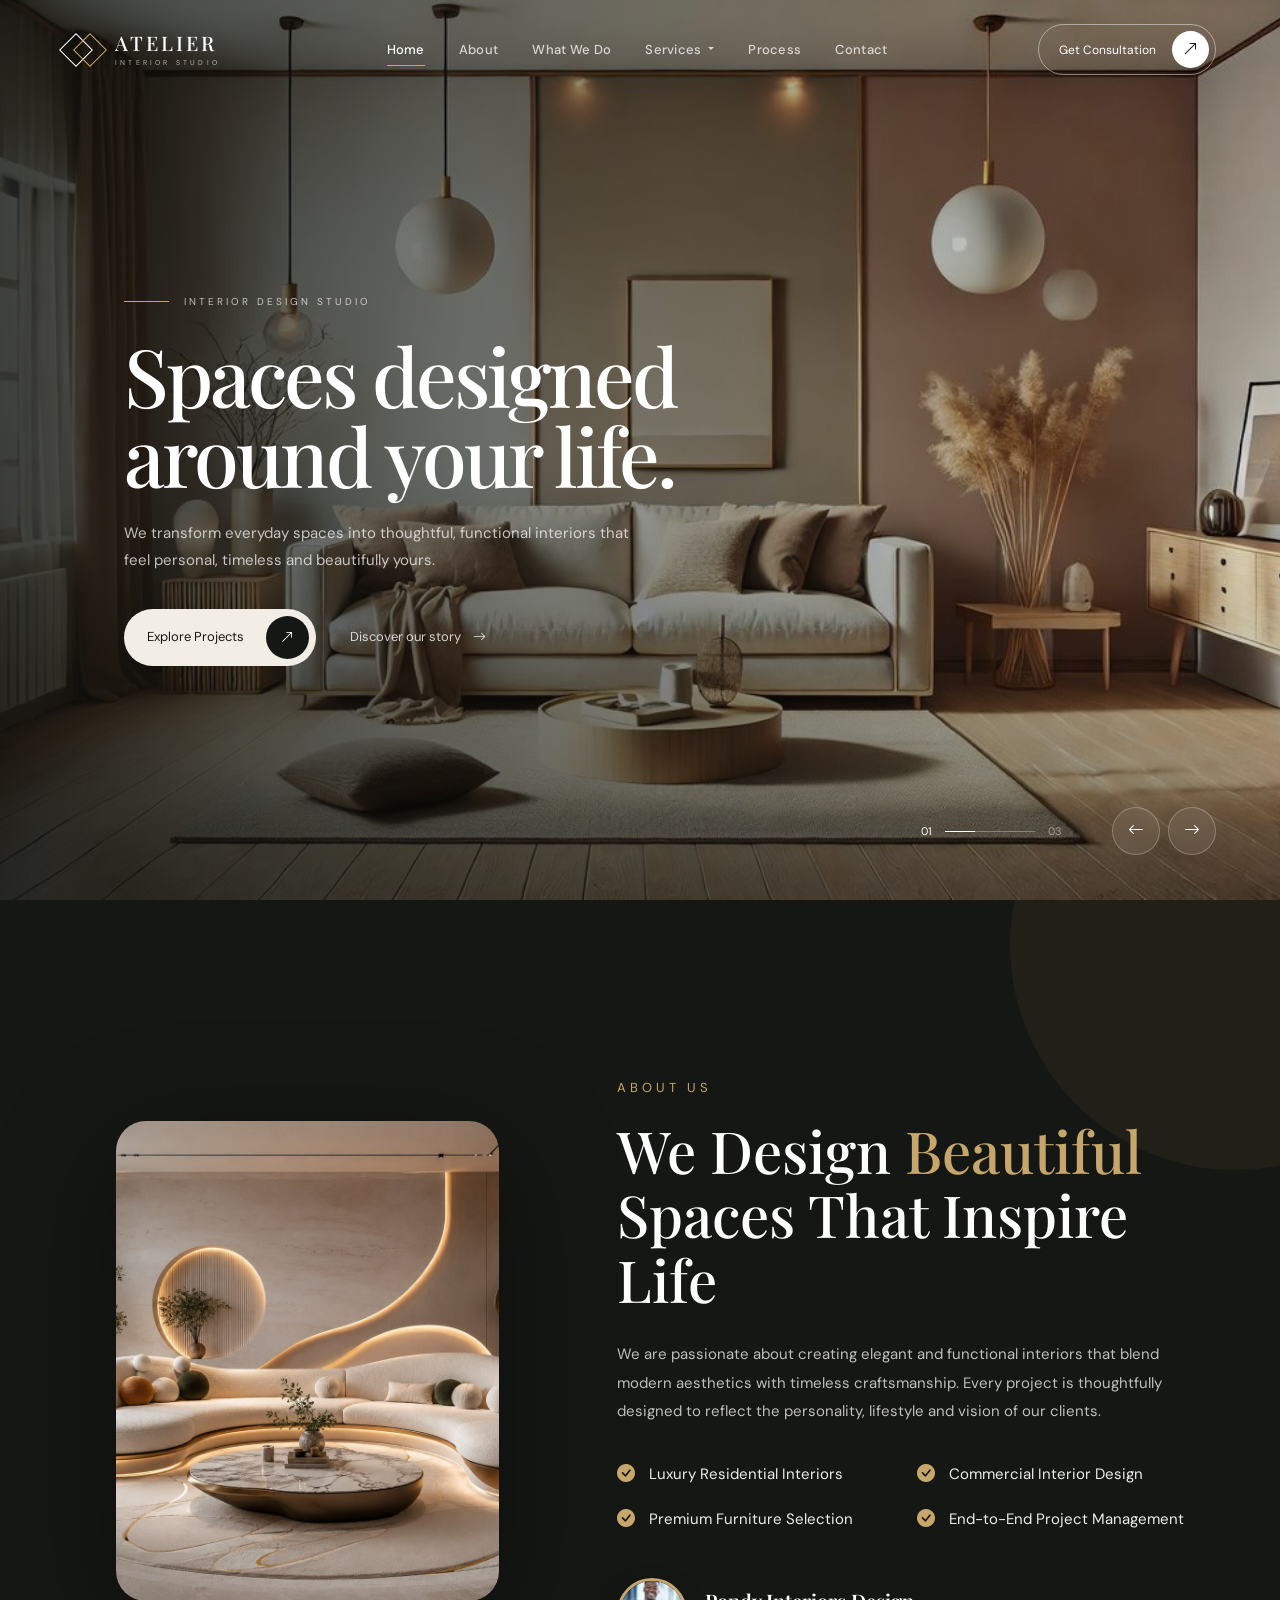
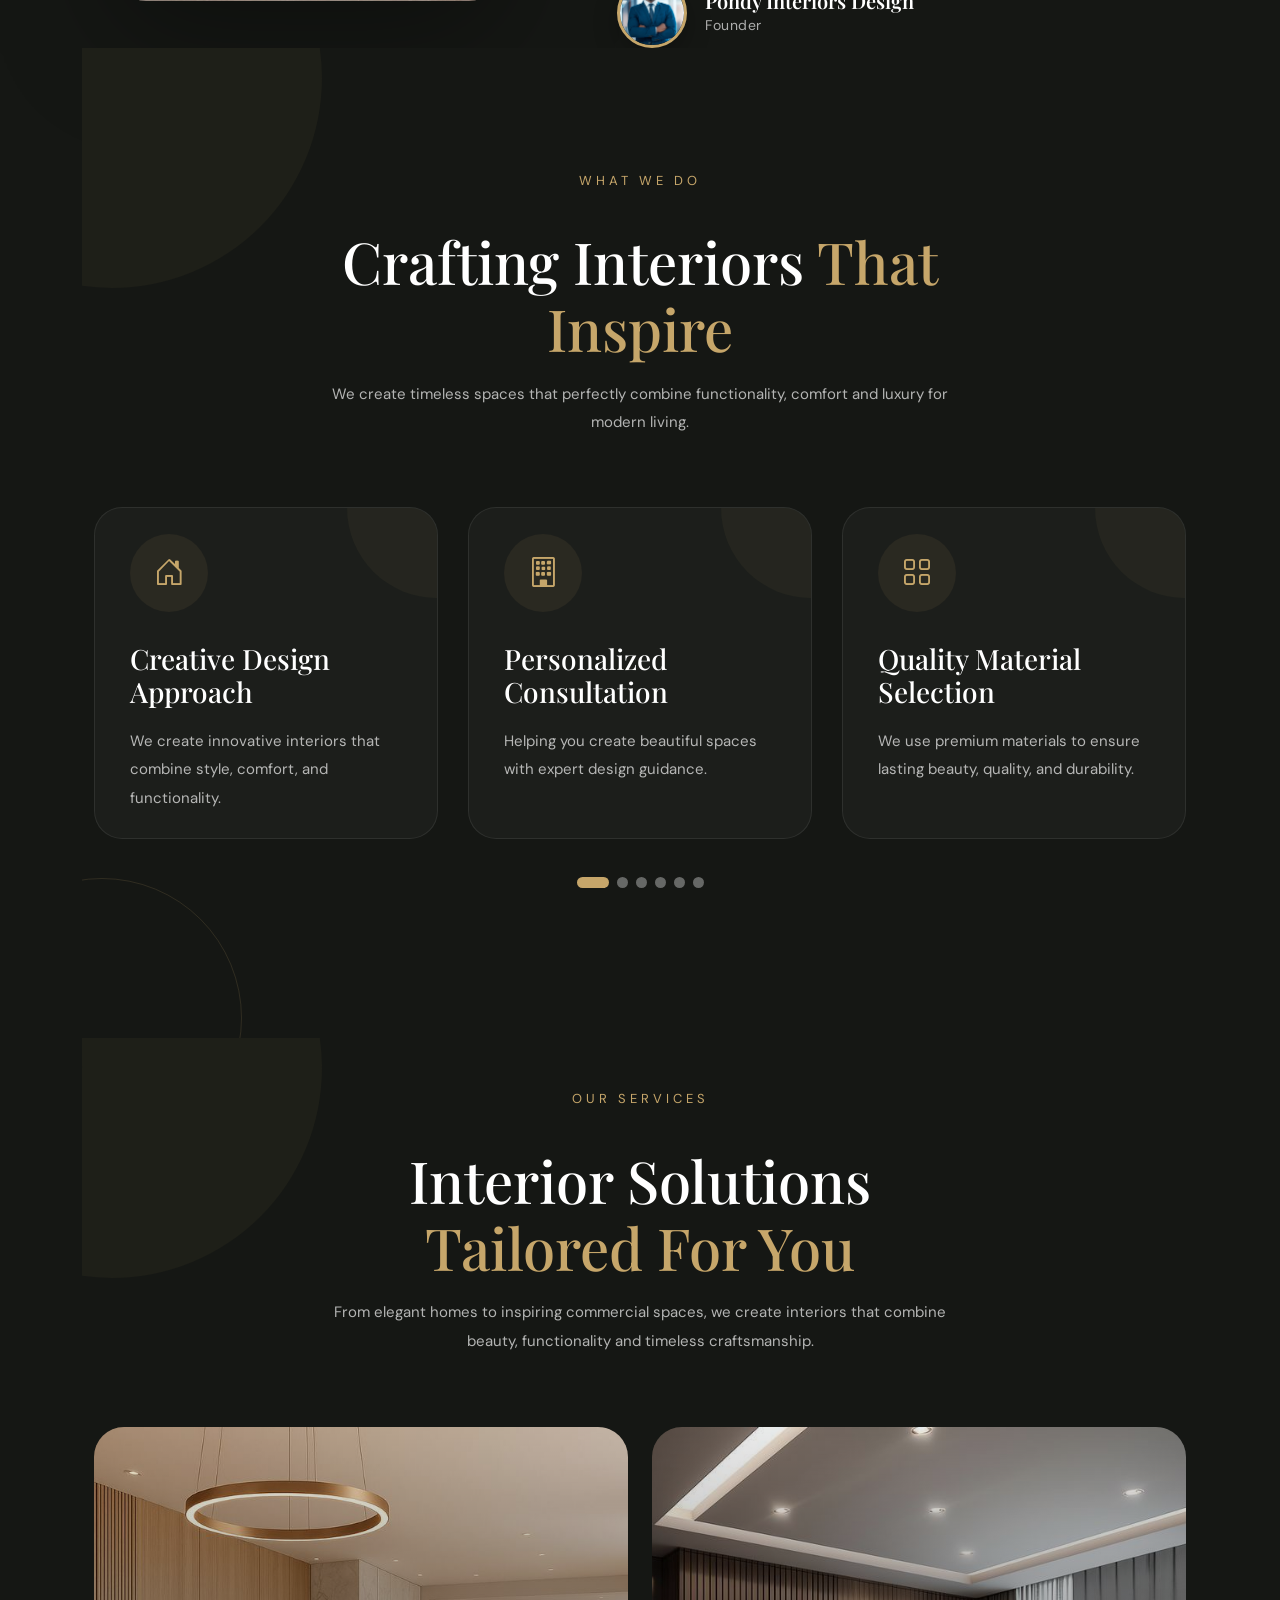
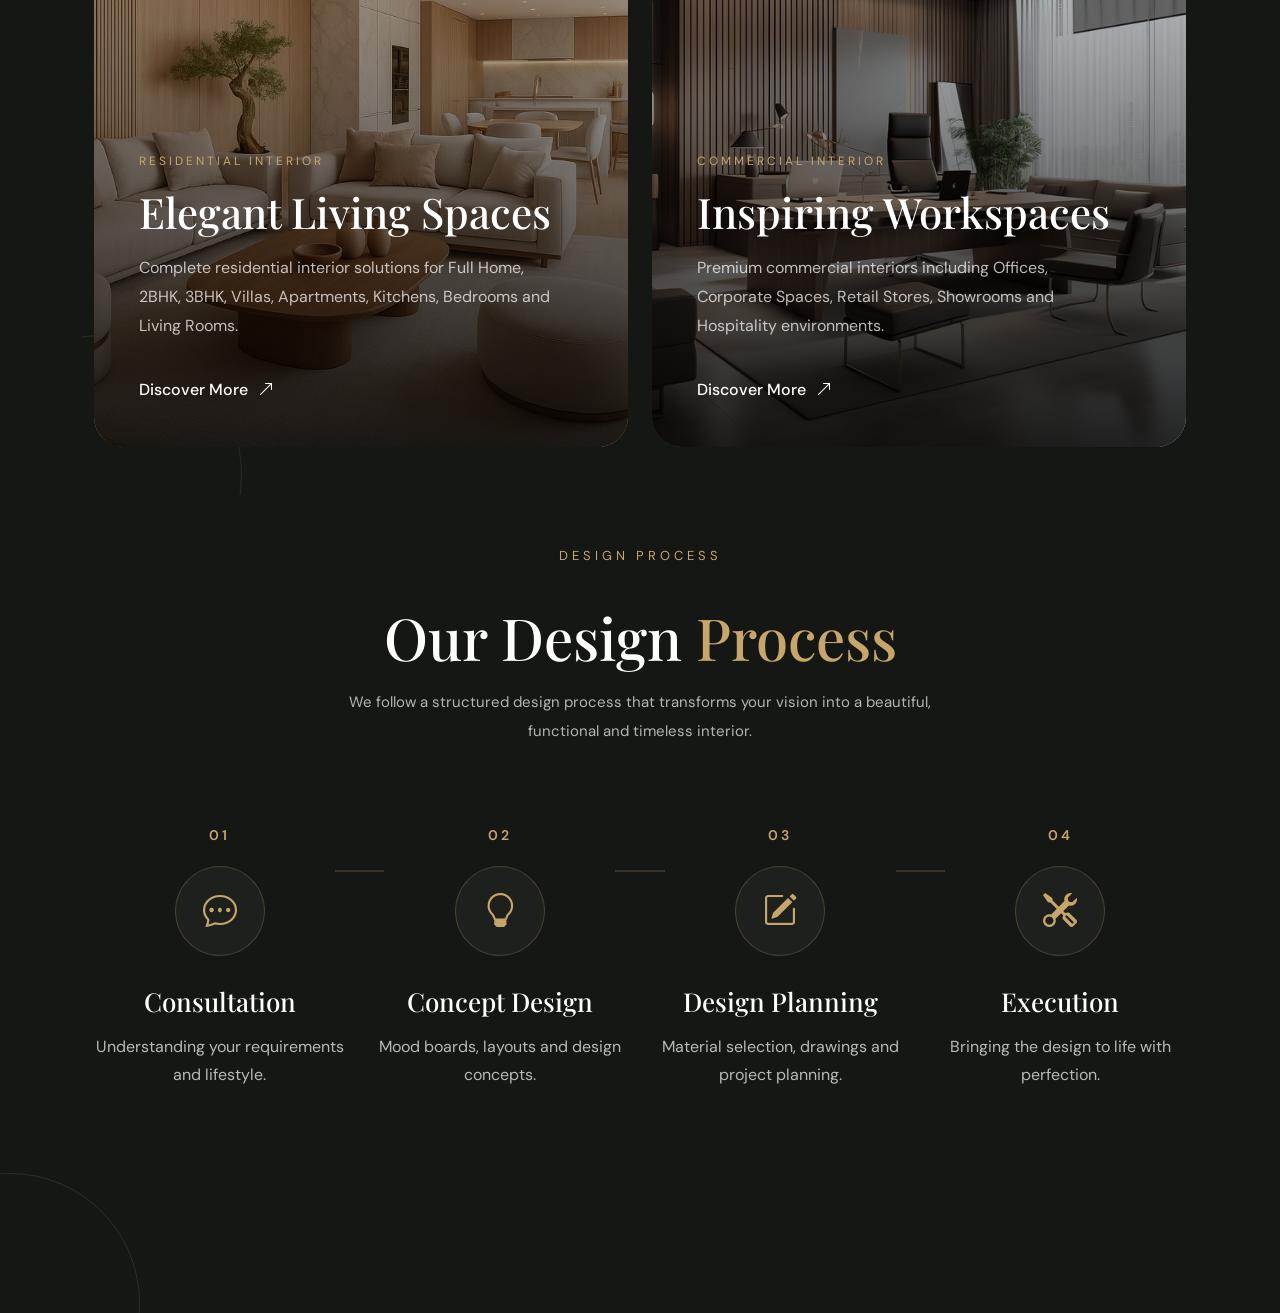
==== index.html @ 66bdfa46 "navbar fixed" ====
<!DOCTYPE html>
<html lang="en">

<head>

    <meta charset="UTF-8">

    <meta name="viewport" content="width=device-width, initial-scale=1.0">

    <title>Pondy Interior</title>


    <!-- Bootstrap CSS -->

    <link href="https://cdn.jsdelivr.net/npm/bootstrap@5.3.3/dist/css/bootstrap.min.css" rel="stylesheet">


    <!-- Bootstrap Icons -->

    <link rel="stylesheet" href="https://cdn.jsdelivr.net/npm/bootstrap-icons@1.11.3/font/bootstrap-icons.css">


    <!-- Google Fonts -->

    <link rel="preconnect" href="https://fonts.googleapis.com">

    <link rel="preconnect" href="https://fonts.gstatic.com" crossorigin>

    <link
        href="https://fonts.googleapis.com/css2?family=DM+Sans:wght@400;500;600&family=Playfair+Display:ital,wght@0,500;0,600;1,500&display=swap"
        rel="stylesheet">


    <!-- Swiper CSS -->

    <link rel="stylesheet" href="https://cdn.jsdelivr.net/npm/swiper@11/swiper-bundle.min.css">


    <!-- AOS CSS -->

    <link href="https://unpkg.com/aos@2.3.1/dist/aos.css" rel="stylesheet">


    <!-- Custom CSS -->

    <link rel="stylesheet" href="style.css">

</head>


<body>


    <!-- ===================================
         NAVBAR
    ==================================== -->


    <nav class="navbar navbar-expand-lg main-navbar">

        <div class="container-fluid custom-container">


            <!-- LOGO -->

            <a class="navbar-brand brand-logo" href="#">

                <span class="brand-mark">

                    <span></span>
                    <span></span>

                </span>


                <span class="brand-name">

                    <strong>ATELIER</strong>

                    <small>INTERIOR STUDIO</small>

                </span>

            </a>



            <!-- MOBILE BUTTON -->

            <button class="navbar-toggler menu-toggle" type="button" data-bs-toggle="collapse"
                data-bs-target="#mainMenu" aria-controls="mainMenu" aria-expanded="false"
                aria-label="Toggle navigation">

                <span></span>
                <span></span>

            </button>



            <!-- NAVIGATION -->

            <div class="collapse navbar-collapse" id="mainMenu">


                <ul class="navbar-nav mx-auto">

                    <li class="nav-item">

                        <a class="nav-link active" href="#home">

                            Home

                        </a>

                    </li>


                    <li class="nav-item">

                        <a class="nav-link" href="#about">

                            About

                        </a>

                    </li>

                    <li class="nav-item">

                        <a class="nav-link" href="#whatwedo">

                            What We Do

                        </a>

                    </li>


                    <li class="nav-item dropdown">

                        <a href="#services" class="nav-link dropdown-toggle">

                            Services

                        </a>


                        <ul class="dropdown-menu">

                            <li href="">

                                <a class="dropdown-item" href="">

                                    <strong>Residential Interior</strong>

                                </a>

                            </li>

                            <li>

                                <a class="dropdown-item" href="">

                                    <strong>Commercial Interior</strong>

                                </a>

                            </li>

                        </ul>

                    </li>


                    <li class="nav-item">

                        <a class="nav-link" href="#process">

                            Process

                        </a>

                    </li>


                    <li class="nav-item">

                        <a class="nav-link" href="#contact">

                            Contact

                        </a>

                    </li>

                </ul>



                <!-- NAV CTA -->

                <a href="#contact" class="nav-cta">

                    <span>
                        Get Consultation
                    </span>


                    <span class="nav-cta-icon">

                        <i class="bi bi-arrow-up-right"></i>

                    </span>

                </a>


            </div>

        </div>

    </nav>



    <!-- ===================================
         HOME / HERO
    ==================================== -->


    <section class="home-section" id="home">


        <!-- SWIPER -->

        <div class="swiper heroSwiper">


            <div class="swiper-wrapper">



                <!-- ==================
                     SLIDE 01
                =================== -->


                <div class="swiper-slide hero-slide slide-one">


                    <div class="hero-overlay"></div>


                    <div class="container-fluid custom-container hero-container">


                        <div class="row align-items-center h-100">


                            <div class="col-xl-9 col-lg-10">


                                <div class="hero-content">


                                    <div class="hero-label">

                                        <span></span>

                                        INTERIOR DESIGN STUDIO

                                    </div>


                                    <h1>

                                        Spaces designed
                                        <br>

                                        around your life.

                                    </h1>


                                    <p>

                                        We transform everyday spaces into thoughtful,
                                        functional interiors that feel personal,
                                        timeless and beautifully yours.

                                    </p>



                                    <div class="hero-buttons">


                                        <a href="#projects" class="primary-btn">

                                            Explore Projects

                                            <span>

                                                <i class="bi bi-arrow-up-right"></i>

                                            </span>

                                        </a>


                                        <a href="#about" class="text-btn">

                                            Discover our story

                                            <i class="bi bi-arrow-right"></i>

                                        </a>


                                    </div>

                                </div>

                            </div>

                        </div>

                    </div>

                </div>



                <!-- ==================
                     SLIDE 02
                =================== -->


                <div class="swiper-slide hero-slide slide-two">


                    <div class="hero-overlay"></div>


                    <div class="container-fluid custom-container hero-container">


                        <div class="row align-items-center h-100">


                            <div class="col-xl-9 col-lg-10">


                                <div class="hero-content">


                                    <div class="hero-label">

                                        <span></span>

                                        TIMELESS INTERIORS

                                    </div>


                                    <h1>

                                        Where simplicity
                                        <br>

                                        meets elegance.

                                    </h1>


                                    <p>

                                        Carefully considered spaces with a balance
                                        of natural materials, warm textures and
                                        contemporary details.

                                    </p>


                                    <div class="hero-buttons">


                                        <a href="#projects" class="primary-btn">

                                            View Our Work

                                            <span>

                                                <i class="bi bi-arrow-up-right"></i>

                                            </span>

                                        </a>


                                        <a href="#contact" class="text-btn">

                                            Start a project

                                            <i class="bi bi-arrow-right"></i>

                                        </a>


                                    </div>

                                </div>

                            </div>

                        </div>

                    </div>

                </div>



                <!-- ==================
                     SLIDE 03
                =================== -->


                <div class="swiper-slide hero-slide slide-three">


                    <div class="hero-overlay"></div>


                    <div class="container-fluid custom-container hero-container">


                        <div class="row align-items-center h-100">


                            <div class="col-xl-9 col-lg-10">


                                <div class="hero-content">


                                    <div class="hero-label">

                                        <span></span>

                                        BESPOKE DESIGN

                                    </div>


                                    <h1>

                                        Your vision,
                                        <br>

                                        beautifully realised.

                                    </h1>


                                    <p>

                                        From the first idea to final styling,
                                        we create meaningful interiors that
                                        reflect your personality and lifestyle.

                                    </p>


                                    <div class="hero-buttons">


                                        <a href="#contact" class="primary-btn">

                                            Start Your Project

                                            <span>

                                                <i class="bi bi-arrow-up-right"></i>

                                            </span>

                                        </a>


                                        <a href="#process" class="text-btn">

                                            Our process

                                            <i class="bi bi-arrow-right"></i>

                                        </a>


                                    </div>

                                </div>

                            </div>

                        </div>

                    </div>

                </div>


            </div>



            <!-- SLIDER BOTTOM UI -->


            <div class="slider-bottom">


                <!-- COUNTER -->

                <div class="slide-counter">

                    <span class="current-slide">
                        01
                    </span>

                    <div class="counter-line">

                        <span class="counter-progress"></span>

                    </div>

                    <span class="total-slides">
                        03
                    </span>

                </div>



                <!-- ARROWS -->

                <div class="slider-navigation">

                    <button class="hero-prev">

                        <i class="bi bi-arrow-left"></i>

                    </button>


                    <button class="hero-next">

                        <i class="bi bi-arrow-right"></i>

                    </button>

                </div>


            </div>


        </div>



        <!-- ==========================================
                ABOUT SECTION
=========================================== -->

        <section class="about-section" id="about">

            <div class="container">

                <div class="row align-items-center">

                    <!-- ==========================
                    LEFT IMAGE
            =========================== -->

                    <div class="col-lg-5">

                        <div class="about-image">

                            <div class="swiper aboutSwiper">

                                <div class="swiper-wrapper">

                                    <div class="swiper-slide">

                                        <img src="images/about-1.png" alt="" data-aos="fade-up" data-aos-delay="200">

                                    </div>

                                </div>

                                <div class="swiper-pagination"></div>

                            </div>

                        </div>

                    </div>



                    <!-- ==========================
                  RIGHT CONTENT
            =========================== -->

                    <div class="col-lg-7">

                        <div class="about-content">

                            <span class="section-tag" data-aos="fade-up">

                                ABOUT US

                            </span>


                            <h2 data-aos="fade-up" data-aos-delay="200">

                                We Design
                                <span>Beautiful</span>
                                Spaces That
                                Inspire Life

                            </h2>


                            <p data-aos="fade-up" data-aos-delay="350">

                                We are passionate about creating
                                elegant and functional interiors
                                that blend modern aesthetics with
                                timeless craftsmanship.

                                Every project is thoughtfully
                                designed to reflect the personality,
                                lifestyle and vision of our clients.

                            </p>



                            <!-- FEATURES -->

                            <div class="features">

                                <div class="feature" data-aos="fade-up" data-aos-delay="450">

                                    <i class="bi bi-check-circle-fill"></i>

                                    <span>
                                        Luxury Residential Interiors
                                    </span>

                                </div>



                                <div class="feature" data-aos="fade-up" data-aos-delay="500">

                                    <i class="bi bi-check-circle-fill"></i>

                                    <span>
                                        Commercial Interior Design
                                    </span>

                                </div>



                                <div class="feature" data-aos="fade-up" data-aos-delay="550">

                                    <i class="bi bi-check-circle-fill"></i>

                                    <span>
                                        Premium Furniture Selection
                                    </span>

                                </div>



                                <div class="feature" data-aos="fade-up" data-aos-delay="600">

                                    <i class="bi bi-check-circle-fill"></i>

                                    <span>
                                        End-to-End Project Management
                                    </span>

                                </div>

                            </div>



                            <div class="founder-info" data-aos="fade-up" data-aos-delay="700">

                                <img src="images/founder.png" alt="Founder">

                                <div class="founder-content">

                                    <h5>Pondy Interiors Design</h5>

                                    <span>Founder</span>

                                </div>

                            </div>

                        </div>

                    </div>

                </div>


                <!-- ==========================================
            WHAT WE DO
========================================== -->

                <section class="services-section" id="whatwedo">

                    <div class="container">

                        <!-- Heading -->

                        <div class="row justify-content-center">

                            <div class="col-lg-7 text-center">

                                <span class="section-tag" data-aos="fade-up">

                                    WHAT WE DO

                                </span>

                                <h2 class="section-title" data-aos="fade-up" data-aos-delay="150">

                                    Crafting Interiors
                                    <span>That Inspire</span>

                                </h2>

                                <p class="section-desc" data-aos="fade-up" data-aos-delay="300">

                                    We create timeless spaces that perfectly combine
                                    functionality, comfort and luxury for modern living.

                                </p>

                            </div>

                        </div>


                        <!-- Swiper -->

                        <div class="swiper servicesSwiper" data-aos="fade-up" data-aos-delay="400">

                            <div class="swiper-wrapper">

                                <!-- Card 1 -->

                                <div class="swiper-slide">

                                    <div class="service-card">

                                        <div class="service-icon">

                                            <i class="bi bi-house-door"></i>

                                        </div>

                                        <h4>

                                            Creative Design Approach

                                        </h4>

                                        <p>

                                            We create innovative interiors that combine style, comfort, and
                                            functionality.

                                        </p>

                                    </div>

                                </div>


                                <!-- Card 2 -->

                                <div class="swiper-slide">

                                    <div class="service-card">

                                        <div class="service-icon">

                                            <i class="bi bi-building"></i>

                                        </div>

                                        <h4>

                                            Personalized Consultation

                                        </h4>

                                        <p>

                                            Helping you create beautiful spaces with expert design guidance.

                                        </p>

                                    </div>

                                </div>


                                <!-- Card 3 -->

                                <div class="swiper-slide">

                                    <div class="service-card">

                                        <div class="service-icon">

                                            <i class="bi bi-grid"></i>

                                        </div>

                                        <h4>

                                            Quality Material Selection

                                        </h4>

                                        <p>

                                            We use premium materials to ensure lasting beauty, quality, and durability.

                                        </p>

                                    </div>

                                </div>


                                <!-- Card 4 -->

                                <div class="swiper-slide">

                                    <div class="service-card">

                                        <div class="service-icon">

                                            <i class="bi bi-lamp"></i>

                                        </div>

                                        <h4>

                                            On-time Project Planning

                                        </h4>

                                        <p>

                                            Timely project planning ensures smooth execution and hassle-free delivery.

                                        </p>

                                    </div>

                                </div>


                                <!-- Card 5 -->

                                <div class="swiper-slide">

                                    <div class="service-card">

                                        <div class="service-icon">

                                            <i class="bi bi-tools"></i>

                                        </div>

                                        <h4>

                                            End-to-End Design

                                        </h4>

                                        <p>

                                            Complete design solutions from concept and planning to final execution.

                                        </p>

                                    </div>

                                </div>


                                <!-- Card 6 -->

                                <div class="swiper-slide">

                                    <div class="service-card">

                                        <div class="service-icon">

                                            <i class="bi bi-stars"></i>

                                        </div>

                                        <h4>

                                            Attention for Every Details

                                        </h4>

                                        <p>

                                            We focus on every detail to deliver exceptional design and quality.

                                        </p>

                                    </div>

                                </div>

                            </div>

                            <div class="swiper-pagination"></div>

                        </div>

                    </div>

                </section>







                <!--=========================================
            SERVICES
==========================================-->
<section class="services-section py-5" id="services">

    <div class="container">

        <!-- Heading -->

        <div class="row justify-content-center">

            <div class="col-lg-7 text-center">

                <span class="section-tag" data-aos="fade-up">
                    OUR SERVICES
                </span>

                <h2 class="section-title" data-aos="fade-up" data-aos-delay="150">
                    Interior Solutions
                    <span>Tailored For You</span>
                </h2>

                <p class="section-desc" data-aos="fade-up" data-aos-delay="300">
                    From elegant homes to inspiring commercial spaces,
                    we create interiors that combine beauty,
                    functionality and timeless craftsmanship.
                </p>

            </div>

        </div>

        <div class="row g-4 mt-5">

            <!-- Residential Interior -->

            <div class="col-lg-6">

                <a href="residential-interior.html" class="text-decoration-none">

                    <div class="service-box" data-aos="fade-right">

                        <img src="images/residential.jpg" alt="Residential Interior">

                        <div class="service-overlay">

                            <span>
                                Residential Interior
                            </span>

                            <h3>
                                Elegant Living
                                Spaces
                            </h3>

                            <p>
                                Complete residential interior solutions
                                for Full Home, 2BHK, 3BHK, Villas,
                                Apartments, Kitchens, Bedrooms and
                                Living Rooms.
                            </p>

                            <div class="service-link">

                                Discover More

                                <i class="bi bi-arrow-up-right"></i>

                            </div>

                        </div>

                    </div>

                </a>

            </div>

            <!-- Commercial Interior -->

            <div class="col-lg-6">

                <a href="commercial-interior.html" class="text-decoration-none">

                    <div class="service-box" data-aos="fade-left">

                        <img src="images/commercial.jpg" alt="Commercial Interior">

                        <div class="service-overlay">

                            <span>
                                Commercial Interior
                            </span>

                            <h3>
                                Inspiring
                                Workspaces
                            </h3>

                            <p>
                                Premium commercial interiors including
                                Offices, Corporate Spaces, Retail Stores,
                                Showrooms and Hospitality environments.
                            </p>

                            <div class="service-link">

                                Discover More

                                <i class="bi bi-arrow-up-right"></i>

                            </div>

                        </div>

                    </div>

                </a>

            </div>

        </div>

    </div>

</section>






<!--=========================================
        DESIGN PROCESS
==========================================-->

<section class="design-process py-5" id="process">

    <div class="container">

        <div class="row justify-content-center">

            <div class="col-lg-7 text-center">

                <span class="section-tag"
                      data-aos="fade-up">

                    DESIGN PROCESS

                </span>

                <h2 class="section-title"
                    data-aos="fade-up"
                    data-aos-delay="150">

                    Our Design
                    <span>Process</span>

                </h2>

                <p class="section-desc"
                   data-aos="fade-up"
                   data-aos-delay="300">

                    We follow a structured design process that
                    transforms your vision into a beautiful,
                    functional and timeless interior.

                </p>

            </div>

        </div>


        <div class="process-wrapper">

            <!-- Step 1 -->

            <div class="process-item"
                 data-aos="fade-up">

                <div class="step-number">

                    01

                </div>

                <div class="step-icon">

                    <i class="bi bi-chat-dots"></i>

                </div>

                <h4>

                    Consultation

                </h4>

                <p>

                    Understanding your
                    requirements and lifestyle.

                </p>

            </div>


            <div class="process-line"></div>


            <!-- Step 2 -->

            <div class="process-item"
                 data-aos="fade-up"
                 data-aos-delay="150">

                <div class="step-number">

                    02

                </div>

                <div class="step-icon">

                    <i class="bi bi-lightbulb"></i>

                </div>

                <h4>

                    Concept Design

                </h4>

                <p>

                    Mood boards,
                    layouts and
                    design concepts.

                </p>

            </div>


            <div class="process-line"></div>


            <!-- Step 3 -->

            <div class="process-item"
                 data-aos="fade-up"
                 data-aos-delay="300">

                <div class="step-number">

                    03

                </div>

                <div class="step-icon">

                    <i class="bi bi-pencil-square"></i>

                </div>

                <h4>

                    Design Planning

                </h4>

                <p>

                    Material selection,
                    drawings and
                    project planning.

                </p>

            </div>


            <div class="process-line"></div>


            <!-- Step 4 -->

            <div class="process-item"
                 data-aos="fade-up"
                 data-aos-delay="450">

                <div class="step-number">

                    04

                </div>

                <div class="step-icon">

                    <i class="bi bi-tools"></i>

                </div>

                <h4>

                    Execution

                </h4>

                <p>

                    Bringing the
                    design to life
                    with perfection.

                </p>

            </div>

        </div>

    </div>

</section>






                <!-- Bootstrap JS -->

                <script src="https://cdn.jsdelivr.net/npm/bootstrap@5.3.3/dist/js/bootstrap.bundle.min.js">
                </script>


                <!-- Swiper JS -->

                <script src="https://cdn.jsdelivr.net/npm/swiper@11/swiper-bundle.min.js">
                </script>


                <!-- AOS JS -->

                <script src="https://unpkg.com/aos@2.3.1/dist/aos.js">
                </script>


                <!-- Custom JS -->

                <script src="script.js"></script>


</body>

</html>
---- style.css ----
/* =====================================
   ROOT
===================================== */

:root {

    --white: #ffffff;

    --dark: #151714;

    --cream: #f2eee6;

    --accent: #c6a66a;

    --light-white: rgba(255, 255, 255, 0.75);

    --border-white: rgba(255, 255, 255, 0.25);
}


/* =====================================
   GLOBAL
===================================== */

* {

    margin: 0;
    padding: 0;
    box-sizing: border-box;
}


html {

    scroll-behavior: smooth;
}


body {

    font-family: "DM Sans", sans-serif;

    background: var(--dark);

    overflow-x: hidden;
    overflow-y: auto;   
}


a {

    text-decoration: none;
}


button {

    border: none;
    outline: none;
}


/* =====================================
   CONTAINER
===================================== */

.custom-container {

    padding-left: 5%;
    padding-right: 5%;
}


/* =====================================
   NAVBAR
===================================== */

.main-navbar {

    position: fixed;

    top: 0;
    left: 0;

    width: 100%;

    z-index: 1000;

    padding: 24px 0;

    transition:
        background 0.4s ease,
        padding 0.4s ease,
        backdrop-filter 0.4s ease;
}


/* SCROLLED NAVBAR */

.main-navbar.scrolled {

    padding: 14px 0;

    background: rgba(19, 21, 18, 0.92);

    backdrop-filter: blur(16px);

    border-bottom: 1px solid rgba(255, 255, 255, 0.08);
}


/* =====================================
   LOGO
===================================== */

.brand-logo {

    display: flex;

    align-items: center;

    gap: 13px;

    color: var(--white) !important;
}


.brand-mark {

    position: relative;

    width: 38px;
    height: 38px;

    display: block;
}


.brand-mark span {

    position: absolute;

    width: 24px;
    height: 24px;

    border: 1px solid var(--white);

    transform: rotate(45deg);
}


.brand-mark span:first-child {

    left: 0;
    top: 7px;
}


.brand-mark span:last-child {

    right: 0;
    top: 7px;

    border-color: var(--accent);
}


.brand-name {

    display: flex;

    flex-direction: column;

    line-height: 1;
}


.brand-name strong {

    font-family: "Playfair Display", serif;

    font-size: 20px;

    font-weight: 500;

    letter-spacing: 3px;
}


.brand-name small {

    margin-top: 6px;

    font-size: 7px;

    letter-spacing: 3.2px;

    color: rgba(255, 255, 255, 0.65);
}


/* =====================================
   NAVIGATION
===================================== */

.navbar-nav {

    gap: 34px;
}


.main-navbar .nav-link {

    position: relative;

    padding: 10px 0 !important;

    color: rgba(255, 255, 255, 0.75) !important;

    font-size: 13px;

    font-weight: 500;

    letter-spacing: 0.3px;

    transition: color 0.3s ease;
}


.main-navbar .nav-link:hover,
.main-navbar .nav-link.active {

    color: var(--white) !important;
}


.main-navbar .nav-link::before {

    content: "";

    position: absolute;

    left: 0;
    bottom: 3px;

    width: 0;
    height: 1px;

    background: var(--accent);

    transition: width 0.3s ease;
}


.main-navbar .nav-link:hover::before,
.main-navbar .nav-link.active::before {

    width: 100%;
}


/*=====================================
        DROPDOWN
======================================*/

.nav-item.dropdown{

    position:relative;

}

.dropdown-menu{

    position:absolute;

    top:100%;

    left:0;

    display:block;

    min-width:260px;

    padding:12px;

    border:none;

    border-radius:18px;

    background:#1b1d1a;

    opacity:0;

    visibility:hidden;

    transform:translateY(20px);

    transition:.35s;

    box-shadow:0 20px 50px rgba(0,0,0,.35);

}

.nav-item.dropdown:hover .dropdown-menu{

    opacity:1;

    visibility:visible;

    transform:translateY(10px);

}

.dropdown-item{

    color:#fff;

    padding:14px 18px;

    border-radius:12px;

    transition:.3s;

    font-size:14px;

}

.dropdown-item:hover{

    background:#C6A66A;

    color:#151714;

    padding-left:20px;

}


/* =====================================
   NAV CTA
===================================== */

.nav-cta {

    display: flex;

    align-items: center;

    gap: 16px;

    padding: 6px 6px 6px 20px;

    border: 1px solid rgba(255, 255, 255, 0.45);

    border-radius: 50px;

    color: var(--white);

    font-size: 12px;

    transition: all 0.3s ease;
}


.nav-cta-icon {

    width: 37px;
    height: 37px;

    display: flex;

    justify-content: center;
    align-items: center;

    border-radius: 50%;

    background: var(--white);

    color: var(--dark);

    font-size: 15px;

    transition: all 0.4s ease;
}


.nav-cta:hover {

    background: var(--white);

    color: var(--dark);
}


.nav-cta:hover .nav-cta-icon {

    transform: rotate(45deg);

    background: var(--accent);

    color: var(--white);
}


/* =====================================
   HERO
===================================== */

.home-section {

    position: relative;

    width: 100%;

    min-height: 100vh;

    height: 100vh;
}

.heroSwiper {

    width: 100%;

    height: 100%;
}


.hero-slide {

    position: relative;

    width: 100%;

    height: 100%;

    background-size: cover;

    background-position: center;

    background-repeat: no-repeat;
}


/* CHANGE THESE IMAGES */

.slide-one {

    background-image: url("./images/hero1.png");
}


.slide-two {

    background-image: url("./images/hero2.png");
}


.slide-three {

    background-image: url("./images/hero3.png");
}


/* =====================================
   OVERLAY
===================================== */

.hero-overlay {

    position: absolute;

    inset: 0;

    background:
        linear-gradient(
            90deg,
            rgba(12, 14, 11, 0.78) 0%,
            rgba(12, 14, 11, 0.45) 48%,
            rgba(12, 14, 11, 0.08) 100%
        );
}


.hero-overlay::after {

    content: "";

    position: absolute;

    inset: 0;

    background:
        linear-gradient(
            0deg,
            rgba(10, 11, 9, 0.35) 0%,
            transparent 45%
        );
}


/* =====================================
   HERO CONTENT
===================================== */

.hero-container {

    position: relative;

    z-index: 5;

    height: 100%;
}


.hero-content {

    padding-left: 7%;

    padding-top: 60px;

    max-width: 1000px;
}


/* LABEL */

.hero-label {

    display: flex;

    align-items: center;

    gap: 15px;

    margin-bottom: 26px;

    color: rgba(255, 255, 255, 0.7);

    font-size: 10px;

    letter-spacing: 3px;

    text-transform: uppercase;
}


.hero-label span {

    width: 45px;
    height: 1px;

    background: var(--accent);
}


/* HEADING */

.hero-content h1 {

    margin-bottom: 26px;

    color: var(--white);

    font-family: "Playfair Display", serif;

    font-size: clamp(55px, 6.3vw, 100px);

    font-weight: 500;

    line-height: 0.98;

    letter-spacing: -3px;
}


.hero-content h1 em {

    color: var(--cream);

    font-weight: 400;
}


/* DESCRIPTION */

.hero-content p {

    max-width: 520px;

    margin-bottom: 35px;

    color: rgba(255, 255, 255, 0.72);

    font-size: 15px;

    font-weight: 400;

    line-height: 1.8;
}


/* =====================================
   HERO BUTTONS
===================================== */

.hero-buttons {

    display: flex;

    align-items: center;

    gap: 34px;
}


.primary-btn {

    display: inline-flex;

    align-items: center;

    gap: 22px;

    padding: 7px 7px 7px 23px;

    border-radius: 50px;

    background: var(--cream);

    color: var(--dark);

    font-size: 13px;

    transition: all 0.3s ease;
}


.primary-btn span {

    width: 43px;
    height: 43px;

    display: flex;

    align-items: center;
    justify-content: center;

    border-radius: 50%;

    background: var(--dark);

    color: var(--white);

    transition: all 0.4s ease;
}


.primary-btn:hover {

    color: var(--dark);

    transform: translateY(-3px);
}


.primary-btn:hover span {

    transform: rotate(45deg);

    background: var(--accent);
}


.text-btn {

    display: flex;

    align-items: center;

    gap: 12px;

    color: rgba(255, 255, 255, 0.8);

    font-size: 13px;

    transition: all 0.3s ease;
}


.text-btn i {

    transition: transform 0.3s ease;
}


.text-btn:hover {

    color: var(--white);
}


.text-btn:hover i {

    transform: translateX(6px);
}


/* =====================================
   SLIDER BOTTOM
===================================== */

.slider-bottom {

    position: absolute;

    z-index: 20;

    right: 5%;
    bottom: 45px;

    display: flex;

    align-items: center;

    gap: 50px;
}


/* COUNTER */

.slide-counter {

    display: flex;

    align-items: center;

    gap: 13px;

    color: var(--white);

    font-size: 11px;
}


.total-slides {

    color: rgba(255, 255, 255, 0.45);
}


.counter-line {

    position: relative;

    width: 90px;
    height: 1px;

    background: rgba(255, 255, 255, 0.3);
}


.counter-progress {

    position: absolute;

    left: 0;
    top: 0;

    width: 33.33%;
    height: 100%;

    background: var(--white);

    transition: width 0.5s ease;
}


/* ARROWS */

.slider-navigation {

    display: flex;

    gap: 8px;
}


.slider-navigation button {

    width: 48px;
    height: 48px;

    display: flex;

    align-items: center;
    justify-content: center;

    border: 1px solid var(--border-white);

    border-radius: 50%;

    background: rgba(255, 255, 255, 0.08);

    color: var(--white);

    backdrop-filter: blur(8px);

    transition: all 0.3s ease;
}


.slider-navigation button:hover {

    background: var(--white);

    color: var(--dark);
}


/* =====================================
   SOCIAL LINKS
===================================== */

.social-links {

    position: absolute;

    z-index: 30;

    left: 2%;
    top: 50%;

    transform: translateY(-50%);

    display: flex;

    flex-direction: column;

    align-items: center;

    gap: 18px;
}


.social-links > span {

    color: rgba(255, 255, 255, 0.5);

    font-size: 8px;

    letter-spacing: 2px;

    writing-mode: vertical-rl;

    transform: rotate(180deg);
}


.social-line {

    width: 1px;
    height: 40px;

    background: rgba(255, 255, 255, 0.25);
}


.social-links a {

    color: rgba(255, 255, 255, 0.7);

    font-size: 9px;

    transition: color 0.3s ease;
}


.social-links a:hover {

    color: var(--accent);
}


/* =====================================
   SCROLL INDICATOR
===================================== */

.scroll-indicator {

    position: absolute;

    z-index: 30;

    left: 12%;
    bottom: 45px;

    display: flex;

    align-items: center;

    gap: 15px;
}


.scroll-indicator > span {

    color: rgba(255, 255, 255, 0.5);

    font-size: 8px;

    letter-spacing: 2px;
}


.scroll-line {

    position: relative;

    width: 65px;
    height: 1px;

    overflow: hidden;

    background: rgba(255, 255, 255, 0.25);
}


.scroll-line span {

    position: absolute;

    width: 30px;
    height: 1px;

    background: var(--white);

    animation: scrollMove 2s infinite ease-in-out;
}


@keyframes scrollMove {

    0% {
        left: -30px;
    }

    100% {
        left: 65px;
    }
}


/* =====================================
   SWIPER CONTENT ANIMATION
===================================== */

.hero-content > * {

    opacity: 0;

    transform: translateY(35px);

    transition:
        opacity 0.8s ease,
        transform 0.8s ease;
}


.swiper-slide-active .hero-label {

    opacity: 1;

    transform: translateY(0);

    transition-delay: 0.3s;
}


.swiper-slide-active h1 {

    opacity: 1;

    transform: translateY(0);

    transition-delay: 0.45s;
}


.swiper-slide-active p {

    opacity: 1;

    transform: translateY(0);

    transition-delay: 0.6s;
}


.swiper-slide-active .hero-buttons {

    opacity: 1;

    transform: translateY(0);

    transition-delay: 0.75s;
}


/* =====================================
   TABLET
===================================== */

@media (max-width: 1199px) {

    .navbar-nav {

        gap: 20px;
    }


    .hero-content {

        padding-left: 5%;
    }


    .social-links {

        display: none;
    }

}


@media (max-width: 991px) {

    .main-navbar {

        padding: 18px 0;
    }


    .menu-toggle {

        position: relative;

        width: 48px;
        height: 48px;

        padding: 0;

        border: 1px solid rgba(255, 255, 255, 0.4);

        border-radius: 50%;
    }


    .menu-toggle:focus {

        box-shadow: none;
    }


    .menu-toggle span {

        position: absolute;

        left: 50%;

        width: 18px;
        height: 1px;

        background: var(--white);

        transform: translateX(-50%);
    }


    .menu-toggle span:first-child {

        top: 19px;
    }


    .menu-toggle span:last-child {

        top: 27px;
    }


    .navbar-collapse {

        margin-top: 15px;

        padding: 25px;

        background: rgba(20, 22, 18, 0.98);

        backdrop-filter: blur(20px);

        border: 1px solid rgba(255, 255, 255, 0.1);
    }


    .navbar-nav {

        gap: 0;

        margin-bottom: 20px !important;
    }


    .main-navbar .nav-link {

        padding: 12px 0 !important;

        font-size: 15px;
    }


    .main-navbar .nav-link::before {

        display: none;
    }


    .nav-cta {

        display: inline-flex;
    }


    .hero-content {

        padding-left: 2%;
    }


    .hero-content h1 {

        font-size: 68px;
    }

}


/* =====================================
   MOBILE
===================================== */

@media (max-width: 767px) {

    .home-section {

        min-height: 650px;
    }


    .custom-container {

        padding-left: 22px;

        padding-right: 22px;
    }


    .brand-name strong {

        font-size: 17px;
    }


    .brand-name small {

        font-size: 6px;
    }


    .hero-content {

        padding-left: 0;

        padding-top: 40px;
    }


    .hero-label {

        font-size: 8px;

        letter-spacing: 2px;
    }


    .hero-content h1 {

        font-size: clamp(44px, 13vw, 60px);

        letter-spacing: -2px;
    }


    .hero-content p {

        max-width: 95%;

        font-size: 14px;

        line-height: 1.7;
    }


    .hero-buttons {

        align-items: flex-start;

        flex-direction: column;

        gap: 22px;
    }


    .slider-bottom {

        right: 22px;

        bottom: 25px;

        gap: 20px;
    }


    .counter-line {

        width: 50px;
    }


    .slider-navigation button {

        width: 42px;

        height: 42px;
    }


    .scroll-indicator {

        display: none;
    }


    .hero-overlay {

        background:
            linear-gradient(
                90deg,
                rgba(12, 14, 11, 0.82) 0%,
                rgba(12, 14, 11, 0.52) 100%
            );
    }

}


/* =====================================
   SMALL MOBILE
===================================== */

@media (max-width: 480px) {

    .brand-mark {

        width: 31px;

        height: 31px;
    }


    .brand-mark span {

        width: 20px;

        height: 20px;
    }


    .brand-name strong {

        font-size: 15px;

        letter-spacing: 2px;
    }


    .brand-name small {

        letter-spacing: 2px;
    }


    .hero-content h1 {

        font-size: 44px;
    }


    .hero-content p {

        font-size: 13px;
    }


    .slider-bottom {

        left: 22px;

        right: 22px;

        justify-content: space-between;
    }

}







/* ==========================================
        ABOUT SECTION
========================================== */

.about-section {
    position: relative;
    padding: 175px 50px;
    background: #151714;
    overflow: hidden;
}

/* Decorative Shapes */

.about-section::before {
    content: "";
    position: absolute;
    top: -180px;
    right: -180px;
    width: 450px;
    height: 450px;
    border-radius: 50%;
    background: rgba(198, 166, 106, 0.06);
}

.about-section::after {
    content: "";
    position: absolute;
    bottom: -120px;
    left: -120px;
    width: 260px;
    height: 260px;
    border: 1px solid rgba(198, 166, 106, 0.15);
    border-radius: 50%;
}

/* ==========================================
        IMAGE AREA
========================================== */

.about-image{
    width:85%;
    margin:auto;
}

.aboutSwiper{   
    border-radius:30px;
    overflow:hidden;
}

.aboutSwiper img{
    width:100%;
    height:480px;
    object-fit:cover;
}


.aboutSwiper img:hover {
    transform: scale(1.05);
}



/* ==========================================
        CONTENT
========================================== */

.about-content {
    padding-left: 60px;
}

.section-tag {

    display: inline-block;

    color: #C6A66A;

    letter-spacing: 4px;

    text-transform: uppercase;

    font-size: 13px;

    margin-bottom: 20px;
}

.about-content h2 {

    font-family: "Playfair Display", serif;

    color: #fff;

    font-size: 58px;

    line-height: 1.12;

    margin-bottom: 28px;

    font-weight: 500;
}

.about-content h2 span {

    color: #C6A66A;
}

.about-content p {

    color: rgba(255,255,255,.72);

    line-height: 1.9;

    font-size: 15px;

    margin-bottom: 35px;

    max-width: 580px;
}

/* ==========================================
        FEATURES
========================================== */

.features {

    display: grid;

    grid-template-columns: repeat(2,1fr);

    gap: 18px;

    margin-bottom: 45px;
}

.feature {

    display: flex;

    align-items: center;

    gap: 14px;

    color: #fff;

    transition: .3s;
}

.feature:hover{

    transform: translateX(6px);

}

.feature i {

    color: #C6A66A;

    font-size: 18px;
}

.feature span {

    font-size: 15px;

    color: rgba(255,255,255,.92);
}



/*=========================================
        FOUNDER
=========================================*/

.founder-info{

    display:flex;

    align-items:center;

    gap:18px;

    margin-top:15px;

}

.founder-info img{

    width:70px;
    height:70px;

    border-radius:50%;

    object-fit:cover;

    border:3px solid #C6A66A;

    box-shadow:0 10px 25px rgba(0,0,0,.25);

}

.founder-content h5{

    margin:0;

    color:#ffffff;

    font-size:20px;

    font-family:"Playfair Display", serif;

    font-weight:600;

}

.founder-content span{

    color:rgba(255,255,255,.65);

    font-size:14px;

    letter-spacing:.5px;

}





/*=========================================
        SWIPER PAGINATION
=========================================*/

.aboutSwiper{

    position:relative;

}

.aboutSwiper .swiper-pagination{

    bottom:25px !important;

}

.aboutSwiper .swiper-pagination-bullet{

    width:11px;
    height:11px;

    background:rgba(255,255,255,.45);

    opacity:1;

    transition:.35s;

}

.aboutSwiper .swiper-pagination-bullet-active{

    width:30px;

    border-radius:50px;

    background:#C6A66A;

}



/*=========================================
        IMAGE SHADOW
=========================================*/

.about-image{

    filter:drop-shadow(0 30px 60px rgba(0,0,0,.35));

}



/*=========================================
        CONTENT ANIMATION
=========================================*/

.about-content>*{

    transition:.4s;

}



/*=========================================
        SECTION DIVIDER
=========================================*/

.about-section .container{

    position:relative;

    z-index:2;

}



/*=========================================
        RESPONSIVE
=========================================*/

@media(max-width:1199px){

.about-content{

padding-left:35px;

}

.about-content h2{

font-size:48px;

}

.aboutSwiper img{

height:620px;

}

}



@media(max-width:991px){

.about-section{

padding:100px 0;

}

.about-image{

margin-bottom:60px;

}

.about-content{

padding-left:0;

}

.about-content h2{

font-size:42px;

}

.aboutSwiper img{

height:520px;

}

.features{

grid-template-columns:1fr;

}

.stats-row{

margin-top:70px;

}

}



@media(max-width:767px){

.about-section{

padding:80px 0;

}

.aboutSwiper img{

height:400px;

}

.experience-box{

left:20px;

bottom:20px;

padding:20px;

min-width:170px;

}

.experience-box h2{

font-size:42px;

}

.about-content h2{

font-size:34px;

line-height:1.2;

}

.about-content p{

font-size:14px;

}

.about-btn{

padding:7px 7px 7px 18px;

}

.btn-circle{

width:42px;

height:42px;

}

.stat-box{

padding:35px 20px;

}

.stat-box h3{

font-size:42px;

}

.stat-box span{

font-size:30px;

}

}



@media(max-width:576px){

.aboutSwiper img{

height:340px;

}

.about-content h2{

font-size:30px;

}

.section-tag{

font-size:11px;

letter-spacing:3px;

}

.feature span{

font-size:14px;

}

.about-btn{

font-size:14px;

}

.stat-box{

padding:30px 15px;

}

.stat-box p{

font-size:14px;

}

}




/*=========================================
        WHAT WE DO
=========================================*/

.services-section{

    padding:120px 0;

    background:#151714;

    position:relative;

    overflow:hidden;

}

/* Decorative Circle */

.services-section::before{

    content:"";

    position:absolute;

    width:450px;
    height:450px;

    border-radius:50%;

    background:rgba(198,166,106,.05);

    left:-180px;
    top:-180px;

}

.services-section::after{

    content:"";

    position:absolute;

    width:300px;
    height:300px;

    border:1px solid rgba(198,166,106,.15);

    border-radius:50%;

    right:-120px;
    bottom:-120px;

}


/*=========================================
        SECTION TITLE
=========================================*/

.section-title{

    font-family:"Playfair Display",serif;

    color:#fff;

    font-size:56px;

    margin:18px 0;

    line-height:1.15;

}

.section-title span{

    color:#C6A66A;

}

.section-desc{

    color:rgba(255,255,255,.68);

    max-width:650px;

    margin:auto;

    line-height:1.9;

    font-size:15px;

}


/*=========================================
        SWIPER
=========================================*/

.servicesSwiper{

    margin-top:70px;

    padding-bottom:15px;

}

.servicesSwiper .swiper-slide{

    height:auto;

}


/*=========================================
        CARD
=========================================*/

.service-card{

    background:#1C1E1B;

    border:1px solid rgba(255,255,255,.08);

    border-radius:28px;

    padding: 26px 35px;


    transition:.4s;

    height:100%;

    position:relative;

    overflow:hidden;

}

.service-card::before{

    content:"";

    position:absolute;

    width:180px;
    height:180px;

    border-radius:50%;

    background:rgba(198,166,106,.05);

    right:-90px;
    top:-90px;

    transition:.4s;

}

.service-card:hover{

    transform:translateY(-12px);

    border-color:#C6A66A;

}

.service-card:hover::before{

    transform:scale(1.4);

}


/*=========================================
        ICON
=========================================*/

.service-icon{

    width:78px;
    height:78px;

    display:flex;

    justify-content:center;
    align-items:center;

    border-radius:50%;

    background:rgba(198,166,106,.08);

    color:#C6A66A;

    font-size:30px;

    margin-bottom:30px;

    transition:.35s;

}

.service-card:hover .service-icon{

    background:#C6A66A;

    color:#151714;

    transform:rotate(10deg);

}


/*=========================================
        CONTENT
=========================================*/

.service-card h4{

    color:#fff;

    font-family:"Playfair Display",serif;

    font-size:28px;

    margin-bottom:18px;

}

.service-card p{

    color:rgba(255,255,255,.68);

    line-height:1.9;

    margin:0;

    font-size:15px;

}


/*=========================================
        SWIPER PAGINATION
=========================================*/

.servicesSwiper .swiper-pagination{

    margin-top:40px;

    position:relative;

}

.servicesSwiper .swiper-pagination-bullet{

    width:11px;
    height:11px;

    background:rgba(255,255,255,.35);

    opacity:1;

}

.servicesSwiper .swiper-pagination-bullet-active{

    width:32px;

    border-radius:30px;

    background:#C6A66A;

}


/*=========================================
        RESPONSIVE
=========================================*/

@media(max-width:1199px){

.section-title{

font-size:48px;

}

}


@media(max-width:991px){

.services-section{

padding:100px 0;

}

.section-title{

font-size:42px;

}

.service-card{

padding:35px 30px;

}

}


@media(max-width:767px){

.services-section{

padding:80px 0;

}

.section-title{

font-size:34px;

}

.service-card{

padding:30px 25px;

}

.service-card h4{

font-size:24px;

}

.service-icon{

width:65px;

height:65px;

font-size:26px;

}

}


@media(max-width:576px){

.section-title{

font-size:30px;

}

.section-desc{

font-size:14px;

}

.service-card{

padding:28px 22px;

}

}




/*=========================================
        SERVICES SECTION
=========================================*/

.services-section{
    padding:120px 0;
    background:#151714;
    position:relative;
    overflow:hidden;
}

/* Decorative Shapes */

.services-section::before{
    content:"";
    position:absolute;
    width:420px;
    height:420px;
    border-radius:50%;
    background:rgba(198,166,106,.05);
    top:-180px;
    right:-180px;
}

.services-section::after{
    content:"";
    position:absolute;
    width:280px;
    height:280px;
    border:1px solid rgba(198,166,106,.15);
    border-radius:50%;
    bottom:-120px;
    left:-120px;
}

/*=========================================
        HEADING
=========================================*/

.section-title{

    font-family:"Playfair Display",serif;

    font-size:58px;

    color:#fff;

    margin:18px 0;

    line-height:1.15;

}

.section-title span{

    color:#C6A66A;

}

.section-desc{

    max-width:650px;

    margin:auto;

    color:rgba(255,255,255,.68);

    line-height:1.9;

}

/*=========================================
        SERVICE CARD
=========================================*/

.service-box{

    position:relative;

    overflow:hidden;

    border-radius:30px;

    height:620px;

    cursor:pointer;

}

.service-box img{

    width:100%;

    height:100%;

    object-fit:cover;

    transition:.8s;

}

.service-box:hover img{

    transform:scale(1.08);

}


.service-link{

    display:inline-flex;

    align-items:center;

    gap:10px;

    color:#fff;

    font-weight:500;

    margin-top:10px;

    transition:.35s;

}

.service-box:hover .service-link{

    color:#C6A66A;

}

.service-link i{

    transition:.35s;

}

.service-box:hover .service-link i{

    transform:translateX(8px) rotate(45deg);

}


/*=========================================
        OVERLAY
=========================================*/

.service-overlay{

    position:absolute;

    inset:0;

    display:flex;

    flex-direction:column;

    justify-content:flex-end;

    padding:45px;

    background:
    linear-gradient(
    180deg,
    rgba(0,0,0,.08),
    rgba(0,0,0,.85)
    );

    transition:.4s;

}

.service-box:hover .service-overlay{

    background:
    linear-gradient(
    180deg,
    rgba(0,0,0,.15),
    rgba(0,0,0,.92)
    );

}

/*=========================================
        CONTENT
=========================================*/

.service-overlay span{

    color:#C6A66A;

    letter-spacing:3px;

    font-size:12px;

    text-transform:uppercase;

    margin-bottom:18px;

}

.service-overlay h3{

    color:#fff;

    font-family:"Playfair Display",serif;

    font-size:42px;

    line-height:1.15;

    margin-bottom:18px;

}

.service-overlay p{

    color:rgba(255,255,255,.72);

    line-height:1.8;

    margin-bottom:28px;

    max-width:420px;

}

/*=========================================
        BUTTON
=========================================*/

.service-overlay a{

    display:inline-flex;

    align-items:center;

    gap:12px;

    color:#fff;

    text-decoration:none;

    font-size:15px;

    transition:.35s;

}

.service-overlay a i{

    transition:.35s;

}

.service-overlay a:hover{

    color:#C6A66A;

}

.service-overlay a:hover i{

    transform:translateX(8px) rotate(45deg);

}

/*=========================================
        HOVER BORDER
=========================================*/

.service-box::before{

    content:"";

    position:absolute;

    inset:18px;

    border:1px solid rgba(255,255,255,.18);

    border-radius:22px;

    opacity:0;

    transition:.45s;

    z-index:2;

}

.service-box:hover::before{

    opacity:1;

}

/*=========================================
        RESPONSIVE
=========================================*/

@media(max-width:1199px){

.section-title{

font-size:50px;

}

.service-box{

height:560px;

}

}

@media(max-width:991px){

.services-section{

padding:100px 0;

}

.section-title{

font-size:42px;

}

.service-box{

height:500px;

}

.service-overlay{

padding:35px;

}

}

@media(max-width:767px){

.services-section{

padding:80px 0;

}

.section-title{

font-size:34px;

}

.service-box{

height:420px;

}

.service-overlay{

padding:28px;

}

.service-overlay h3{

font-size:30px;

}

.service-overlay p{

font-size:14px;

}

}

@media(max-width:576px){

.section-title{

font-size:30px;

}

.section-desc{

font-size:14px;

}

.service-box{

height:360px;

}

.service-overlay{

padding:22px;

}

.service-overlay h3{

font-size:26px;

}

}







/*=========================================
        DESIGN PROCESS
=========================================*/

.design-process{

    padding:120px 0;

    background:#151714;

    position:relative;

    overflow:hidden;

}

.process-wrapper{

    margin-top:80px;

    display:flex;

    justify-content:space-between;

    align-items:flex-start;

    position:relative;

}

.process-item{

    width:23%;

    text-align:center;

    position:relative;

    z-index:2;

}

.step-number{

    color:#C6A66A;

    font-size:14px;

    letter-spacing:3px;

    margin-bottom:20px;

    font-weight:600;

}

.step-icon{

    width:90px;

    height:90px;

    margin:auto;

    border-radius:50%;

    background:#1E201D;

    border:1px solid rgba(198,166,106,.25);

    display:flex;

    justify-content:center;

    align-items:center;

    font-size:34px;

    color:#C6A66A;

    transition:.4s;

}

.process-item:hover .step-icon{

    background:#C6A66A;

    color:#151714;

    transform:translateY(-8px);

}

.process-item h4{

    color:#fff;

    margin-top:30px;

    margin-bottom:15px;

    font-family:"Playfair Display",serif;

    font-size:26px;

}

.process-item p{

    color:rgba(255,255,255,.7);

    line-height:1.8;

    margin:0;

}

.process-line{

    flex:1;

    height:2px;

    background:rgba(198,166,106,.2);

    margin:45px -10px 0;

}

/*==========================
    Responsive
==========================*/

@media(max-width:991px){

.process-wrapper{

flex-direction:column;

gap:50px;

}

.process-item{

width:100%;

}

.process-line{

display:none;

}

}
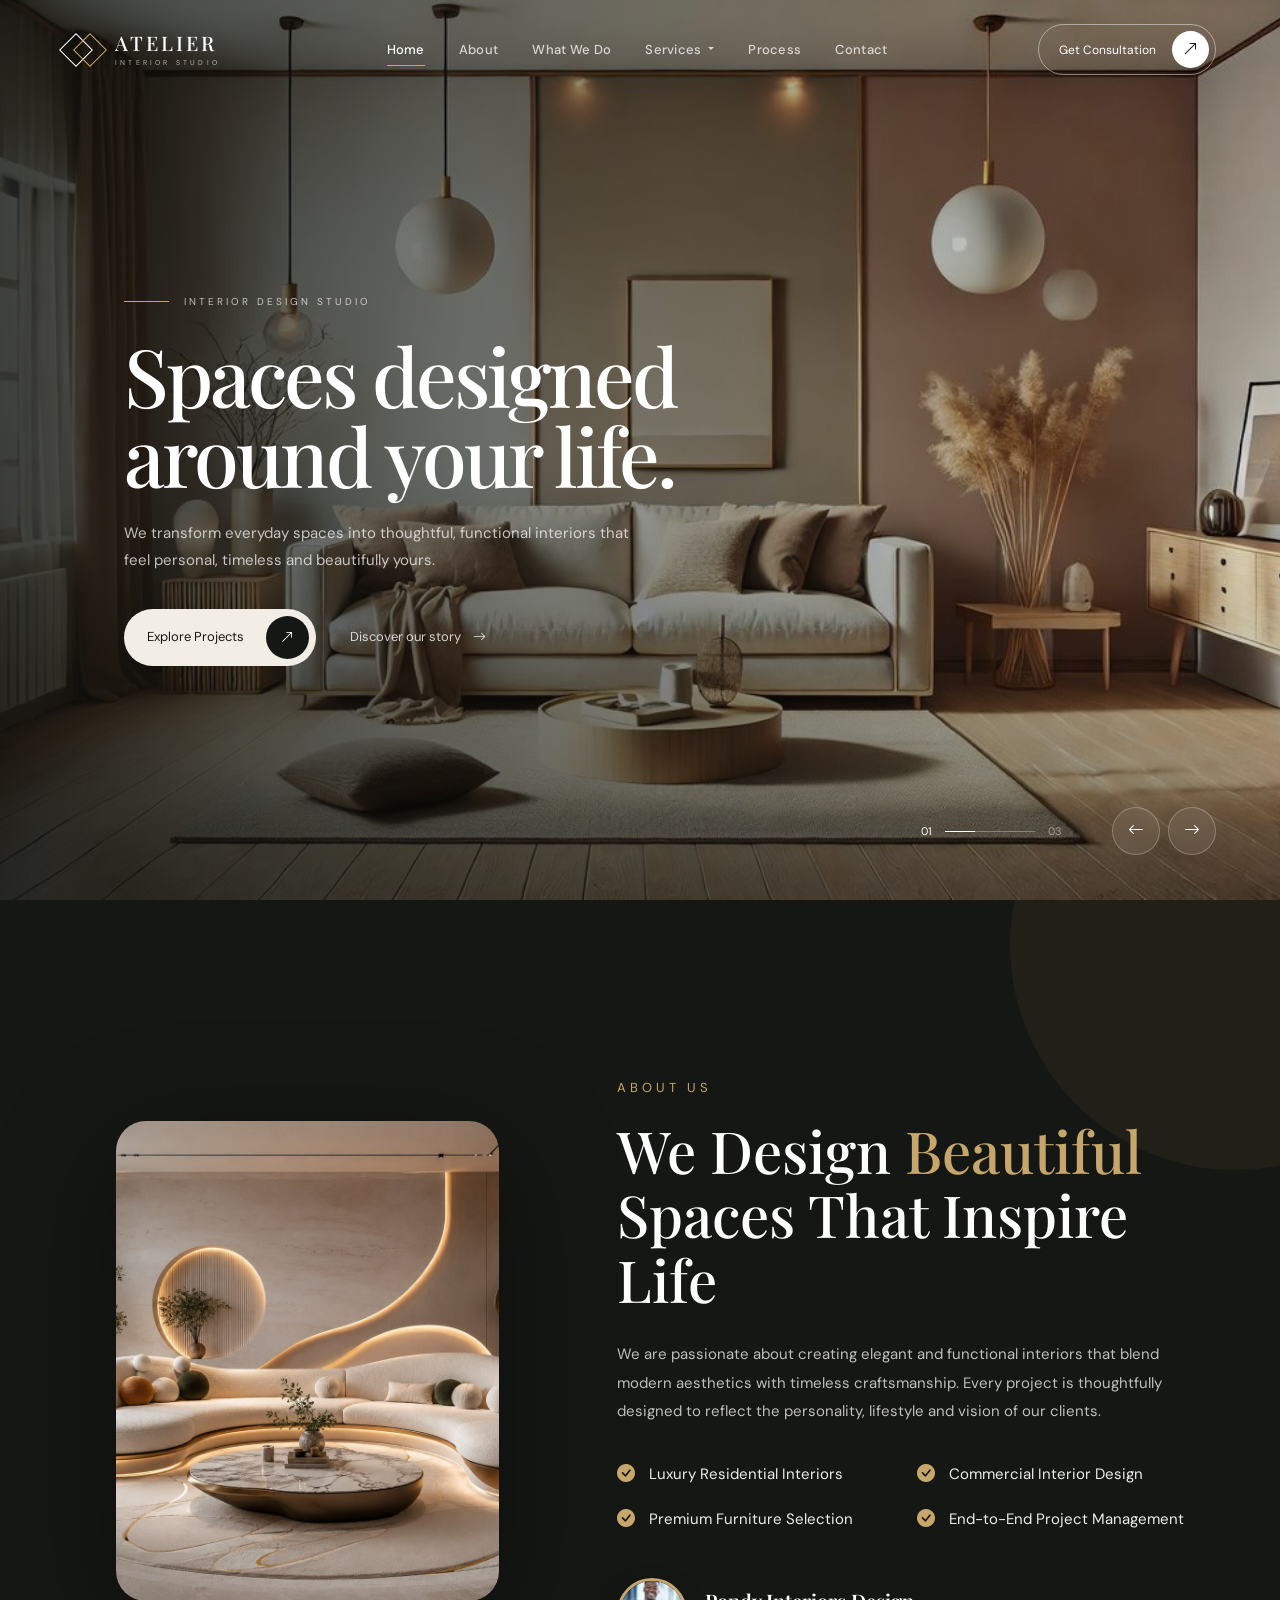
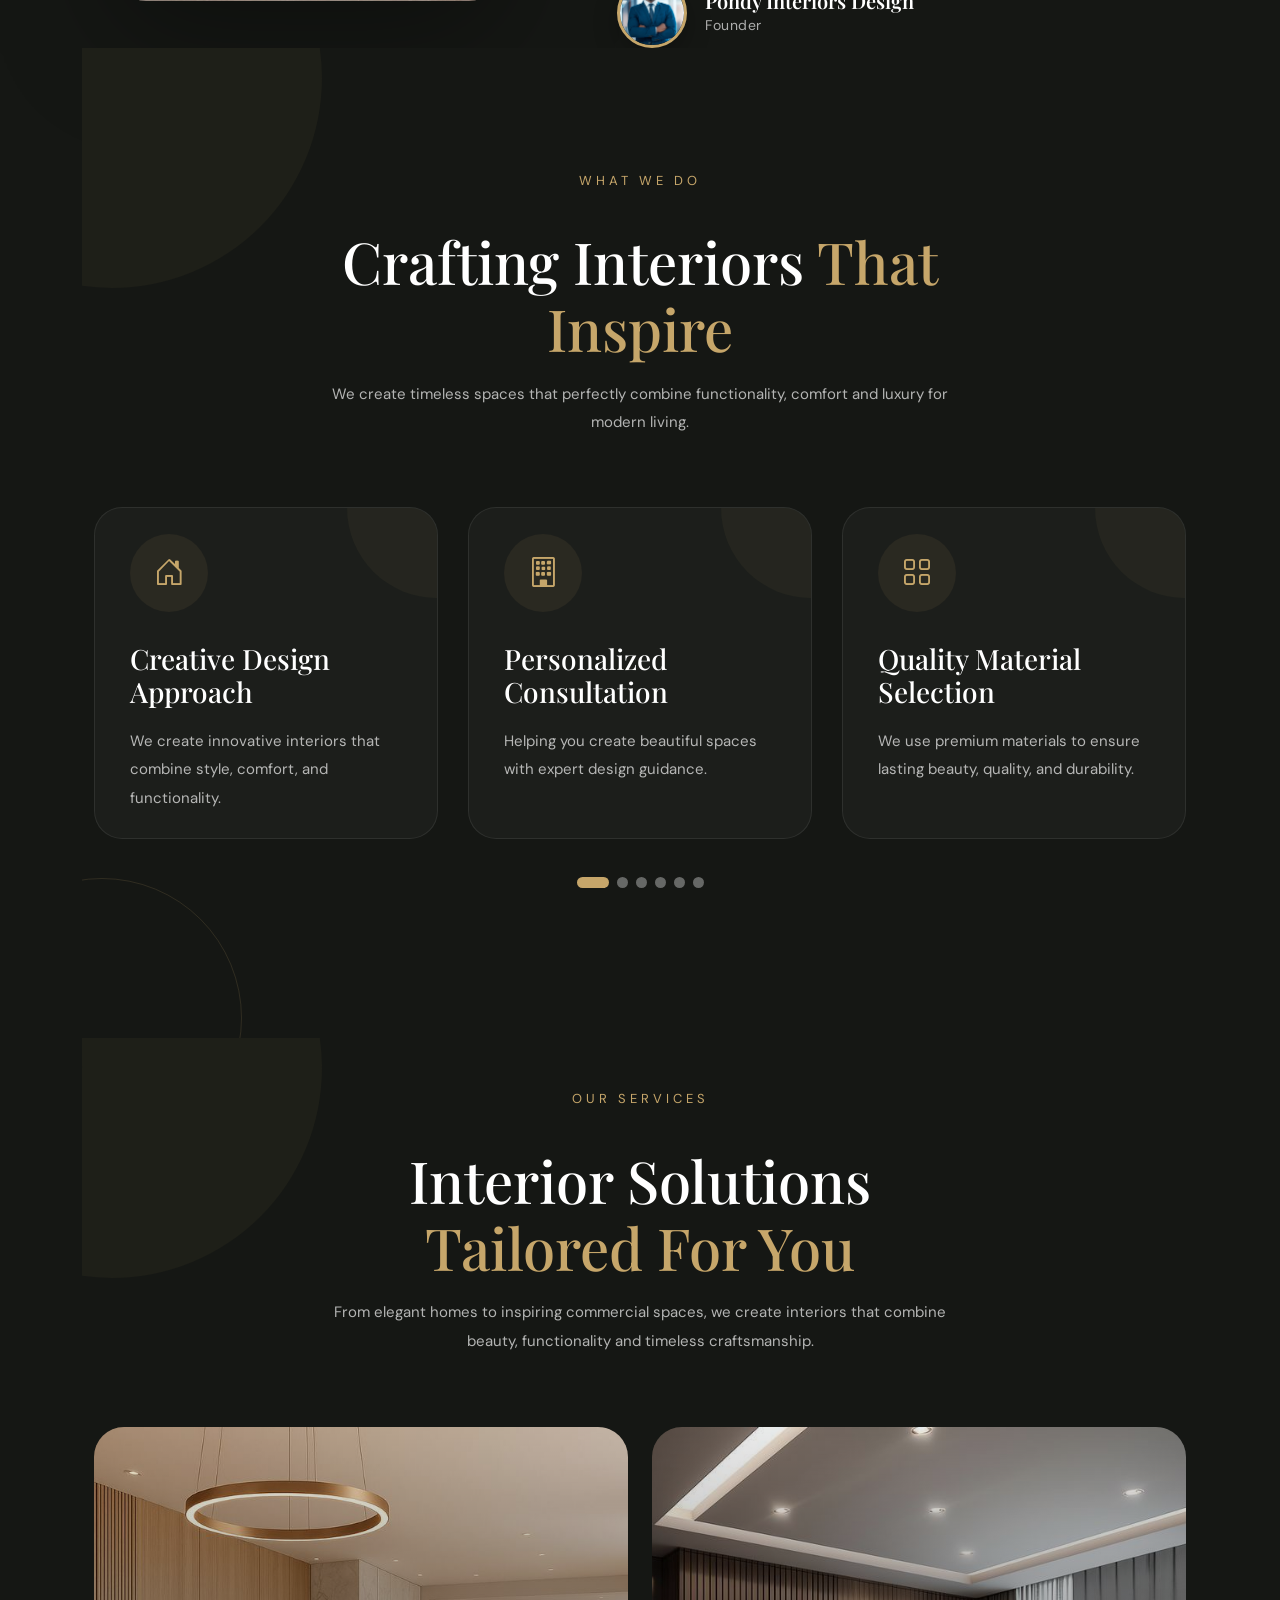
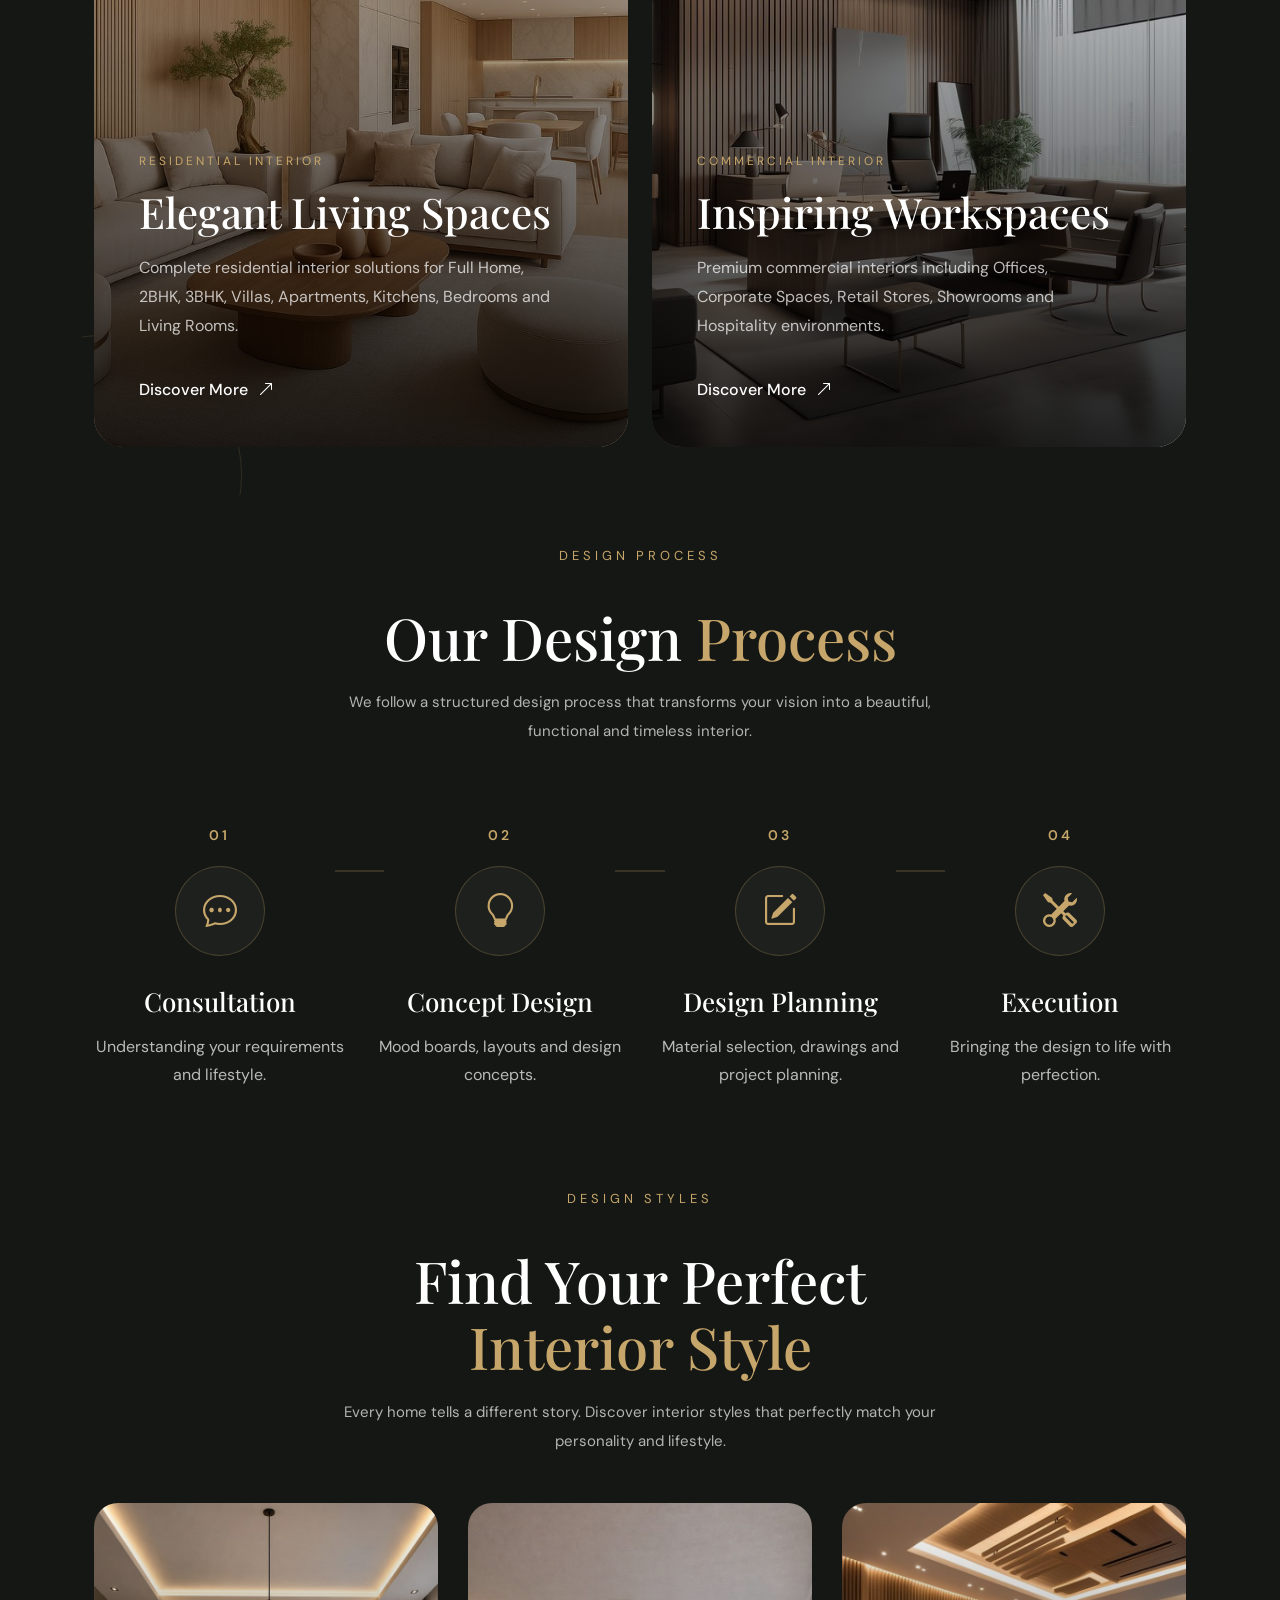
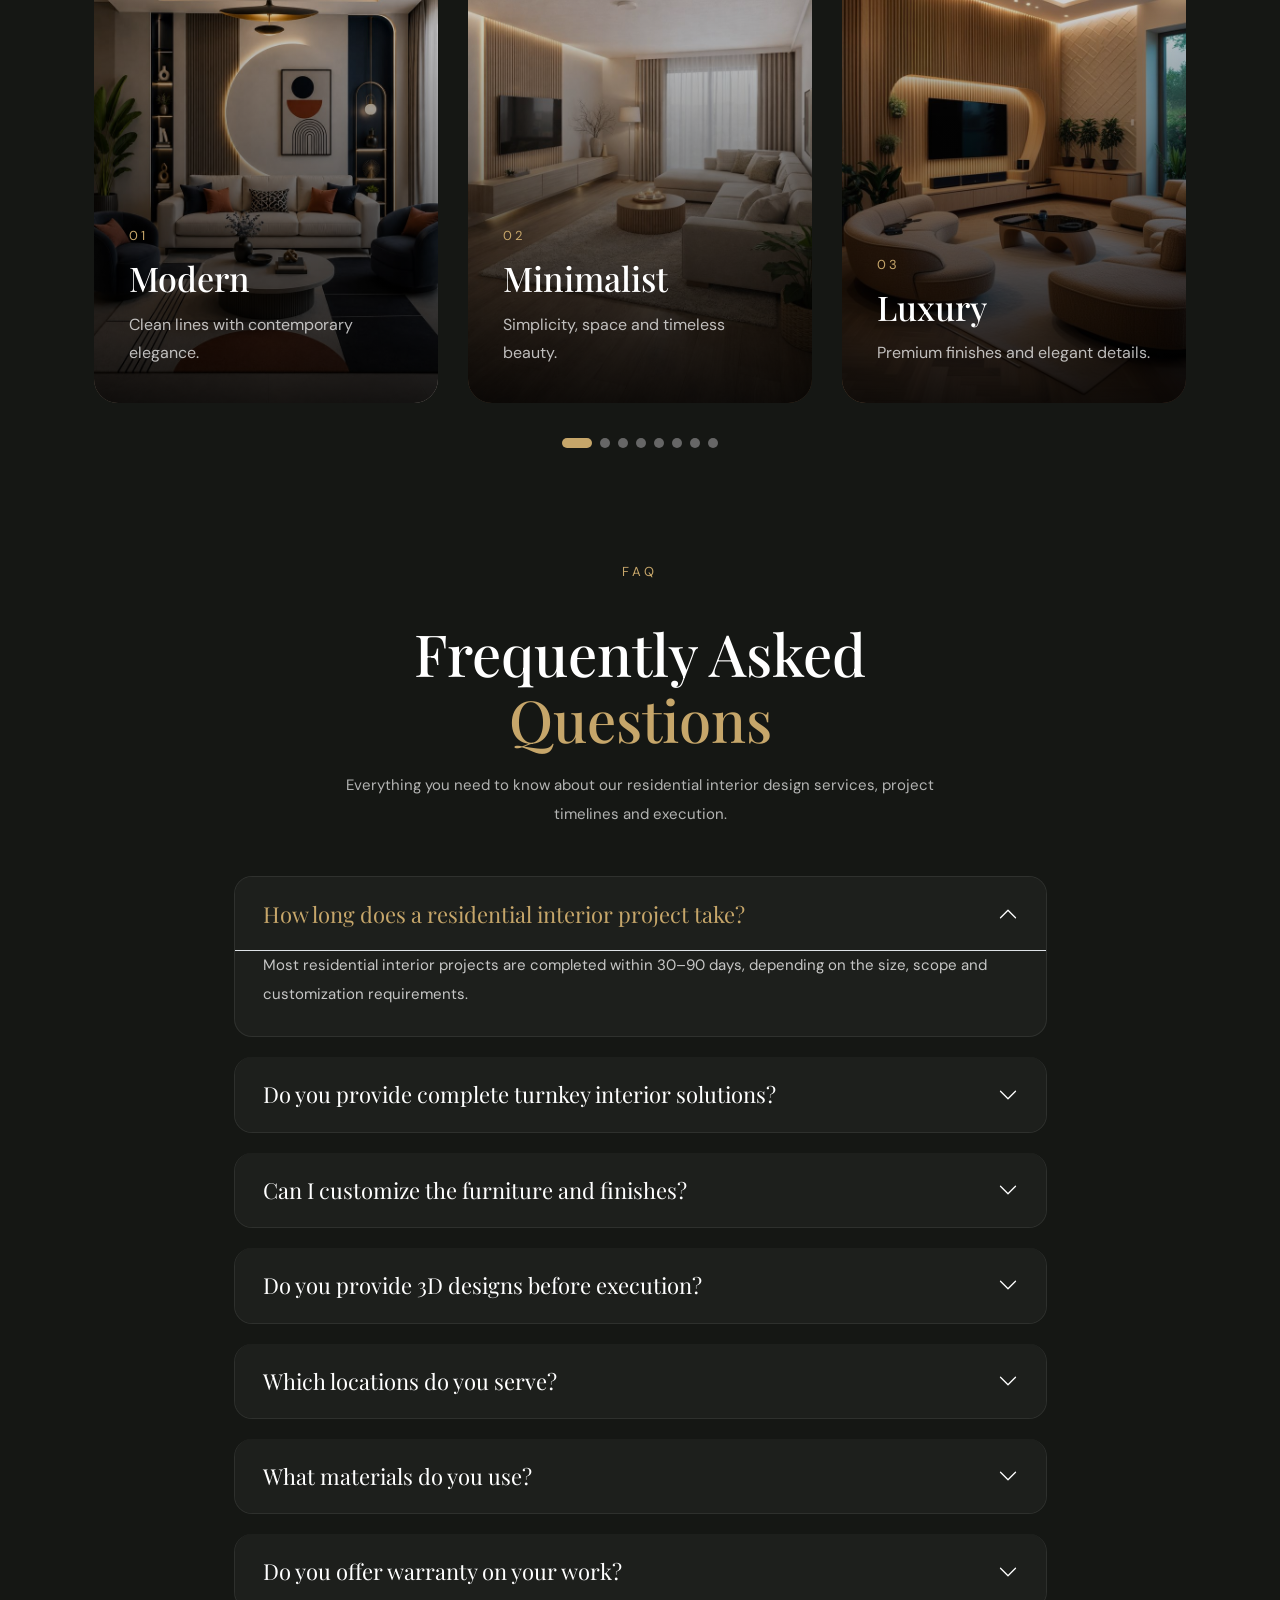
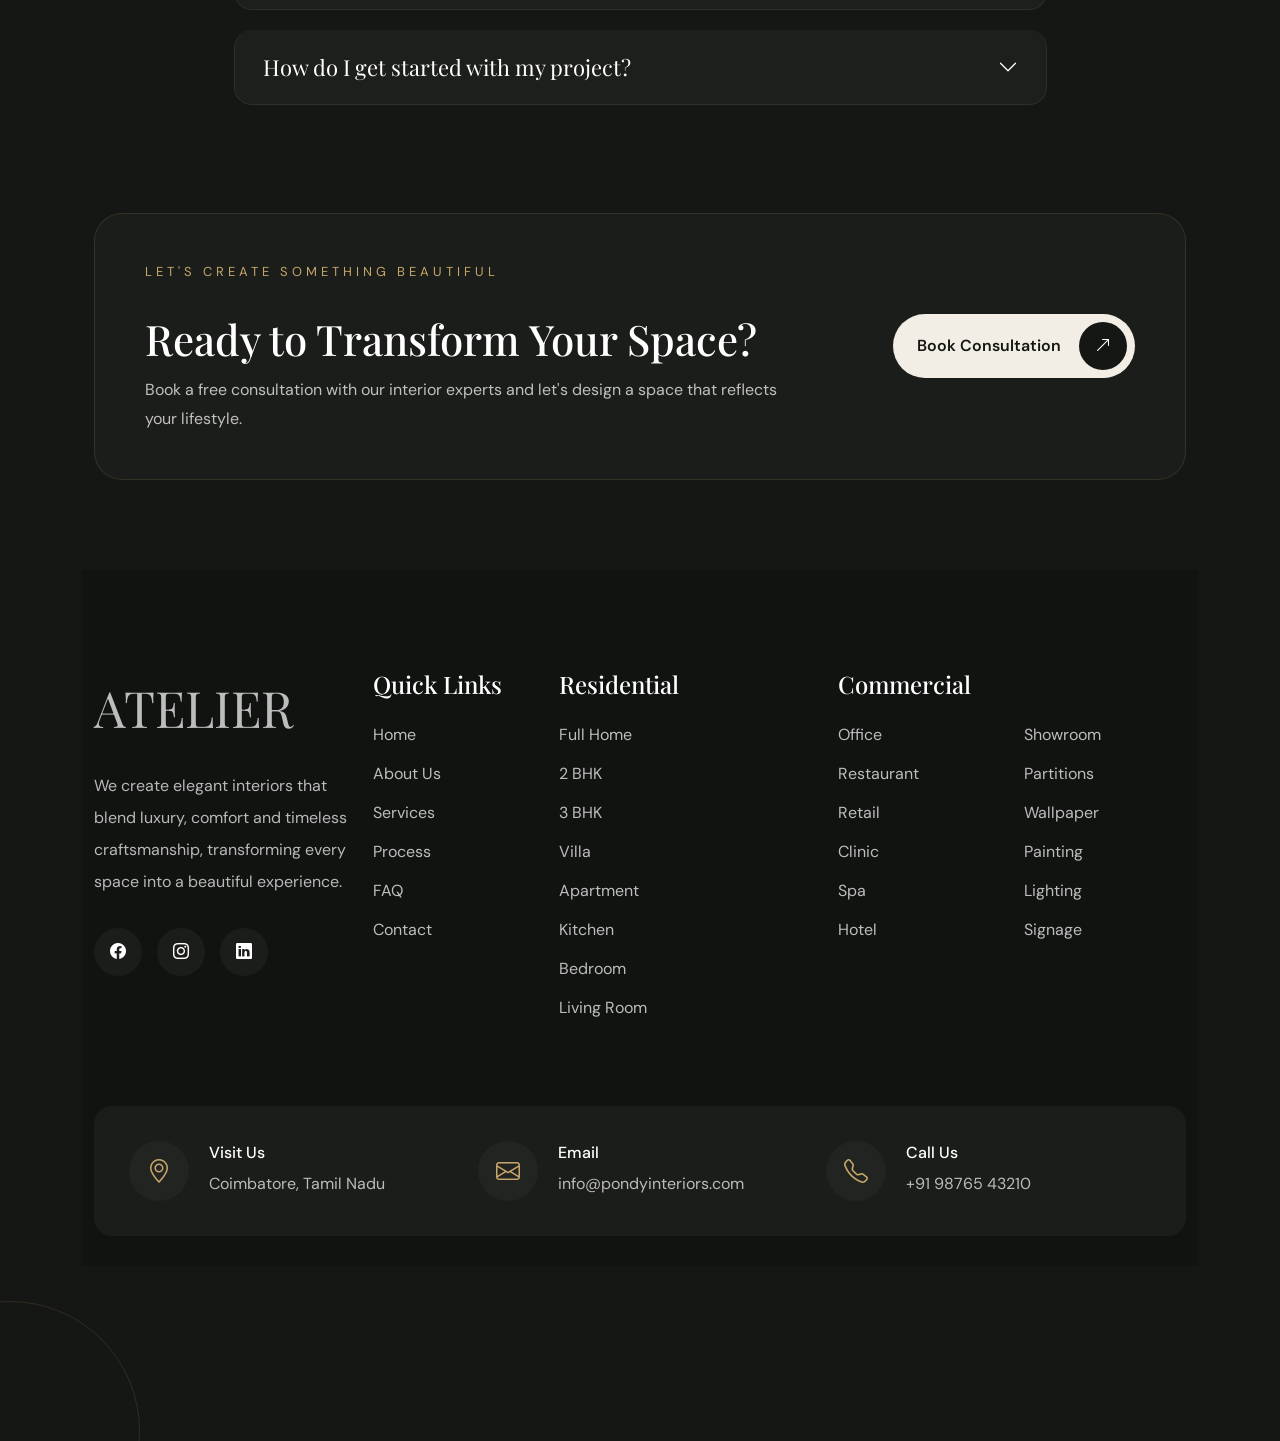
==== commit 148abb7f: "Added Design Style, FAQ, CTA, Footer Sections" ====
--- a/index.html
+++ b/index.html
@@ -1294,6 +1294,884 @@
 
 
 
+
+
+
+<!--=========================================
+            DESIGN STYLES
+==========================================-->
+
+<section class="design-style-section py-5" id="design-style">
+
+    <div class="container">
+
+        <!-- Heading -->
+
+        <div class="row justify-content-center">
+
+            <div class="col-lg-7 text-center">
+
+                <span
+                    class="section-tag"
+                    data-aos="fade-up">
+
+                    DESIGN STYLES
+
+                </span>
+
+                <h2
+                    class="section-title"
+                    data-aos="fade-up"
+                    data-aos-delay="150">
+
+                    Find Your Perfect
+                    <span>Interior Style</span>
+
+                </h2>
+
+                <p
+                    class="section-desc"
+                    data-aos="fade-up"
+                    data-aos-delay="300">
+
+                    Every home tells a different story.
+                    Discover interior styles that perfectly
+                    match your personality and lifestyle.
+
+                </p>
+
+            </div>
+
+        </div>
+
+
+        <div class="swiper designStyleSwiper mt-5"
+             data-aos="fade-up"
+             data-aos-delay="400">
+
+            <div class="swiper-wrapper">
+
+                <!-- Modern -->
+
+                <div class="swiper-slide">
+
+                    <div class="style-card">
+
+                        <img src="images/modern.jpg" alt="">
+
+                        <div class="style-overlay">
+
+                            <span>01</span>
+
+                            <h3>Modern</h3>
+
+                            <p>
+                                Clean lines with contemporary elegance.
+                            </p>
+
+                        </div>
+
+                    </div>
+
+                </div>
+
+                <!-- Minimalist -->
+
+                <div class="swiper-slide">
+
+                    <div class="style-card">
+
+                        <img src="images/minimalist.jpg" alt="">
+
+                        <div class="style-overlay">
+
+                            <span>02</span>
+
+                            <h3>Minimalist</h3>
+
+                            <p>
+                                Simplicity, space and timeless beauty.
+                            </p>
+
+                        </div>
+
+                    </div>
+
+                </div>
+
+                <!-- Luxury -->
+
+                <div class="swiper-slide">
+
+                    <div class="style-card">
+
+                        <img src="images/luxury.jpg" alt="">
+
+                        <div class="style-overlay">
+
+                            <span>03</span>
+
+                            <h3>Luxury</h3>
+
+                            <p>
+                                Premium finishes and elegant details.
+                            </p>
+
+                        </div>
+
+                    </div>
+
+                </div>
+
+                <!-- Industrial -->
+
+                <div class="swiper-slide">
+
+                    <div class="style-card">
+
+                        <img src="images/industrial.jpg" alt="">
+
+                        <div class="style-overlay">
+
+                            <span>04</span>
+
+                            <h3>Industrial</h3>
+
+                            <p>
+                                Raw textures with urban sophistication.
+                            </p>
+
+                        </div>
+
+                    </div>
+
+                </div>
+
+                <!-- Traditional -->
+
+                <div class="swiper-slide">
+
+                    <div class="style-card">
+
+                        <img src="images/traditional.jpg" alt="">
+
+                        <div class="style-overlay">
+
+                            <span>05</span>
+
+                            <h3>Traditional</h3>
+
+                            <p>
+                                Rich heritage and classic craftsmanship.
+                            </p>
+
+                        </div>
+
+                    </div>
+
+                </div>
+
+                <!-- Scandinavian -->
+
+                <div class="swiper-slide">
+
+                    <div class="style-card">
+
+                        <img src="images/scandinavian.jpg" alt="">
+
+                        <div class="style-overlay">
+
+                            <span>06</span>
+
+                            <h3>Scandinavian</h3>
+
+                            <p>
+                                Bright, airy and naturally beautiful.
+                            </p>
+
+                        </div>
+
+                    </div>
+
+                </div>
+
+                <!-- Contemporary -->
+
+                <div class="swiper-slide">
+
+                    <div class="style-card">
+
+                        <img src="images/contemporary.jpg" alt="">
+
+                        <div class="style-overlay">
+
+                            <span>07</span>
+
+                            <h3>Contemporary</h3>
+
+                            <p>
+                                Stylish interiors with modern comfort.
+                            </p>
+
+                        </div>
+
+                    </div>
+
+                </div>
+
+                <!-- Bohemian -->
+
+                <div class="swiper-slide">
+
+                    <div class="style-card">
+
+                        <img src="images/bohemian.jpg" alt="">
+
+                        <div class="style-overlay">
+
+                            <span>08</span>
+
+                            <h3>Bohemian</h3>
+
+                            <p>
+                                Vibrant colours and artistic expression.
+                            </p>
+
+                        </div>
+
+                    </div>
+
+                </div>
+
+            </div>
+
+            <div class="swiper-pagination"></div>
+
+        </div>
+
+    </div>
+
+</section>
+
+
+
+
+
+<!--=========================================
+                FAQ SECTION
+==========================================-->
+
+<section class="faq-section py-5" id="faq">
+
+    <div class="container">
+
+        <div class="row justify-content-center">
+
+            <div class="col-lg-7 text-center">
+
+                <span
+                    class="section-tag"
+                    data-aos="fade-up">
+
+                    FAQ
+
+                </span>
+
+                <h2
+                    class="section-title"
+                    data-aos="fade-up"
+                    data-aos-delay="150">
+
+                    Frequently Asked
+                    <span>Questions</span>
+
+                </h2>
+
+                <p
+                    class="section-desc"
+                    data-aos="fade-up"
+                    data-aos-delay="300">
+
+                    Everything you need to know about our residential
+                    interior design services, project timelines and execution.
+
+                </p>
+
+            </div>
+
+        </div>
+
+
+        <div class="row justify-content-center mt-5">
+
+            <div class="col-lg-9">
+
+                <div class="accordion" id="faqAccordion">
+
+                    <!-- 1 -->
+
+                    <div class="accordion-item" data-aos="fade-up">
+
+                        <h2 class="accordion-header">
+
+                            <button class="accordion-button"
+                                type="button"
+                                data-bs-toggle="collapse"
+                                data-bs-target="#faq1">
+
+                                How long does a residential interior project take?
+
+                            </button>
+
+                        </h2>
+
+                        <div id="faq1"
+                            class="accordion-collapse collapse show"
+                            data-bs-parent="#faqAccordion">
+
+                            <div class="accordion-body">
+
+                                Most residential interior projects are completed within 30–90 days, depending on the size, scope and customization requirements.
+
+                            </div>
+
+                        </div>
+
+                    </div>
+
+                    <!-- 2 -->
+
+                    <div class="accordion-item" data-aos="fade-up" data-aos-delay="100">
+
+                        <h2 class="accordion-header">
+
+                            <button class="accordion-button collapsed"
+                                type="button"
+                                data-bs-toggle="collapse"
+                                data-bs-target="#faq2">
+
+                                Do you provide complete turnkey interior solutions?
+
+                            </button>
+
+                        </h2>
+
+                        <div id="faq2"
+                            class="accordion-collapse collapse"
+                            data-bs-parent="#faqAccordion">
+
+                            <div class="accordion-body">
+
+                                Yes. We manage everything from concept design and material selection to execution, installation and final handover.
+
+                            </div>
+
+                        </div>
+
+                    </div>
+
+                    <!-- 3 -->
+
+                    <div class="accordion-item" data-aos="fade-up" data-aos-delay="150">
+
+                        <h2 class="accordion-header">
+
+                            <button class="accordion-button collapsed"
+                                type="button"
+                                data-bs-toggle="collapse"
+                                data-bs-target="#faq3">
+
+                                Can I customize the furniture and finishes?
+
+                            </button>
+
+                        </h2>
+
+                        <div id="faq3"
+                            class="accordion-collapse collapse"
+                            data-bs-parent="#faqAccordion">
+
+                            <div class="accordion-body">
+
+                                Absolutely. Every furniture piece, finish, colour palette and material is selected according to your preferences and lifestyle.
+
+                            </div>
+
+                        </div>
+
+                    </div>
+
+                    <!-- 4 -->
+
+                    <div class="accordion-item" data-aos="fade-up" data-aos-delay="200">
+
+                        <h2 class="accordion-header">
+
+                            <button class="accordion-button collapsed"
+                                type="button"
+                                data-bs-toggle="collapse"
+                                data-bs-target="#faq4">
+
+                                Do you provide 3D designs before execution?
+
+                            </button>
+
+                        </h2>
+
+                        <div id="faq4"
+                            class="accordion-collapse collapse"
+                            data-bs-parent="#faqAccordion">
+
+                            <div class="accordion-body">
+
+                                Yes. We provide detailed 3D visualizations so you can review the design before work begins.
+
+                            </div>
+
+                        </div>
+
+                    </div>
+
+                    <!-- 5 -->
+
+                    <div class="accordion-item" data-aos="fade-up" data-aos-delay="250">
+
+                        <h2 class="accordion-header">
+
+                            <button class="accordion-button collapsed"
+                                type="button"
+                                data-bs-toggle="collapse"
+                                data-bs-target="#faq5">
+
+                                Which locations do you serve?
+
+                            </button>
+
+                        </h2>
+
+                        <div id="faq5"
+                            class="accordion-collapse collapse"
+                            data-bs-parent="#faqAccordion">
+
+                            <div class="accordion-body">
+
+                                We undertake residential interior projects across multiple cities. Contact us to confirm service availability in your location.
+
+                            </div>
+
+                        </div>
+
+                    </div>
+
+                    <!-- 6 -->
+
+                    <div class="accordion-item" data-aos="fade-up" data-aos-delay="300">
+
+                        <h2 class="accordion-header">
+
+                            <button class="accordion-button collapsed"
+                                type="button"
+                                data-bs-toggle="collapse"
+                                data-bs-target="#faq6">
+
+                                What materials do you use?
+
+                            </button>
+
+                        </h2>
+
+                        <div id="faq6"
+                            class="accordion-collapse collapse"
+                            data-bs-parent="#faqAccordion">
+
+                            <div class="accordion-body">
+
+                                We use high-quality plywood, laminates, veneers, acrylics, hardware and premium finishes sourced from trusted brands.
+
+                            </div>
+
+                        </div>
+
+                    </div>
+
+                    <!-- 7 -->
+
+                    <div class="accordion-item" data-aos="fade-up" data-aos-delay="350">
+
+                        <h2 class="accordion-header">
+
+                            <button class="accordion-button collapsed"
+                                type="button"
+                                data-bs-toggle="collapse"
+                                data-bs-target="#faq7">
+
+                                Do you offer warranty on your work?
+
+                            </button>
+
+                        </h2>
+
+                        <div id="faq7"
+                            class="accordion-collapse collapse"
+                            data-bs-parent="#faqAccordion">
+
+                            <div class="accordion-body">
+
+                                Yes. We provide warranty on selected products and workmanship, ensuring peace of mind after project completion.
+
+                            </div>
+
+                        </div>
+
+                    </div>
+
+                    <!-- 8 -->
+
+                    <div class="accordion-item" data-aos="fade-up" data-aos-delay="400">
+
+                        <h2 class="accordion-header">
+
+                            <button class="accordion-button collapsed"
+                                type="button"
+                                data-bs-toggle="collapse"
+                                data-bs-target="#faq8">
+
+                                How do I get started with my project?
+
+                            </button>
+
+                        </h2>
+
+                        <div id="faq8"
+                            class="accordion-collapse collapse"
+                            data-bs-parent="#faqAccordion">
+
+                            <div class="accordion-body">
+
+                                Simply book a free consultation. Our design team will understand your requirements, discuss ideas and prepare a customized proposal.
+
+                            </div>
+
+                        </div>
+
+                    </div>
+
+                </div>
+
+            </div>
+
+        </div>
+
+    </div>
+
+</section>
+
+
+
+
+
+
+
+<!--=========================================
+            CTA SECTION
+==========================================-->
+
+<section class="cta-section">
+
+    <div class="container">
+
+        <div class="cta-box" data-aos="zoom-in">
+
+            <div class="row align-items-center">
+
+                <div class="col-lg-8">
+
+                    <span class="section-tag">
+
+                        LET'S CREATE SOMETHING BEAUTIFUL
+
+                    </span>
+
+                    <h2>
+
+                        Ready to Transform Your Space?
+
+                    </h2>
+
+                    <p>
+
+                        Book a free consultation with our interior experts and
+                        let's design a space that reflects your lifestyle.
+
+                    </p>
+
+                </div>
+
+                <div class="col-lg-4 text-lg-end mt-4 mt-lg-0">
+
+                    <a href="contact.html" class="cta-btn">
+
+                        Book Consultation
+
+                        <span>
+
+                            <i class="bi bi-arrow-up-right"></i>
+
+                        </span>
+
+                    </a>
+
+                </div>
+
+            </div>
+
+        </div>
+
+    </div>
+
+</section>
+
+
+
+
+
+
+
+<!--=========================================
+                FOOTER
+==========================================-->
+
+<footer class="footer-section">
+
+    <div class="container">
+
+        <div class="row footer-top">
+
+            <!-- Company -->
+
+            <div class="col-lg-3">
+
+                <a href="index.html" class="footer-logo">
+
+                    ATELIER
+
+                </a>
+
+                <p>
+
+                    We create elegant interiors that blend
+                    luxury, comfort and timeless craftsmanship,
+                    transforming every space into a beautiful experience.
+
+                </p>
+
+                <div class="footer-social">
+
+                    <a href="#"><i class="bi bi-facebook"></i></a>
+
+                    <a href="#"><i class="bi bi-instagram"></i></a>
+
+                    <a href="#"><i class="bi bi-linkedin"></i></a>
+
+                </div>
+
+            </div>
+
+            <!-- Quick Links -->
+
+            <div class="col-lg-2">
+
+                <h4>Quick Links</h4>
+
+                <ul>
+
+                    <li><a href="#">Home</a></li>
+
+                    <li><a href="#">About Us</a></li>
+
+                    <li><a href="#">Services</a></li>
+
+                    <li><a href="#">Process</a></li>
+
+                    <li><a href="#">FAQ</a></li>
+
+                    <li><a href="#">Contact</a></li>
+
+                </ul>
+
+            </div>
+
+            <!-- Residential -->
+
+            <div class="col-lg-3">
+
+                <h4>Residential</h4>
+
+                <ul>
+
+                    <li><a href="#">Full Home</a></li>
+
+                    <li><a href="#">2 BHK</a></li>
+
+                    <li><a href="#">3 BHK</a></li>
+
+                    <li><a href="#">Villa</a></li>
+
+                    <li><a href="#">Apartment</a></li>
+
+                    <li><a href="#">Kitchen</a></li>
+
+                    <li><a href="#">Bedroom</a></li>
+
+                    <li><a href="#">Living Room</a></li>
+
+                </ul>
+
+            </div>
+
+            <!-- Commercial -->
+
+            <div class="col-lg-4">
+
+                <h4>Commercial</h4>
+
+                <div class="row">
+
+                    <div class="col-6">
+
+                        <ul>
+
+                            <li><a href="#">Office</a></li>
+
+                            <li><a href="#">Restaurant</a></li>
+
+                            <li><a href="#">Retail</a></li>
+
+                            <li><a href="#">Clinic</a></li>
+
+                            <li><a href="#">Spa</a></li>
+
+                            <li><a href="#">Hotel</a></li>
+
+                        </ul>
+
+                    </div>
+
+                    <div class="col-6">
+
+                        <ul>
+
+                            <li><a href="#">Showroom</a></li>
+
+                            <li><a href="#">Partitions</a></li>
+
+                            <li><a href="#">Wallpaper</a></li>
+
+                            <li><a href="#">Painting</a></li>
+
+                            <li><a href="#">Lighting</a></li>
+
+                            <li><a href="#">Signage</a></li>
+
+                        </ul>
+
+                    </div>
+
+                </div>
+
+            </div>
+
+        </div>
+
+
+        <!-- Contact Box -->
+
+        <div class="footer-contact-box">
+
+            <div class="row">
+
+                <div class="col-lg-4">
+
+                    <div class="contact-box">
+
+                        <i class="bi bi-geo-alt"></i>
+
+                        <div>
+
+                            <h6>Visit Us</h6>
+
+                            <p>
+
+                                Coimbatore,
+                                Tamil Nadu
+
+                            </p>
+
+                        </div>
+
+                    </div>
+
+                </div>
+
+                <div class="col-lg-4">
+
+                    <div class="contact-box">
+
+                        <i class="bi bi-envelope"></i>
+
+                        <div>
+
+                            <h6>Email</h6>
+
+                            <p>
+
+                                info@pondyinteriors.com
+
+                            </p>
+
+                        </div>
+
+                    </div>
+
+                </div>
+
+                <div class="col-lg-4">
+
+                    <div class="contact-box">
+
+                        <i class="bi bi-telephone"></i>
+
+                        <div>
+
+                            <h6>Call Us</h6>
+
+                            <p>
+
+                                +91 98765 43210
+
+                            </p>
+
+                        </div>
+
+                    </div>
+
+                </div>
+
+            </div>
+
+        </div>
+
+
+        <!-- Bottom -->
+
+    </div>
+
+</footer>
+
+
+
+
+
                 <!-- Bootstrap JS -->
 
                 <script src="https://cdn.jsdelivr.net/npm/bootstrap@5.3.3/dist/js/bootstrap.bundle.min.js">
--- a/style.css
+++ b/style.css
@@ -43,7 +43,10 @@
     background: var(--dark);
 
     overflow-x: hidden;
-    overflow-y: auto;   
+    overflow-y: auto;
+    margin:0;
+    padding:0;
+    overflow-x:hidden;
 }
 
 
@@ -2803,4 +2806,637 @@
 
 }
 
+}
+
+
+
+
+
+
+
+
+/*=========================================
+        DESIGN STYLE
+=========================================*/
+
+.design-style-section{
+
+    padding:120px 0;
+
+    background:#151714;
+
+}
+
+.style-card{
+
+    position:relative;
+
+    overflow:hidden;
+
+    border-radius:24px;
+
+    height:500px;
+
+    cursor:pointer;
+
+}
+
+.style-card img{
+
+    width:100%;
+
+    height:100%;
+
+    object-fit:cover;
+
+    transition:.8s;
+
+}
+
+.style-card:hover img{
+
+    transform:scale(1.08);
+
+}
+
+.style-overlay{
+
+    position:absolute;
+
+    inset:0;
+
+    padding:35px;
+
+    display:flex;
+
+    flex-direction:column;
+
+    justify-content:flex-end;
+
+    background:linear-gradient(
+        transparent,
+        rgba(0,0,0,.88)
+    );
+
+}
+
+.style-overlay span{
+
+    color:#C6A66A;
+
+    font-size:13px;
+
+    letter-spacing:3px;
+
+    margin-bottom:12px;
+
+}
+
+.style-overlay h3{
+
+    color:#fff;
+
+    font-size:34px;
+
+    font-family:"Playfair Display",serif;
+
+    margin-bottom:12px;
+
+}
+
+.style-overlay p{
+
+    color:rgba(255,255,255,.72);
+
+    margin:0;
+
+    line-height:1.8;
+
+}
+
+.style-card::before{
+
+    content:"";
+
+    position:absolute;
+
+    inset:18px;
+
+    border:1px solid rgba(255,255,255,.18);
+
+    border-radius:18px;
+
+    opacity:0;
+
+    transition:.4s;
+
+}
+
+.style-card:hover::before{
+
+    opacity:1;
+
+}
+
+.designStyleSwiper{
+
+    padding-bottom:60px;
+
+}
+
+.designStyleSwiper .swiper-pagination-bullet{
+
+    width:10px;
+
+    height:10px;
+
+    background:#666;
+
+    opacity:1;
+
+}
+
+.designStyleSwiper .swiper-pagination-bullet-active{
+
+    width:30px;
+
+    border-radius:20px;
+
+    background:#C6A66A;
+
+}
+
+
+
+
+
+/*=========================================
+            FAQ SECTION
+=========================================*/
+
+.faq-section{
+
+    padding:120px 0;
+
+    background:#151714;
+
+}
+
+.accordion-item{
+
+    background:#1D1F1C;
+
+    border:1px solid rgba(255,255,255,.08);
+
+    border-radius:18px !important;
+
+    overflow:hidden;
+
+    margin-bottom:20px;
+
+}
+
+.accordion-button{
+
+    background:#1D1F1C;
+
+    color:#fff;
+
+    font-family:"Playfair Display",serif;
+
+    font-size:22px;
+
+    padding:24px 28px;
+
+    box-shadow:none;
+
+}
+
+.accordion-button:not(.collapsed){
+
+    background:#1D1F1C;
+
+    color:#C6A66A;
+
+}
+
+.accordion-button:focus{
+
+    box-shadow:none;
+
+}
+
+.accordion-button::after{
+
+    filter:brightness(0) invert(1);
+
+}
+
+.accordion-button:not(.collapsed)::after{
+
+    transform:rotate(-180deg);
+
+}
+
+.accordion-body{
+
+    color:rgba(255,255,255,.75);
+
+    line-height:1.9;
+
+    padding:0 28px 28px;
+
+    font-size:15px;
+
+}
+
+.accordion-item:hover{
+
+    border-color:#C6A66A;
+
+    transition:.35s;
+
+}
+
+/*==========================
+        Mobile
+==========================*/
+
+@media(max-width:768px){
+
+.accordion-button{
+
+font-size:18px;
+
+padding:20px;
+
+}
+
+.accordion-body{
+
+padding:0 20px 20px;
+
+}
+
+}
+
+
+
+
+
+
+
+
+/*=========================================
+            CTA SECTION
+=========================================*/
+
+.cta-section{
+
+    padding:40px 0 90px;
+
+    background:#151714;
+
+}
+
+.cta-box{
+
+    background:#1B1D1A;
+
+    border:1px solid rgba(198,166,106,.15);
+
+    border-radius:28px;
+
+    padding:45px 50px;
+
+    transition:.35s;
+
+}
+
+.cta-box:hover{
+
+    border-color:#C6A66A;
+
+}
+
+.cta-box h2{
+
+    font-family:"Playfair Display",serif;
+
+    color:#fff;
+
+    font-size:42px;
+
+    margin:12px 0;
+
+}
+
+.cta-box p{
+
+    color:rgba(255,255,255,.72);
+
+    margin:0;
+
+    max-width:650px;
+
+    line-height:1.8;
+
+}
+
+.cta-btn{
+
+    display:inline-flex;
+
+    align-items:center;
+
+    gap:18px;
+
+    padding:8px 8px 8px 24px;
+
+    background:#F2EEE6;
+
+    color:#151714;
+
+    text-decoration:none;
+
+    border-radius:60px;
+
+    font-weight:600;
+
+    transition:.35s;
+
+}
+
+.cta-btn:hover{
+
+    color:#151714;
+
+    transform:translateY(-4px);
+
+}
+
+.cta-btn span{
+
+    width:48px;
+
+    height:48px;
+
+    border-radius:50%;
+
+    background:#151714;
+
+    color:#fff;
+
+    display:flex;
+
+    justify-content:center;
+
+    align-items:center;
+
+    transition:.35s;
+
+}
+
+.cta-btn:hover span{
+
+    background:#C6A66A;
+
+    transform:rotate(45deg);
+
+}
+
+@media(max-width:991px){
+
+.cta-box{
+
+padding:35px;
+
+text-align:center;
+
+}
+
+.cta-box h2{
+
+font-size:34px;
+
+}
+
+}
+
+@media(max-width:576px){
+
+.cta-box{
+
+padding:30px 25px;
+
+}
+
+.cta-box h2{
+
+font-size:28px;
+
+}
+
+}
+
+
+
+
+
+/*=========================================
+            FOOTER
+=========================================*/
+
+.footer-section{
+
+    background:#111311;
+
+    padding:100px 0 30px;
+
+}
+
+.footer-top{
+
+    margin-bottom:70px;
+
+}
+
+.footer-logo{
+
+    font-family:"Playfair Display",serif;
+
+    font-size:50px;
+
+    color:#C6A66A;
+
+    text-decoration:none;
+
+    display:block;
+
+    margin-bottom:25px;
+
+}
+
+.footer-section p{
+
+    color:rgba(255,255,255,.70);
+
+    line-height:2;
+
+}
+
+.footer-section h4{
+
+    color:#fff;
+
+    margin-bottom:25px;
+
+    font-family:"Playfair Display",serif;
+
+}
+
+.footer-section ul{
+
+    list-style:none;
+
+    padding:0;
+
+}
+
+.footer-section li{
+
+    margin-bottom:15px;
+
+}
+
+.footer-section a{
+
+    color:rgba(255,255,255,.72);
+
+    text-decoration:none;
+
+    transition:.3s;
+
+}
+
+.footer-section a:hover{
+
+    color:#C6A66A;
+
+    padding-left:5px;
+
+}
+
+.footer-social{
+
+    display:flex;
+
+    gap:15px;
+
+    margin-top:30px;
+
+}
+
+.footer-social a{
+
+    width:48px;
+
+    height:48px;
+
+    border-radius:50%;
+
+    background:#1B1D1A;
+
+    display:flex;
+
+    justify-content:center;
+
+    align-items:center;
+
+    color:#fff;
+
+}
+
+.footer-social a:hover{
+
+    background:#C6A66A;
+
+    color:#151714;
+
+}
+
+.footer-contact-box{
+
+    margin-top:70px;
+
+    background:#1B1D1A;
+
+    border-radius:18px;
+
+    padding:35px;
+
+}
+
+.contact-box{
+
+    display:flex;
+
+    align-items:center;
+
+    gap:20px;
+
+}
+
+.contact-box i{
+
+    width:60px;
+
+    height:60px;
+
+    border-radius:50%;
+
+    background:#222421;
+
+    display:flex;
+
+    justify-content:center;
+
+    align-items:center;
+
+    color:#C6A66A;
+
+    font-size:24px;
+
+}
+
+.contact-box h6{
+
+    color:#fff;
+
+    margin-bottom:5px;
+
+}
+
+.contact-box p{
+
+    margin:0;
+
+}
+
+.footer-bottom{
+
+    margin-top:45px;
+
+    border-top:1px solid rgba(255,255,255,.08);
+
+    padding-top:25px;
+
+}
+
+.footer-bottom span{
+
+    margin:0 12px;
+
+    color:#555;
+
 }
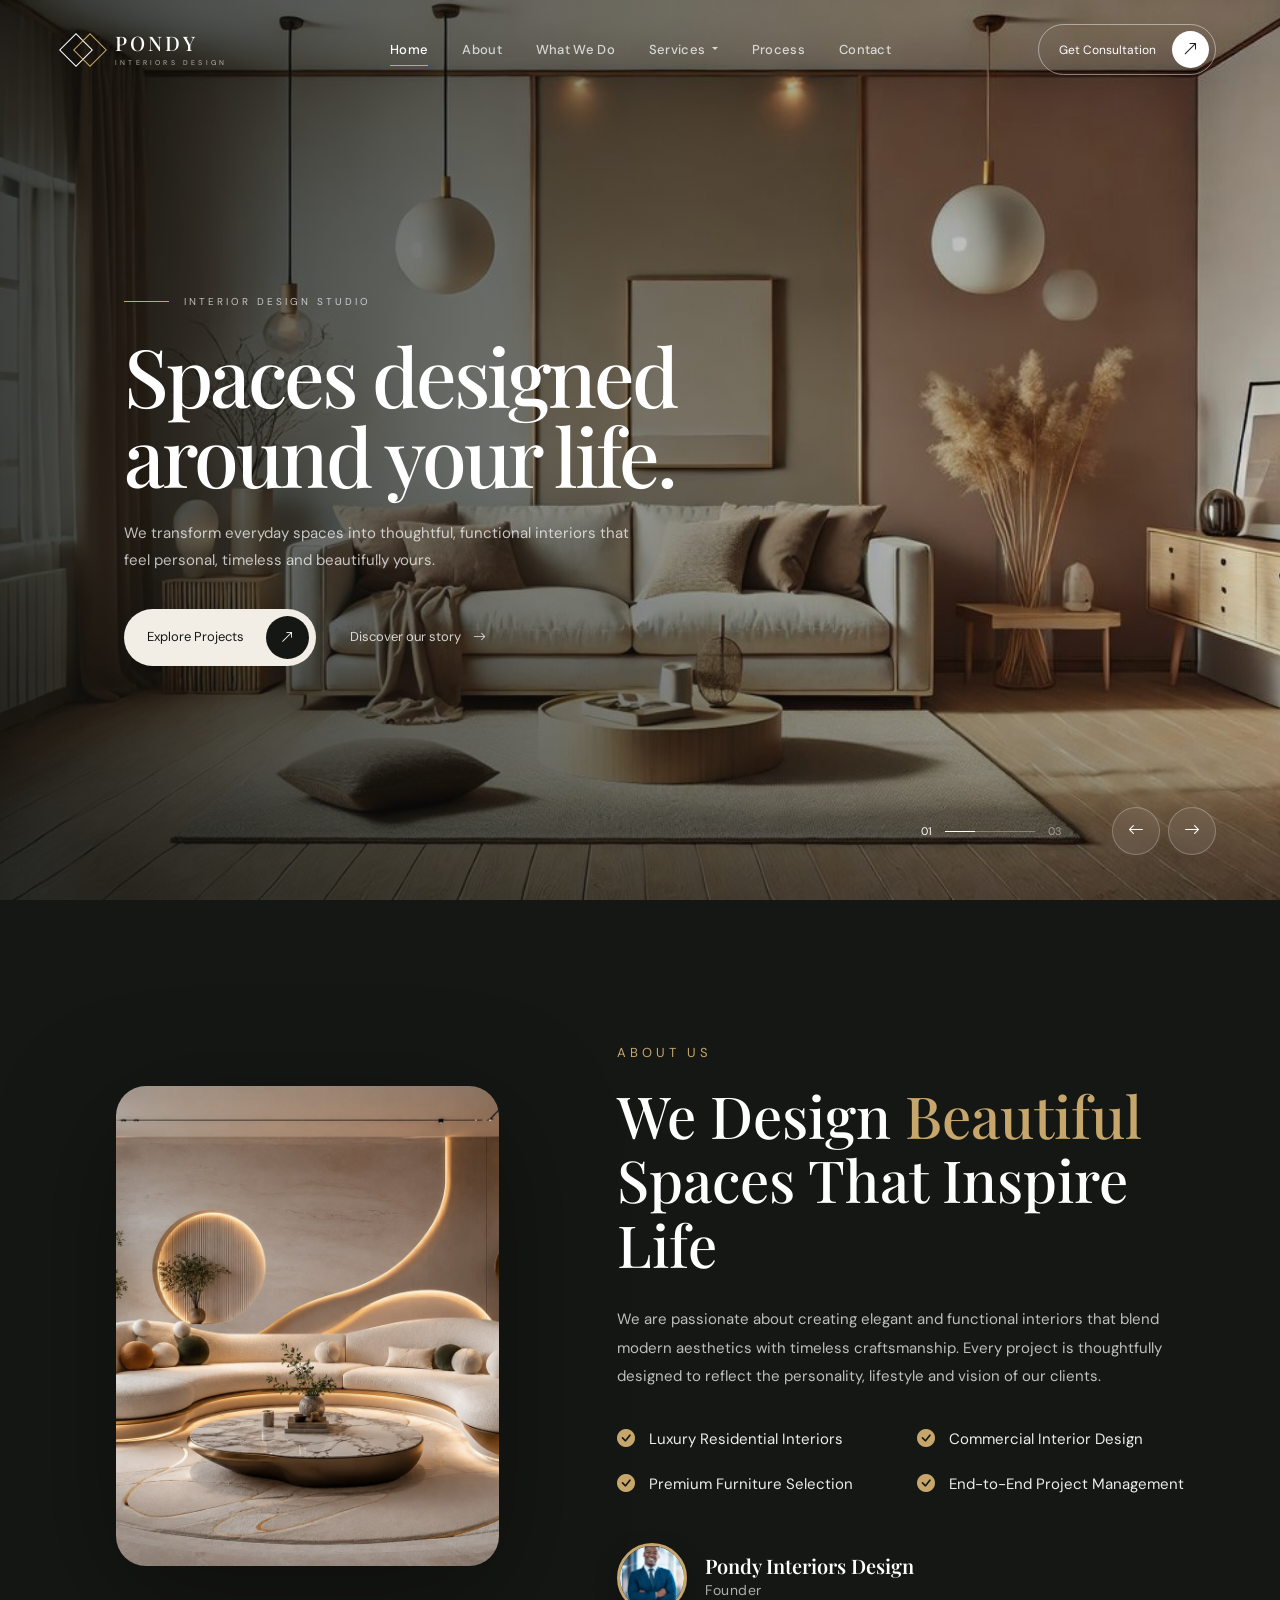
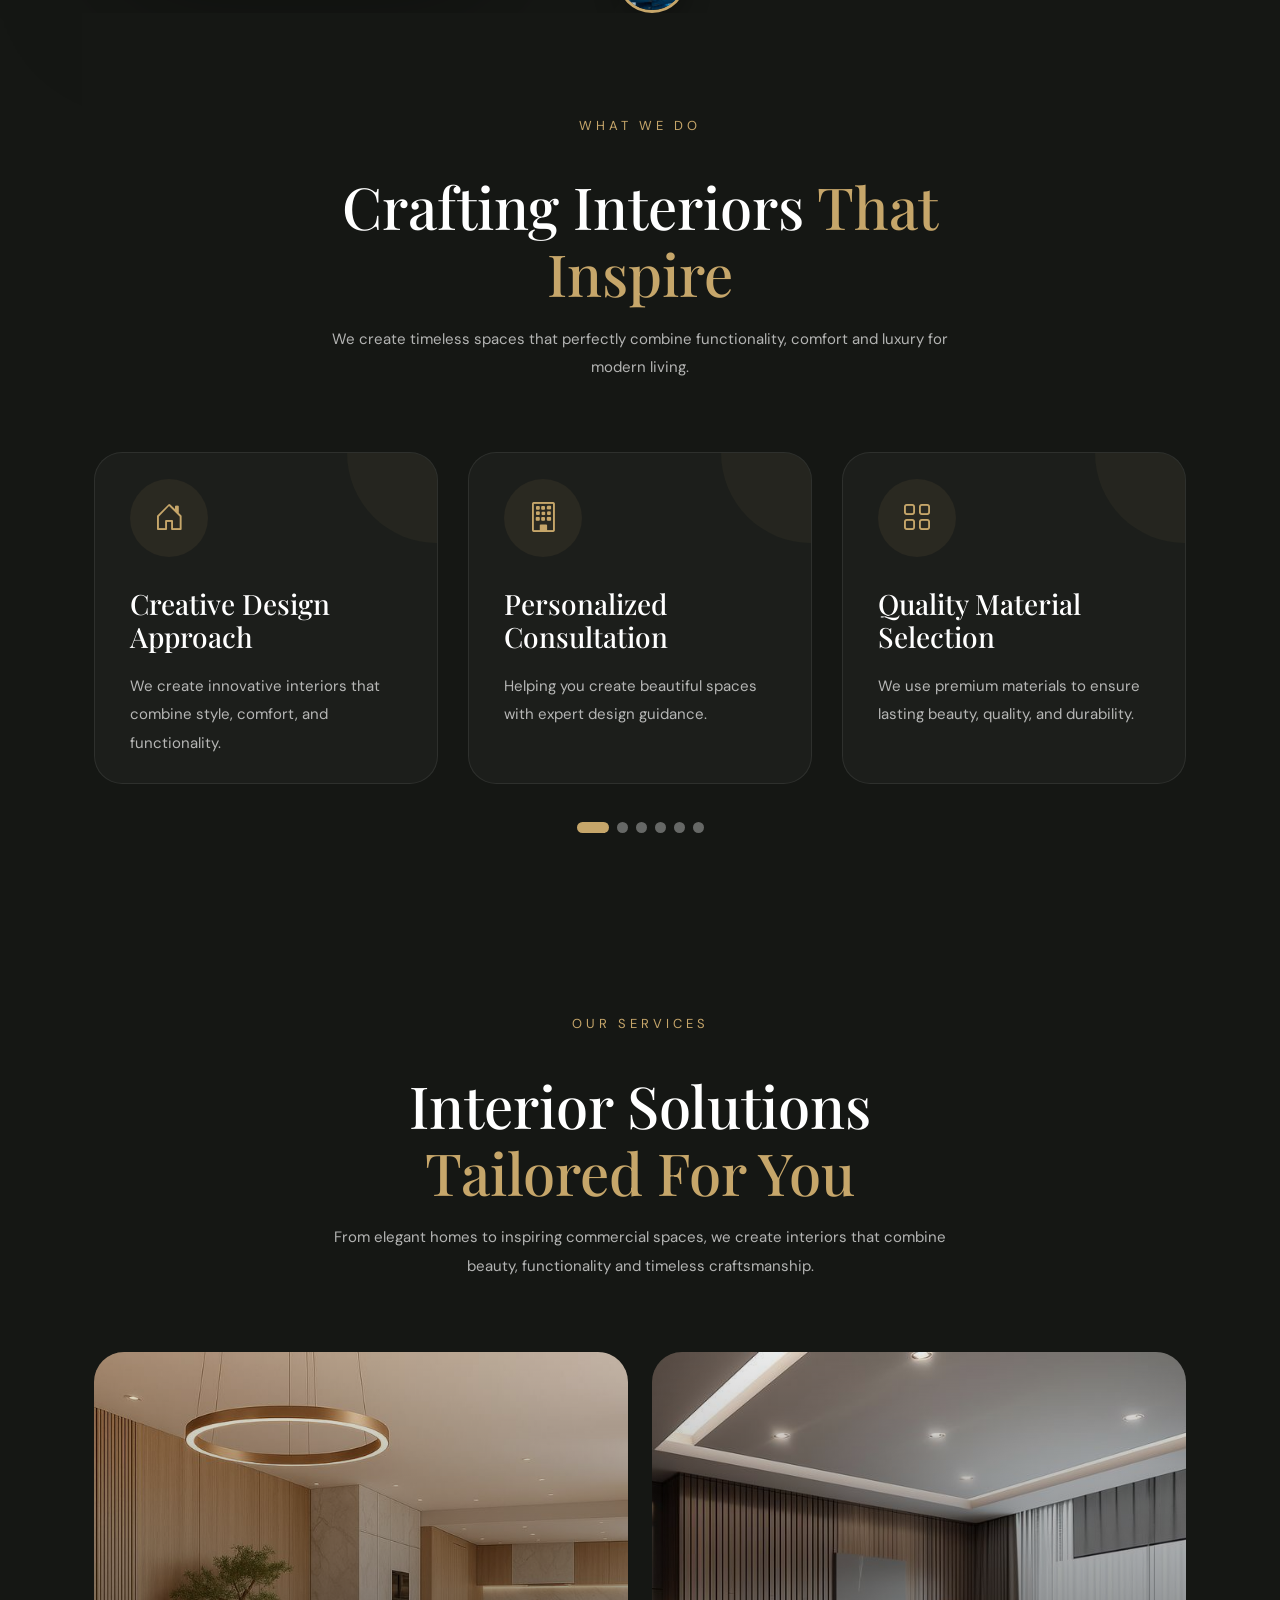
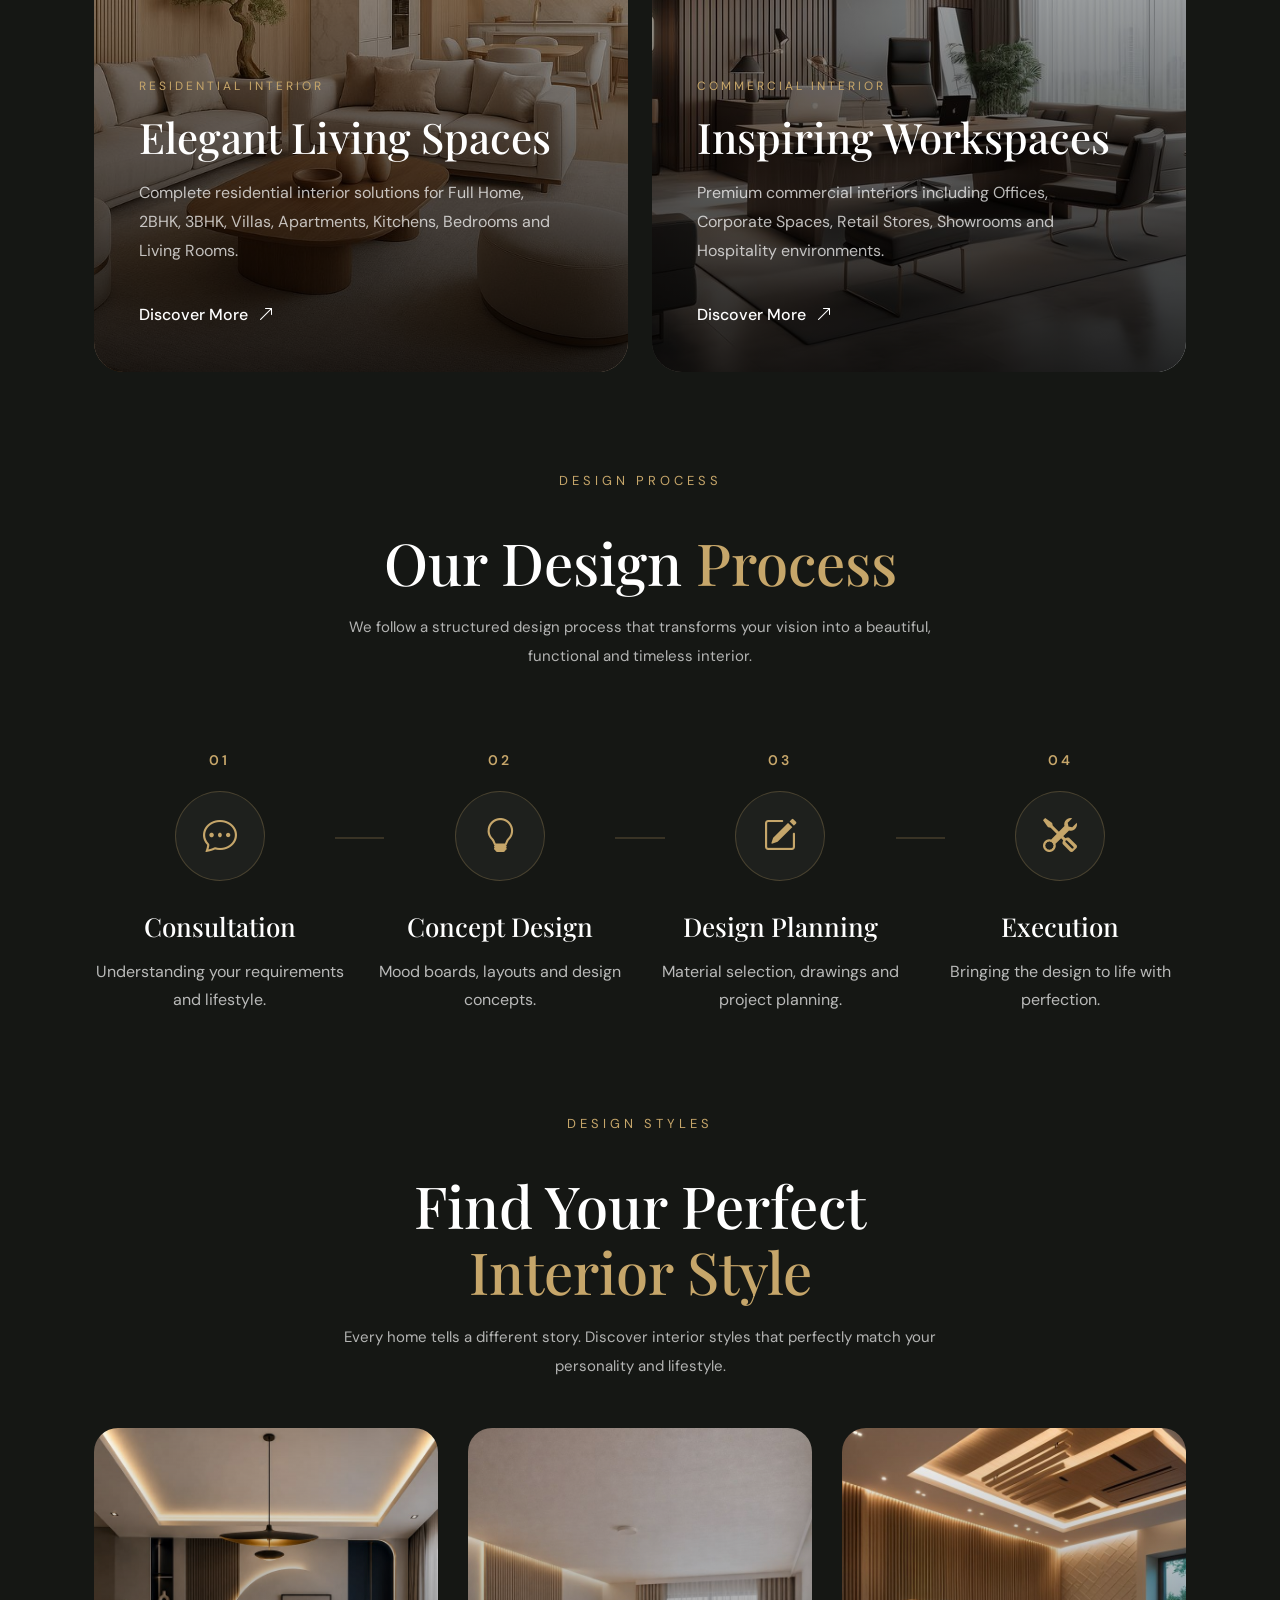
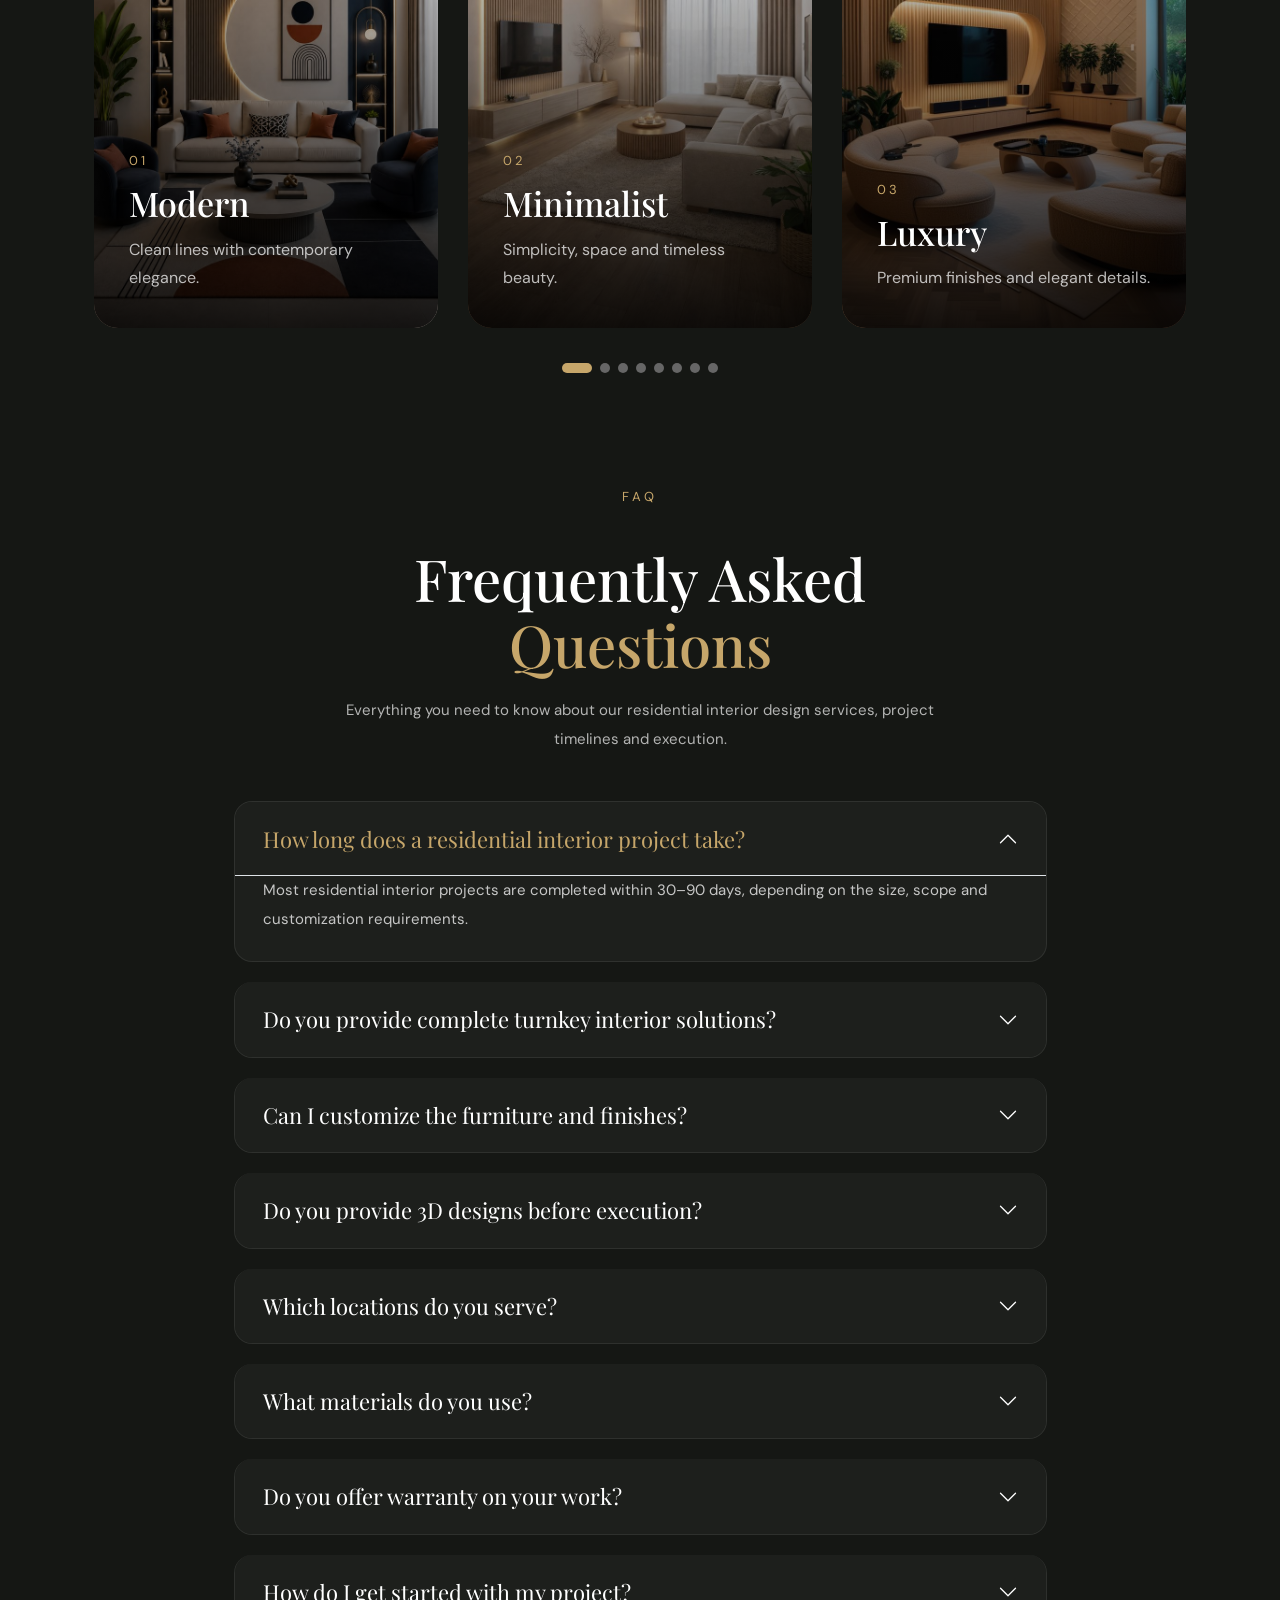
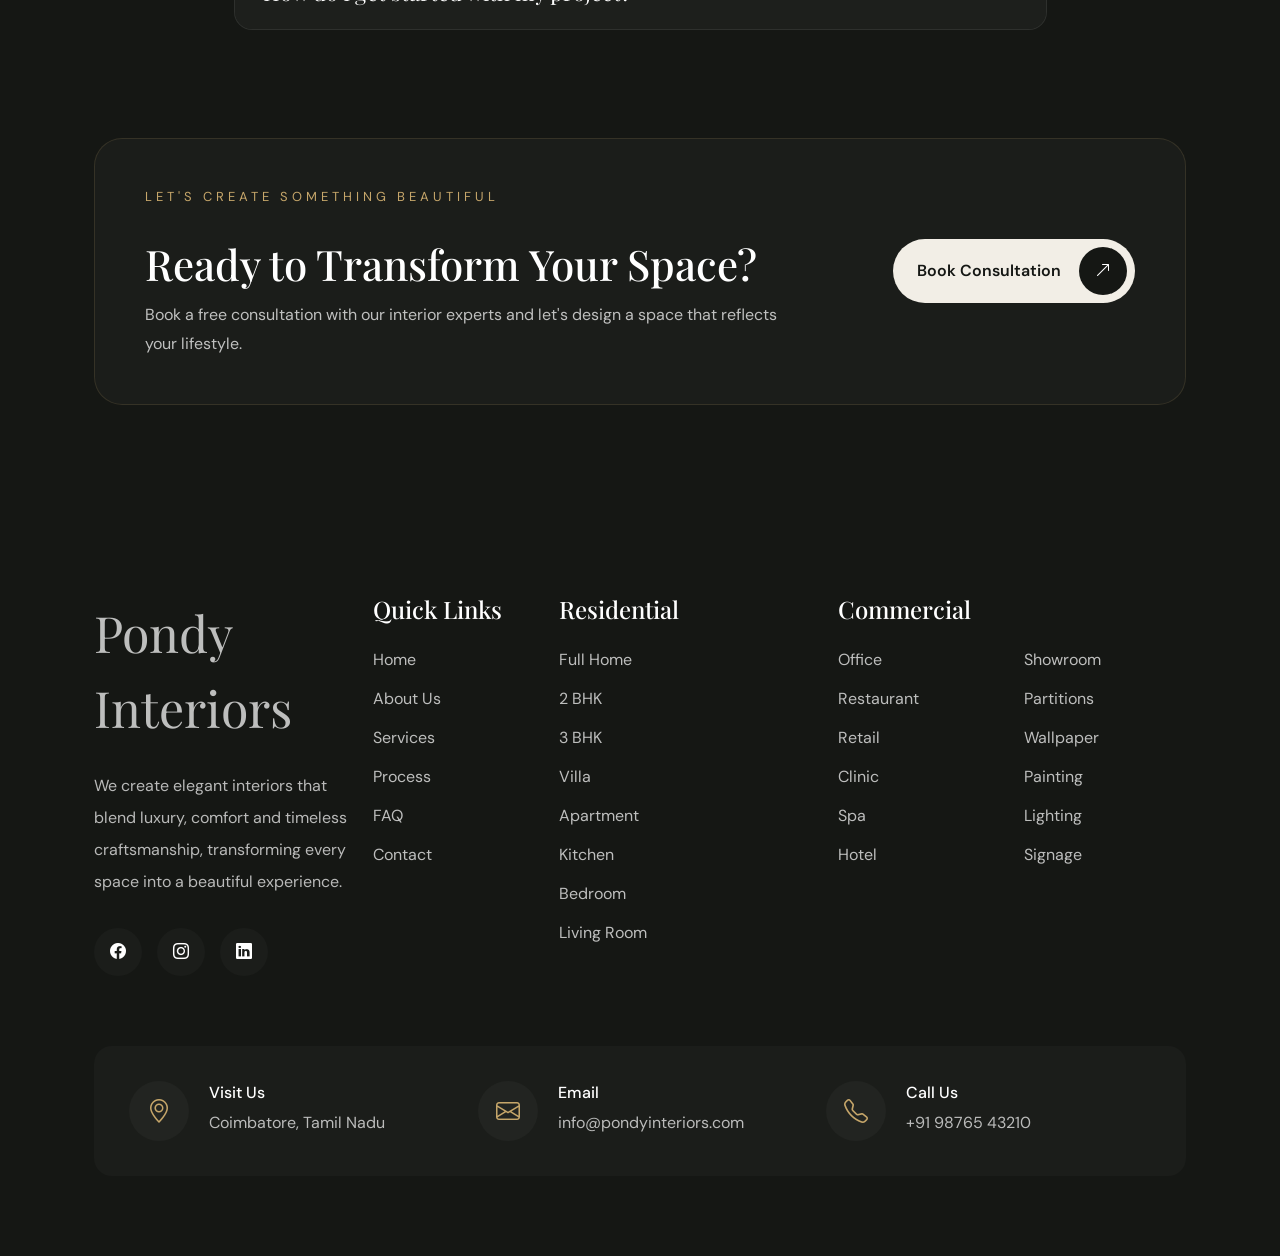
==== commit 0b29997a: "Home Page Fixed" ====
--- a/index.html
+++ b/index.html
@@ -75,9 +75,9 @@
 
                 <span class="brand-name">
 
-                    <strong>ATELIER</strong>
-
-                    <small>INTERIOR STUDIO</small>
+                    <strong>PONDY</strong>
+
+                    <small>INTERIORS DESIGN</small>
 
                 </span>
 
@@ -1429,7 +1429,7 @@
 
                     <div class="style-card">
 
-                        <img src="images/industrial.jpg" alt="">
+                        <img src="images/industrial1.jpg" alt="">
 
                         <div class="style-overlay">
 
@@ -1953,7 +1953,7 @@
 
                 <a href="index.html" class="footer-logo">
 
-                    ATELIER
+                    Pondy Interiors
 
                 </a>
 
--- a/style.css
+++ b/style.css
@@ -1337,33 +1337,10 @@
 
 .about-section {
     position: relative;
-    padding: 175px 50px;
+    padding-top:140px;
+    padding-bottom:80px;
     background: #151714;
     overflow: hidden;
-}
-
-/* Decorative Shapes */
-
-.about-section::before {
-    content: "";
-    position: absolute;
-    top: -180px;
-    right: -180px;
-    width: 450px;
-    height: 450px;
-    border-radius: 50%;
-    background: rgba(198, 166, 106, 0.06);
-}
-
-.about-section::after {
-    content: "";
-    position: absolute;
-    bottom: -120px;
-    left: -120px;
-    width: 260px;
-    height: 260px;
-    border: 1px solid rgba(198, 166, 106, 0.15);
-    border-radius: 50%;
 }
 
 /* ==========================================
@@ -1852,7 +1829,7 @@
 
 .services-section{
 
-    padding:120px 0;
+    padding:100px 0;
 
     background:#151714;
 
@@ -1866,7 +1843,7 @@
 
 .services-section::before{
 
-    content:"";
+    /* content:""; */
 
     position:absolute;
 
@@ -1884,7 +1861,7 @@
 
 .services-section::after{
 
-    content:"";
+    /* content:""; */
 
     position:absolute;
 
@@ -2228,7 +2205,7 @@
 =========================================*/
 
 .services-section{
-    padding:120px 0;
+    padding:100px 0;
     background:#151714;
     position:relative;
     overflow:hidden;
@@ -2237,7 +2214,7 @@
 /* Decorative Shapes */
 
 .services-section::before{
-    content:"";
+    /* content:""; */
     position:absolute;
     width:420px;
     height:420px;
@@ -2248,7 +2225,7 @@
 }
 
 .services-section::after{
-    content:"";
+    /* content:""; */
     position:absolute;
     width:280px;
     height:280px;
@@ -2776,7 +2753,9 @@
 
     background:rgba(198,166,106,.2);
 
-    margin:45px -10px 0;
+    margin:45px -10px;
+
+    margin-top: 87px;
 
 }
 
@@ -3249,9 +3228,9 @@
 
 .footer-section{
 
-    background:#111311;
-
-    padding:100px 0 30px;
+    /* background:#111311; */
+
+    padding:100px 0 0px;
 
 }
 
@@ -3367,7 +3346,8 @@
 
 .footer-contact-box{
 
-    margin-top:70px;
+    margin-top:50px;
+    margin-bottom:0;
 
     background:#1B1D1A;
 
@@ -3425,11 +3405,11 @@
 
 .footer-bottom{
 
-    margin-top:45px;
+    margin-top:25px;
 
     border-top:1px solid rgba(255,255,255,.08);
 
-    padding-top:25px;
+    padding-top:20px;
 
 }
 
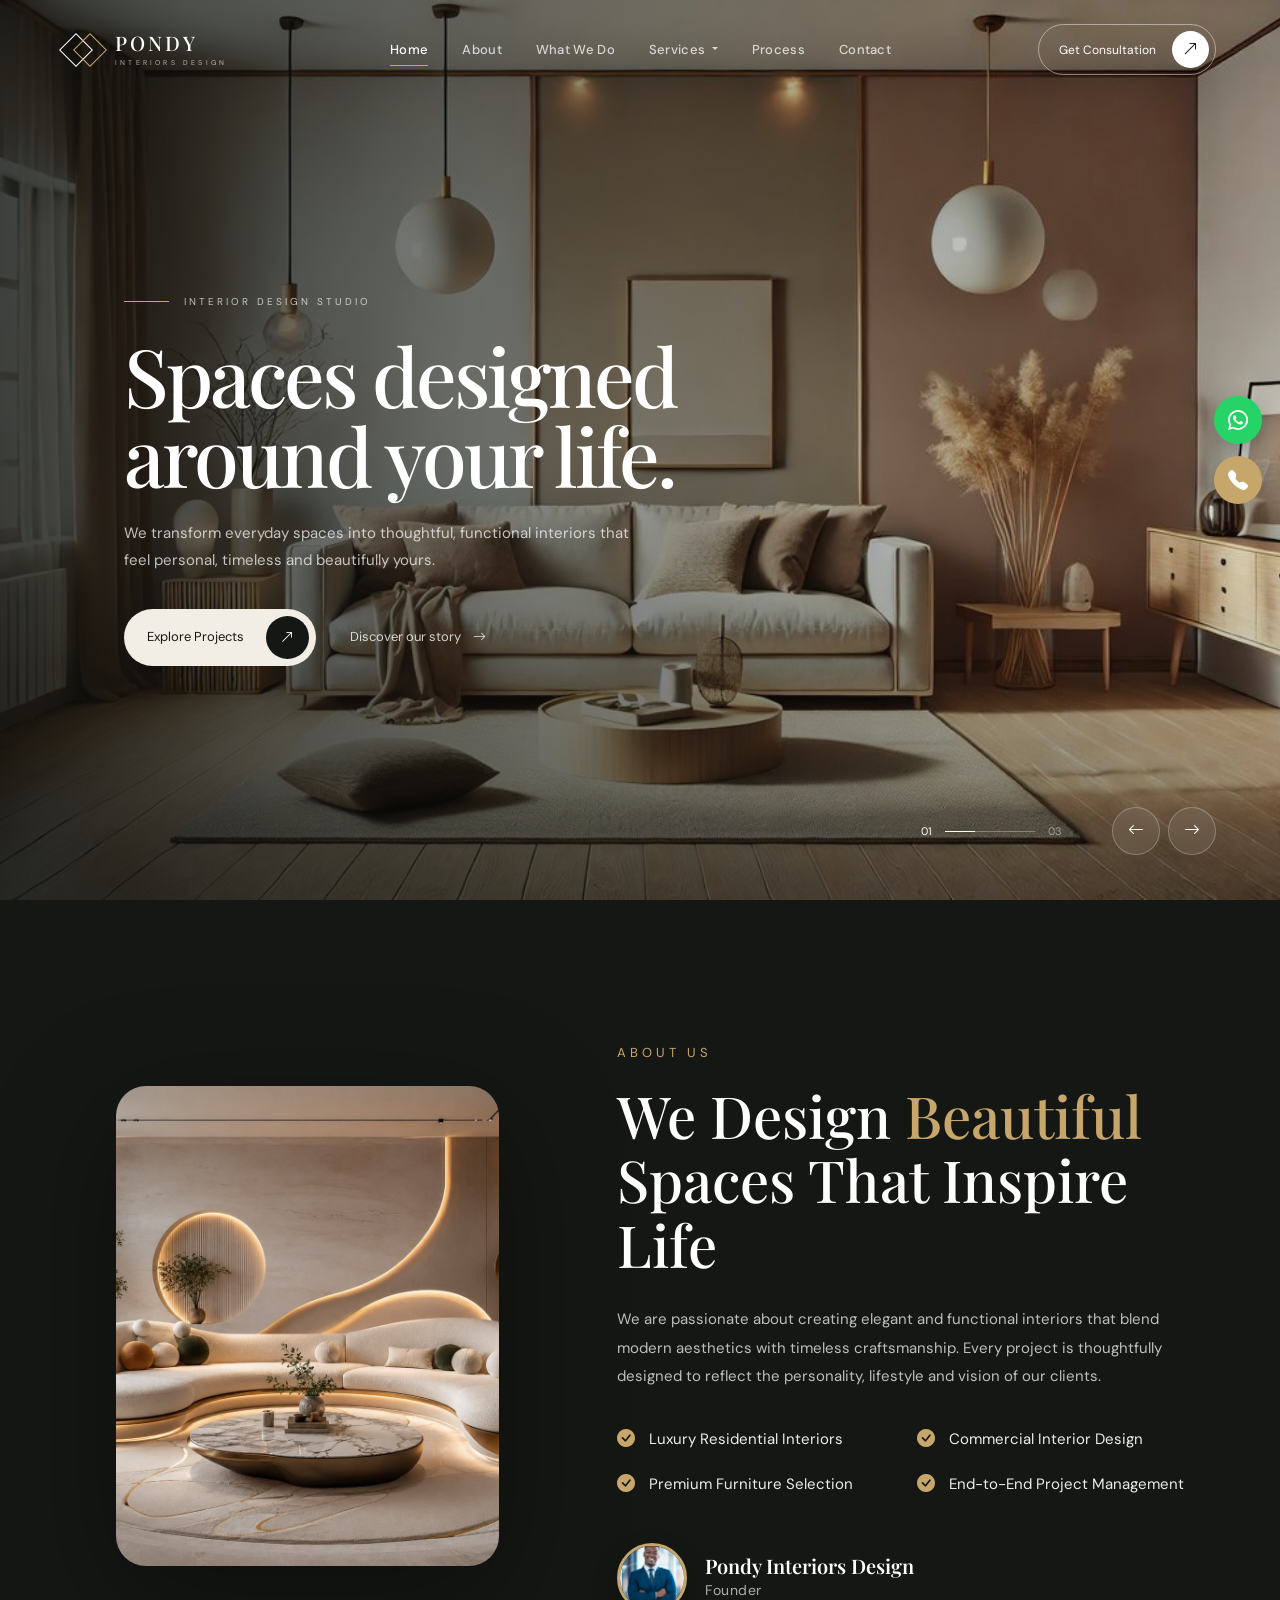
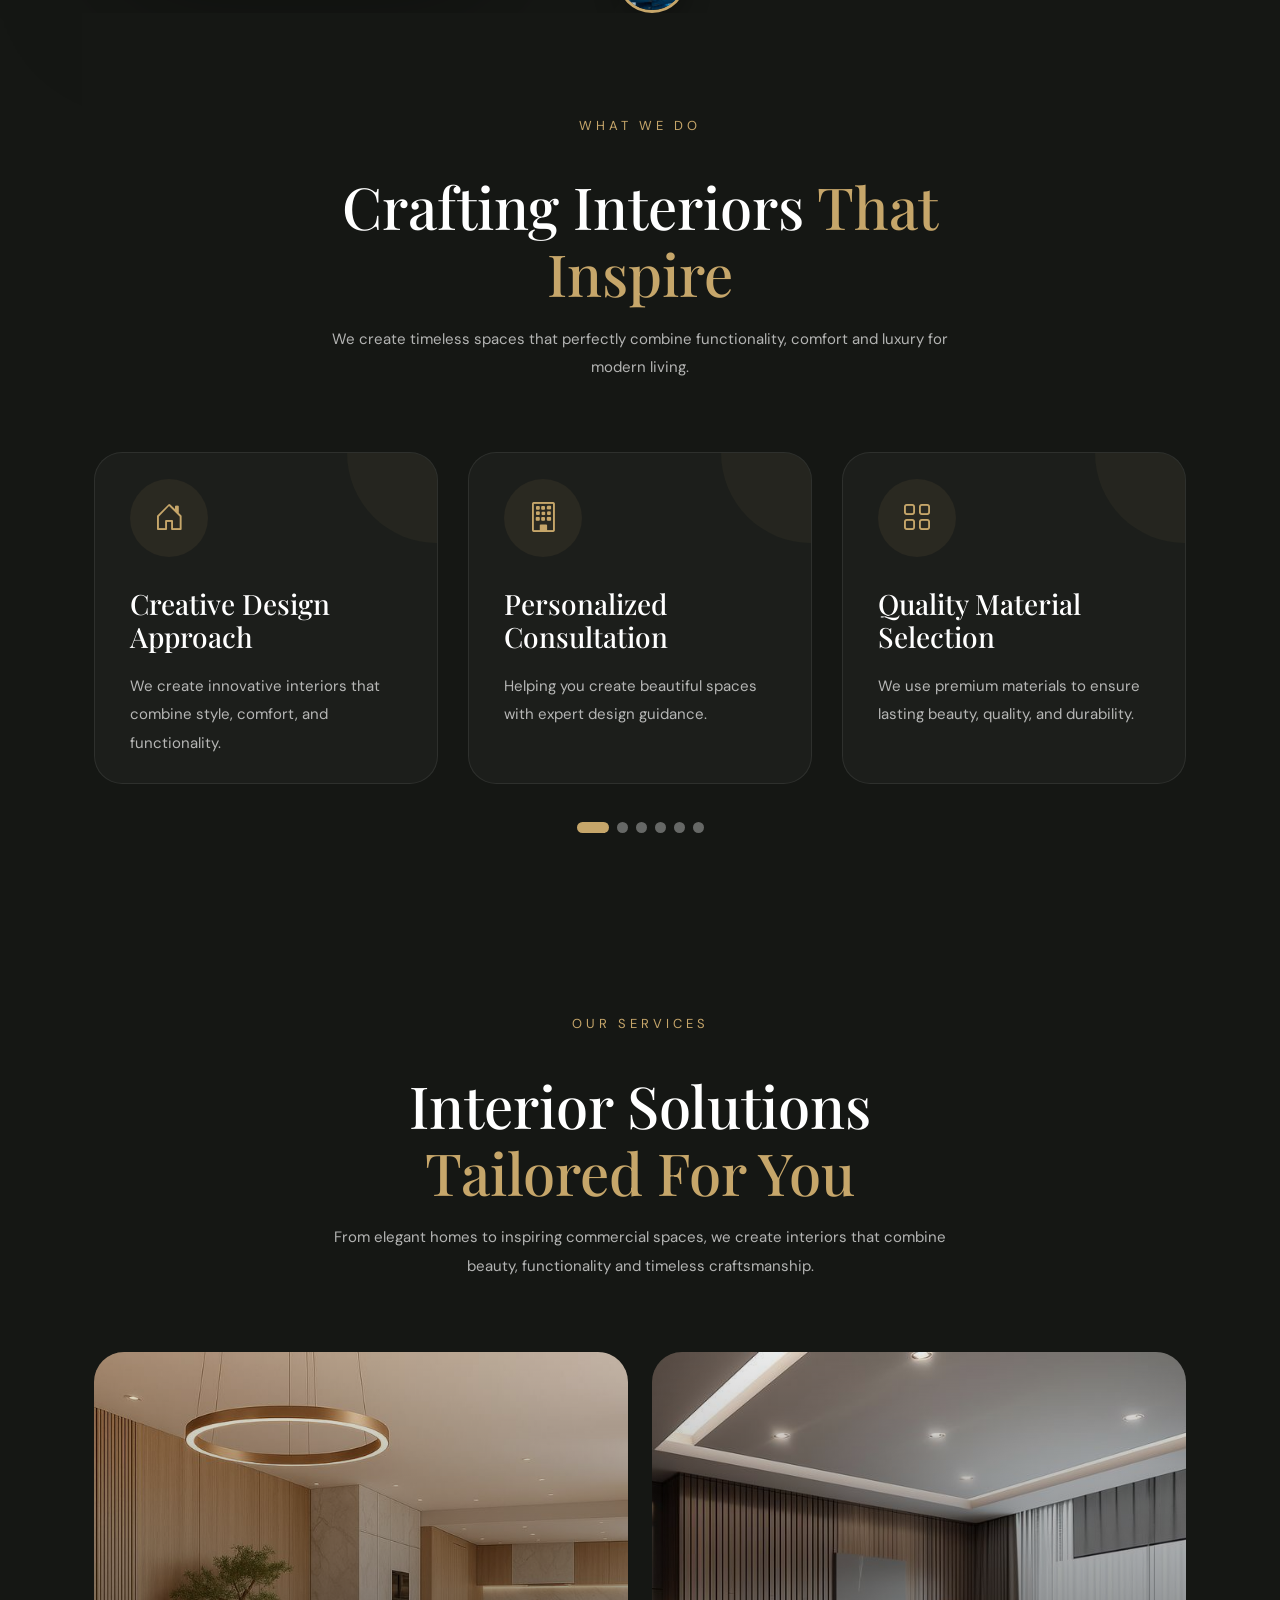
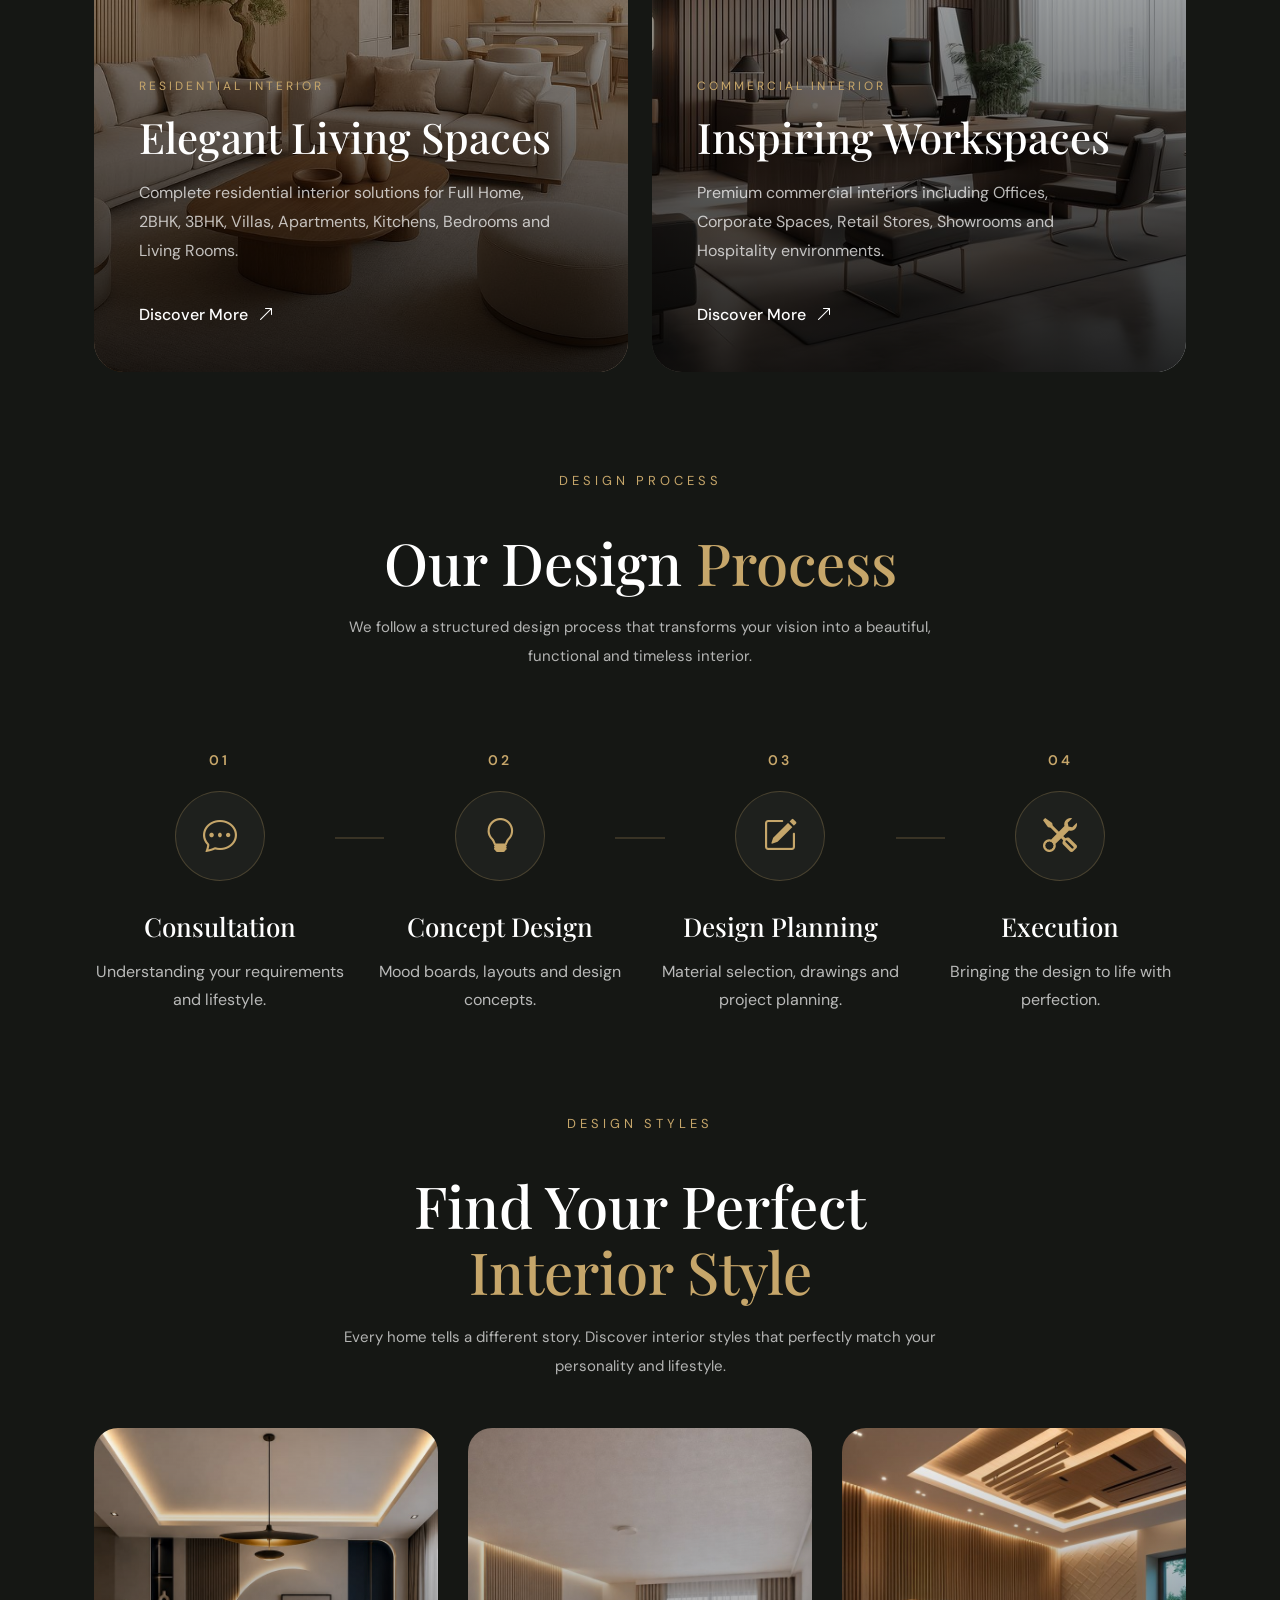
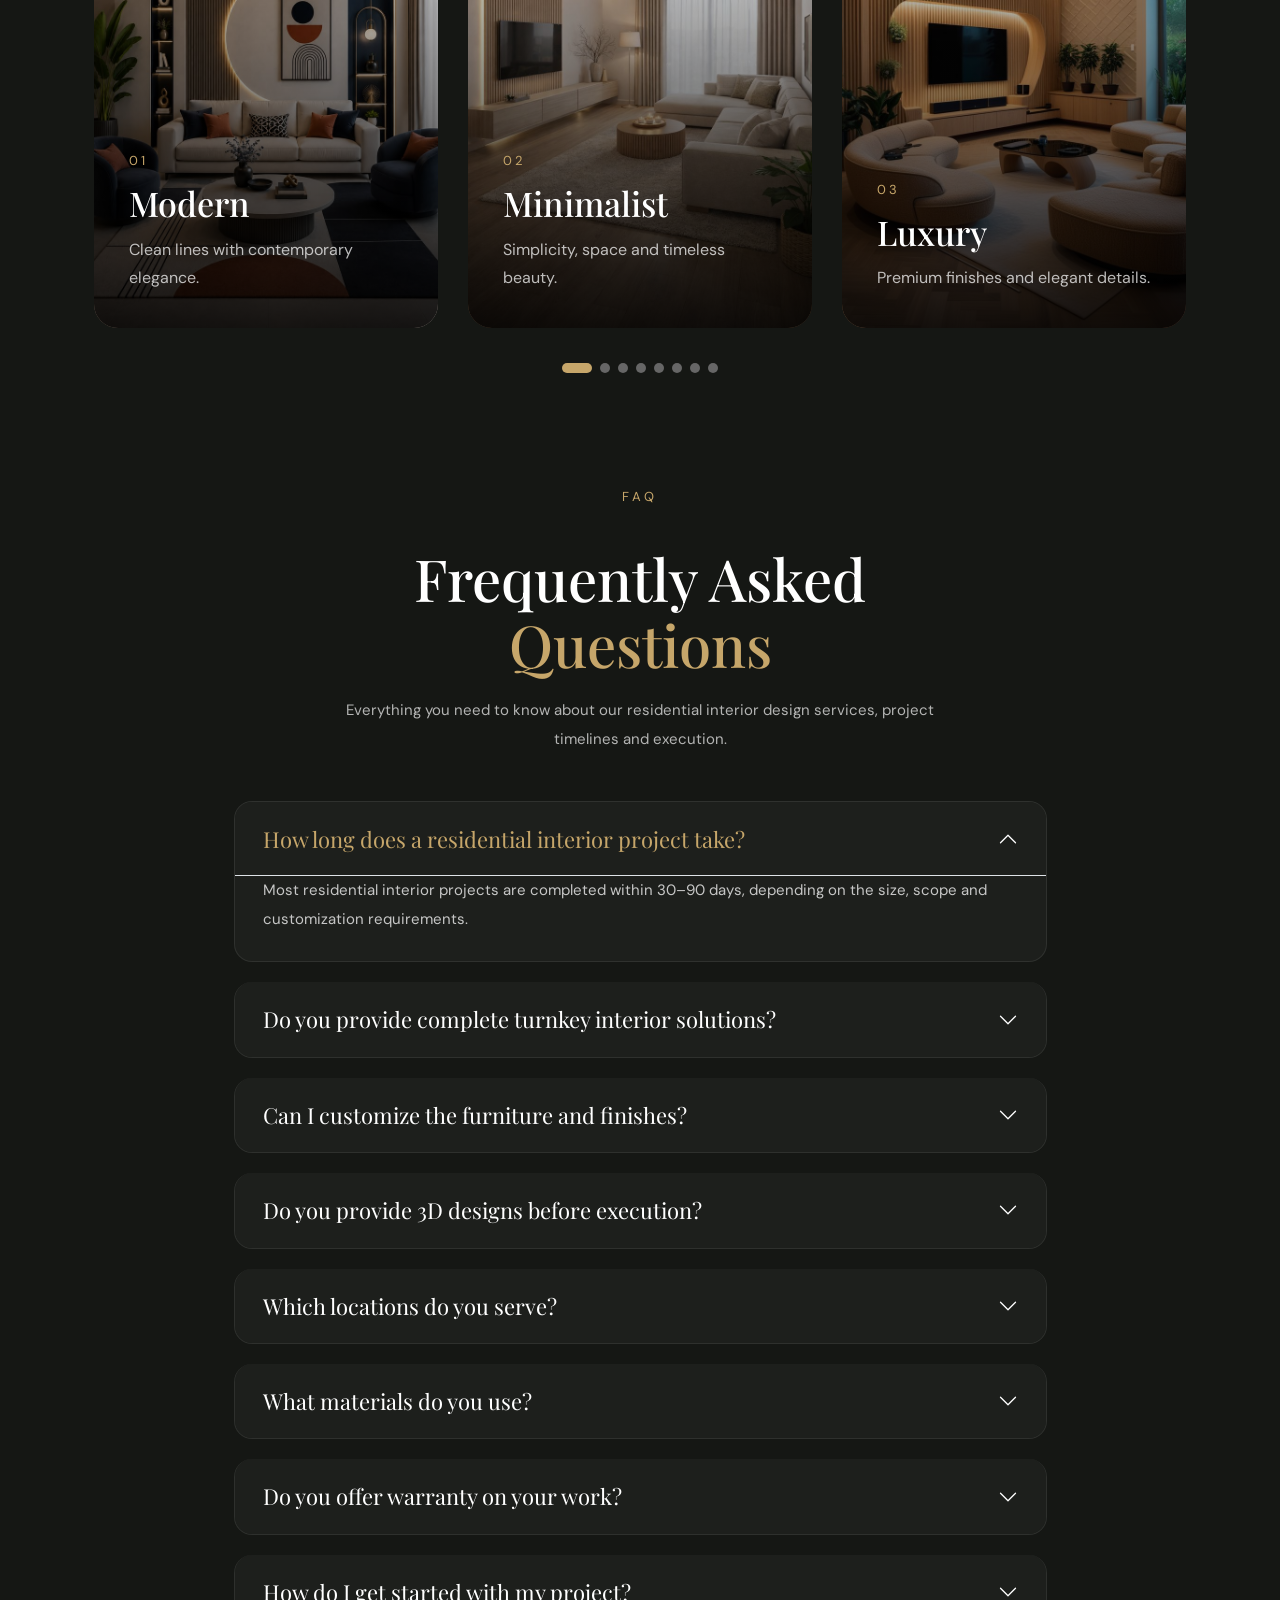
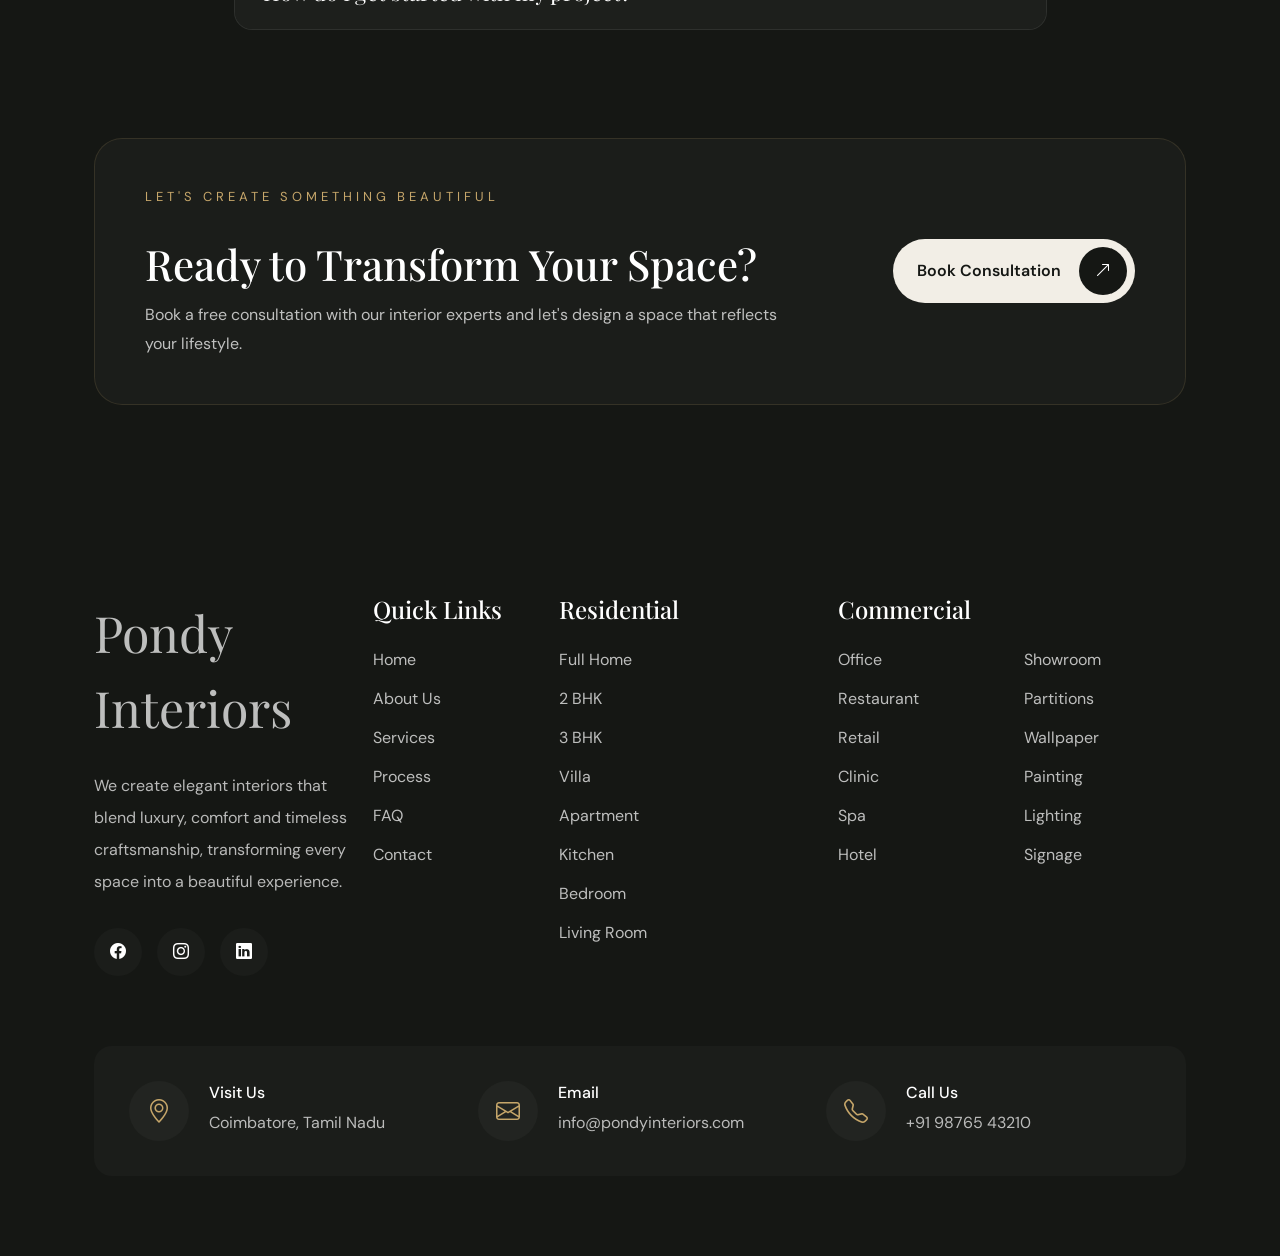
==== commit a89377ae: "Added Whatsapp and Call" ====
--- a/index.html
+++ b/index.html
@@ -221,6 +221,40 @@
         </div>
 
     </nav>
+
+
+
+
+<!--=========================================
+        FLOATING CONTACT BUTTONS
+==========================================-->
+
+<div class="floating-contact">
+
+    <!-- WhatsApp -->
+
+    <a href="https://wa.me/919876543210"
+        target="_blank"
+        class="floating-btn whatsapp-btn"
+        aria-label="WhatsApp">
+
+        <i class="bi bi-whatsapp"></i>
+
+    </a>
+
+    <!-- Call -->
+
+    <a href="tel:+919876543210"
+        class="floating-btn call-btn"
+        aria-label="Call">
+
+        <i class="bi bi-telephone-fill"></i>
+
+    </a>
+
+</div>
+
+
 
 
 
--- a/style.css
+++ b/style.css
@@ -403,6 +403,150 @@
 
     color: var(--white);
 }
+
+
+
+
+/*=========================================
+        FLOATING CONTACT
+=========================================*/
+
+.floating-contact{
+
+    position: fixed;
+
+    right: 18px;
+
+    top: 50%;
+
+    transform: translateY(-50%);
+
+    display: flex;
+
+    flex-direction: column;
+
+    gap: 12px;
+
+    z-index: 9999;
+
+}
+
+.floating-btn{
+
+    width: 48px;
+
+    height: 48px;
+
+    border-radius: 50%;
+
+    display: flex;
+
+    justify-content: center;
+
+    align-items: center;
+
+    text-decoration: none;
+
+    color: #fff;
+
+    font-size: 20px;
+
+    box-shadow: 0 8px 20px rgba(0,0,0,.25);
+
+    transition: .35s;
+
+}
+
+/* WhatsApp */
+
+.whatsapp-btn{
+
+    background: #25D366;
+
+}
+
+.whatsapp-btn:hover{
+
+    background: #1EBE5D;
+
+    color: #fff;
+
+    transform: scale(1.08);
+
+}
+
+/* Call */
+
+.call-btn{
+
+    background: #C6A66A;
+
+}
+
+.call-btn:hover{
+
+    background: #B69254;
+
+    color: #fff;
+
+    transform: scale(1.08);
+
+}
+
+/*==========================
+        Tablet
+==========================*/
+
+@media (max-width: 992px){
+
+    .floating-contact{
+
+        right: 15px;
+
+    }
+
+    .floating-btn{
+
+        width: 44px;
+
+        height: 44px;
+
+        font-size: 18px;
+
+    }
+
+}
+
+/*==========================
+        Mobile
+==========================*/
+
+@media (max-width: 576px){
+
+    .floating-contact{
+
+        right: 10px;
+
+        gap: 10px;
+
+    }
+
+    .floating-btn{
+
+        width: 40px;
+
+        height: 40px;
+
+        font-size: 16px;
+
+    }
+
+}
+
+
+
+
+
 
 
 /* =====================================
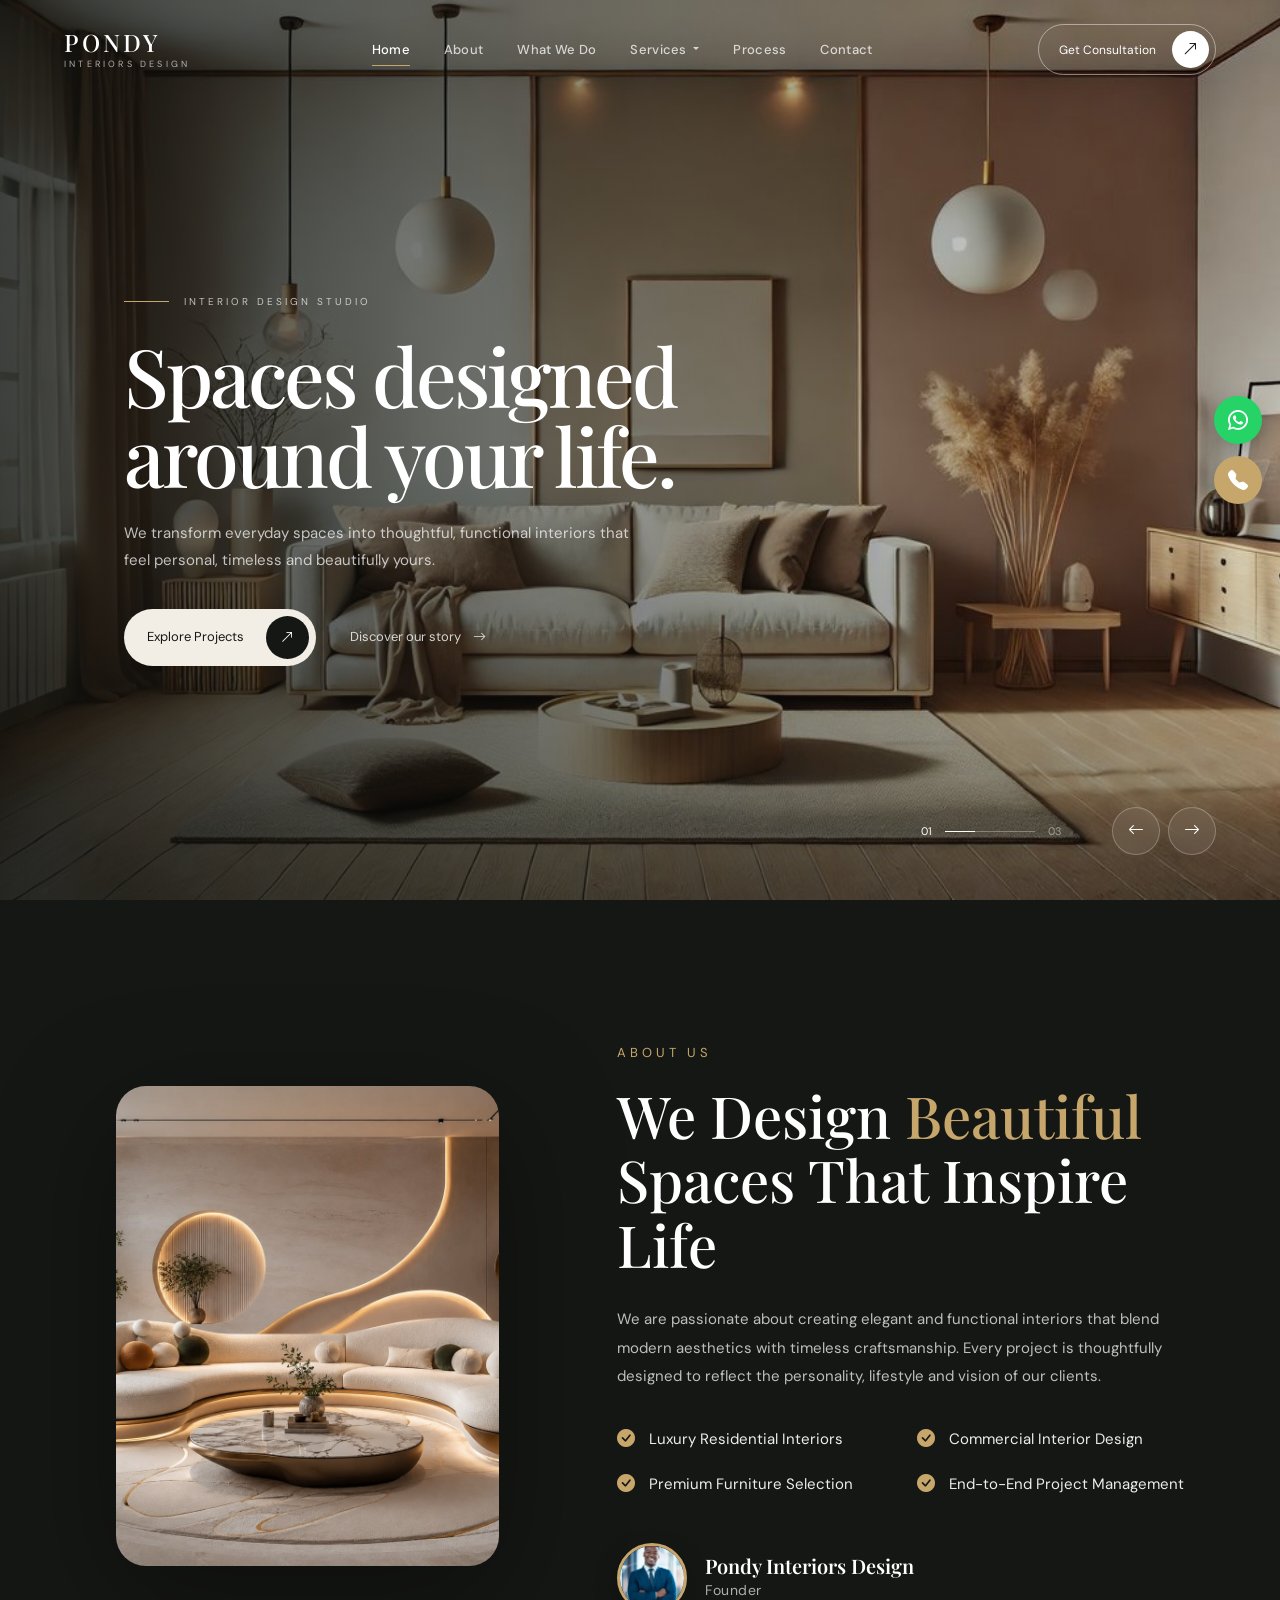
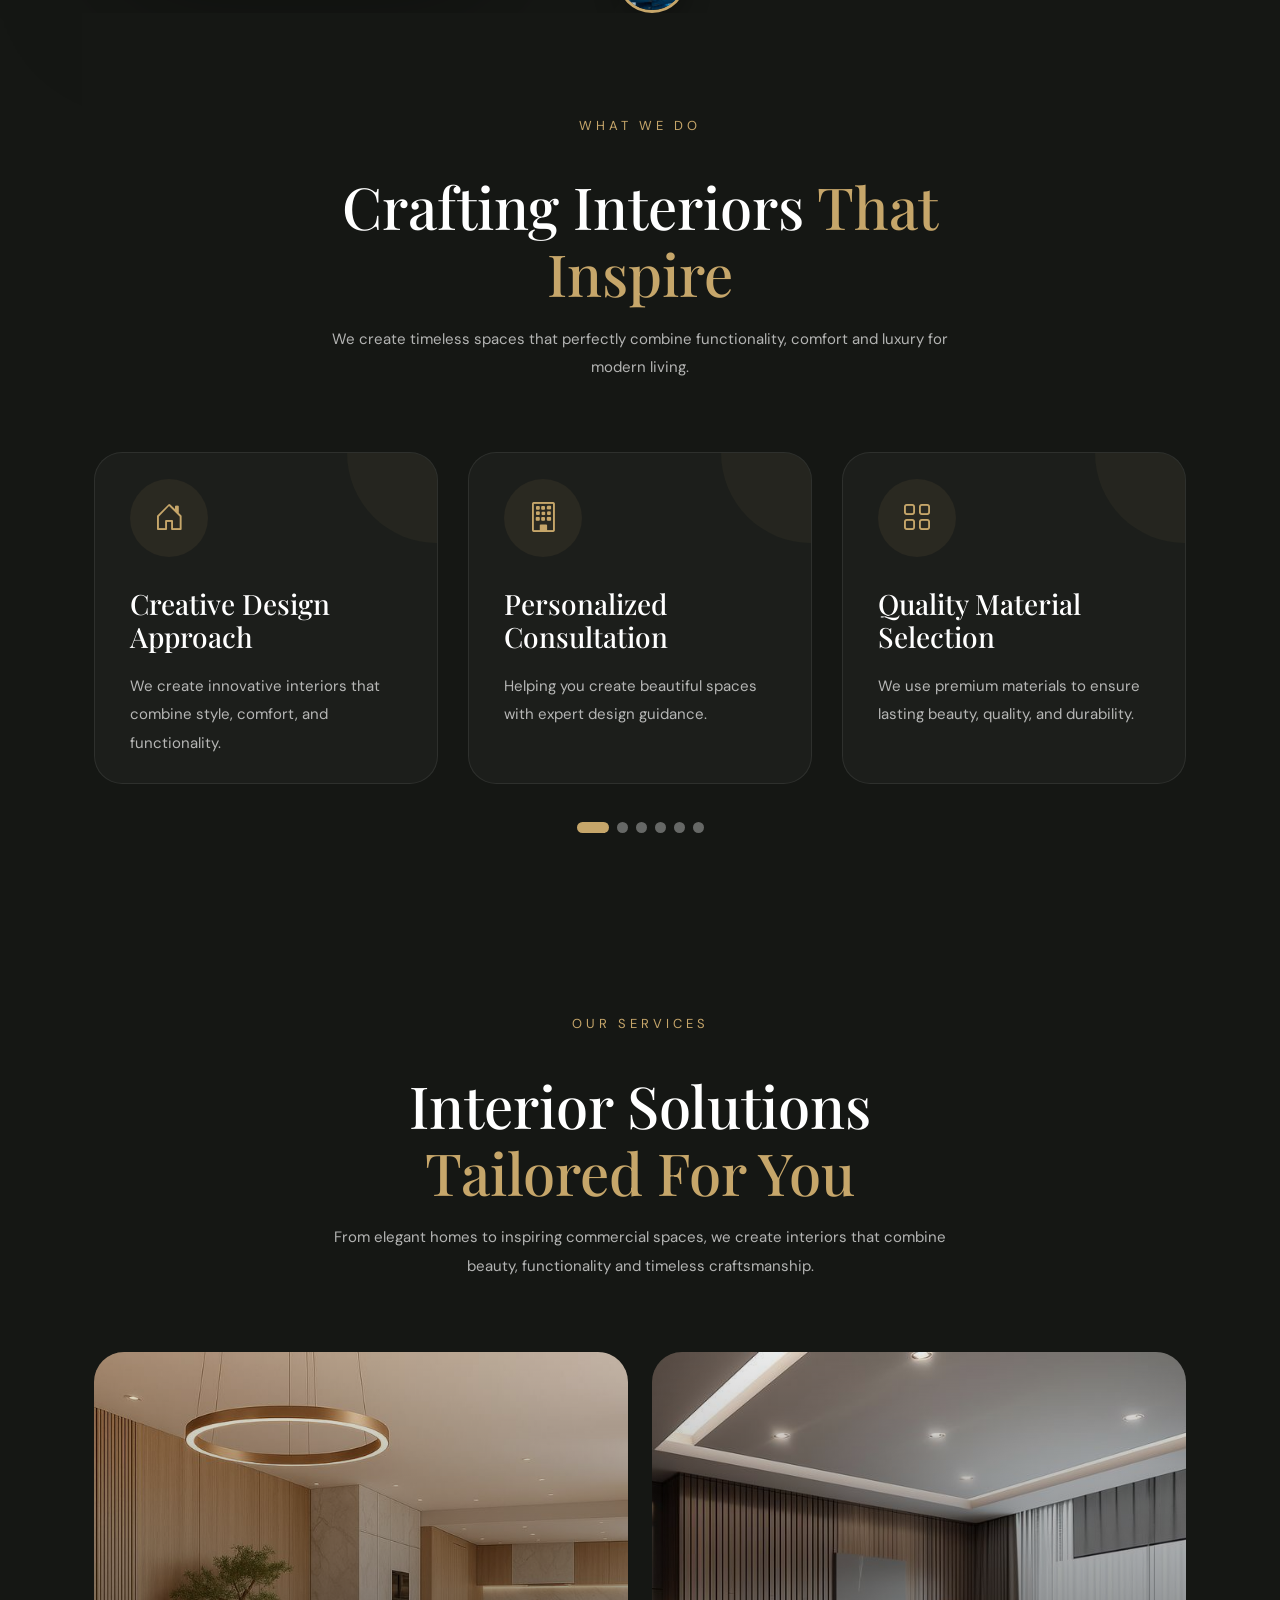
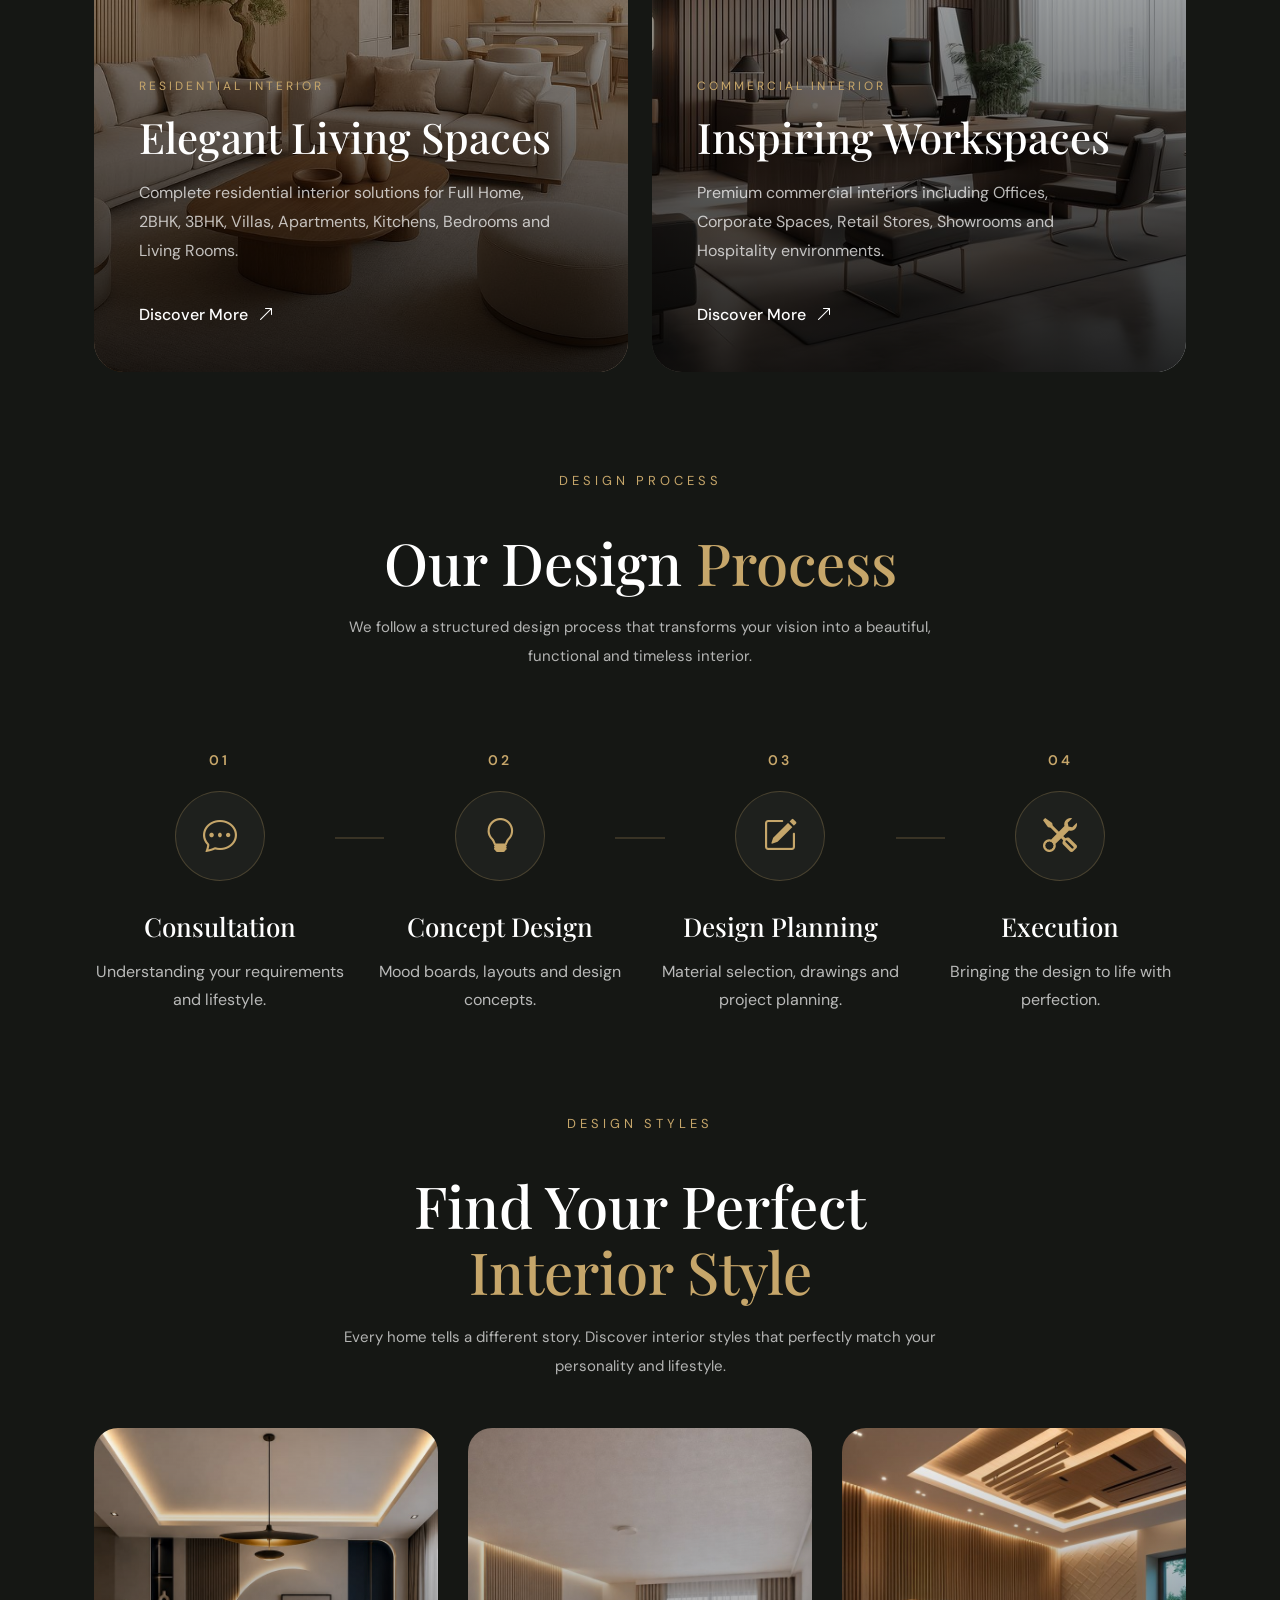
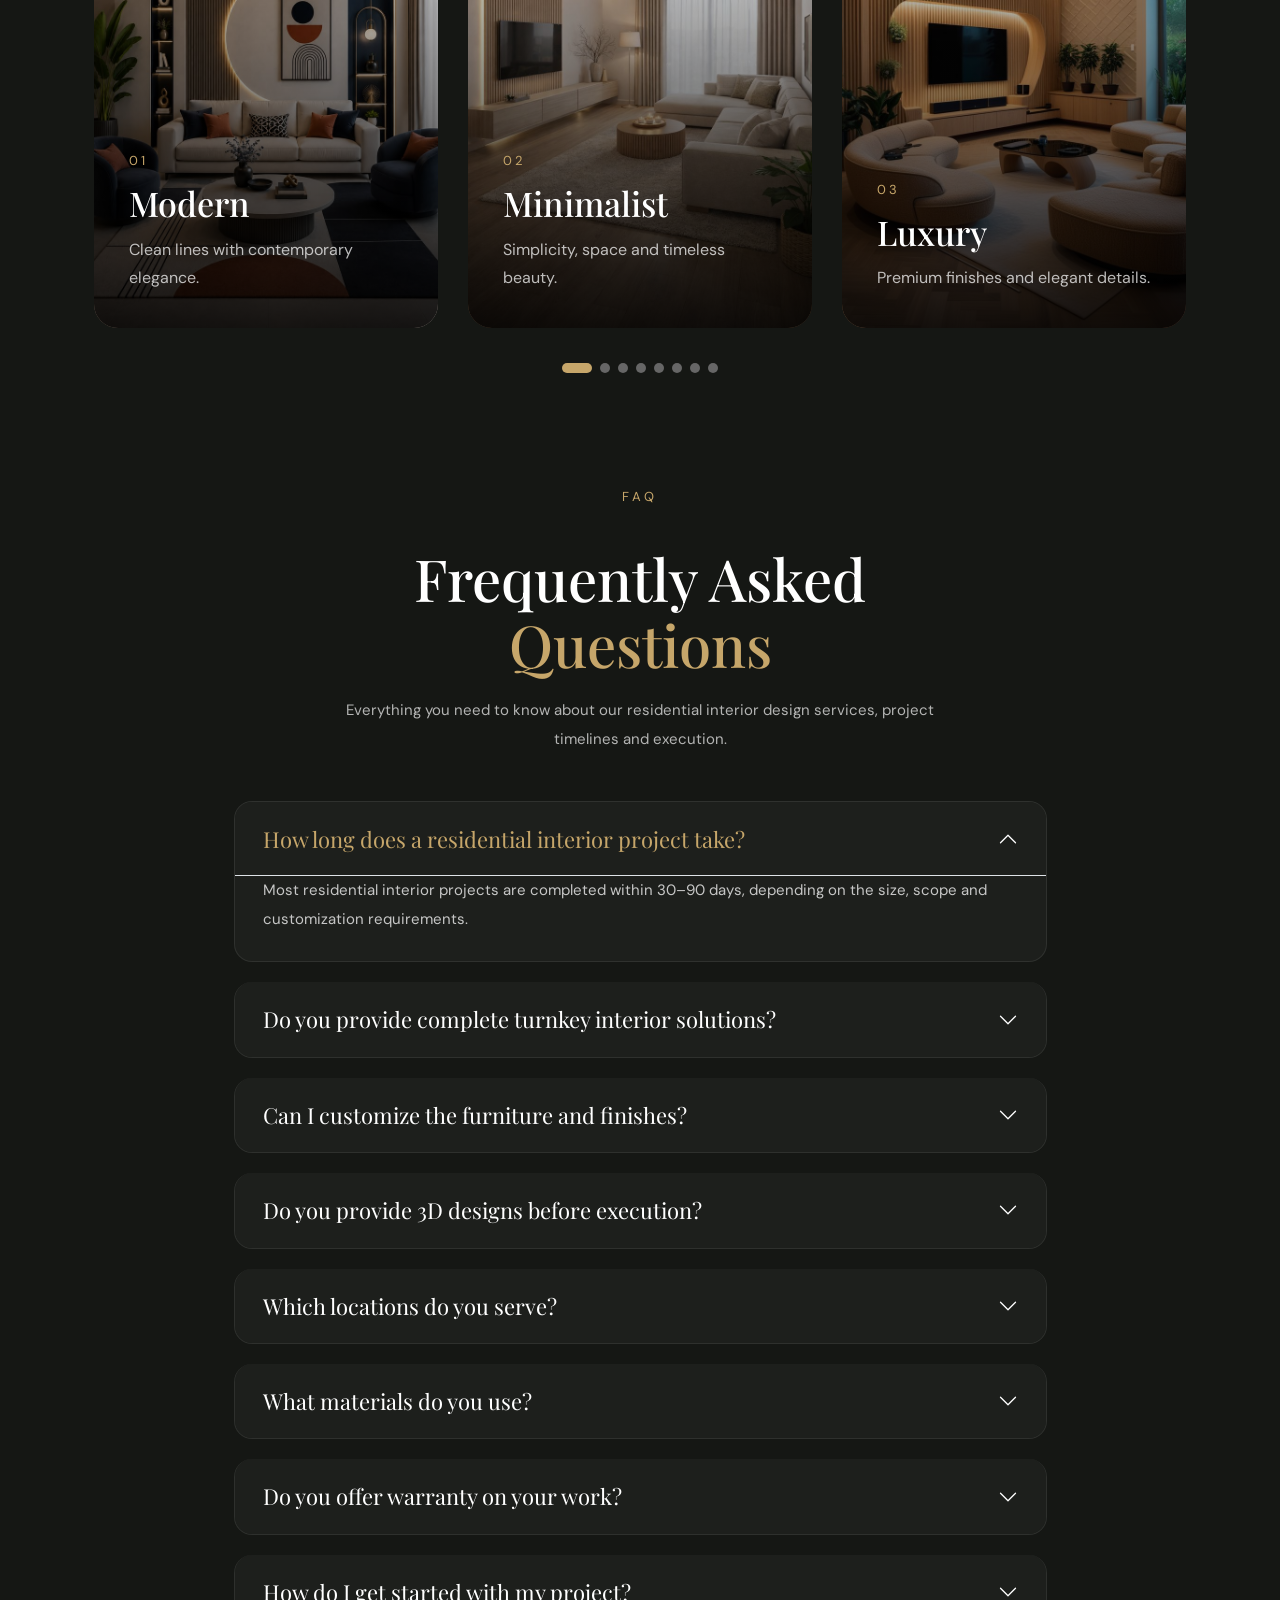
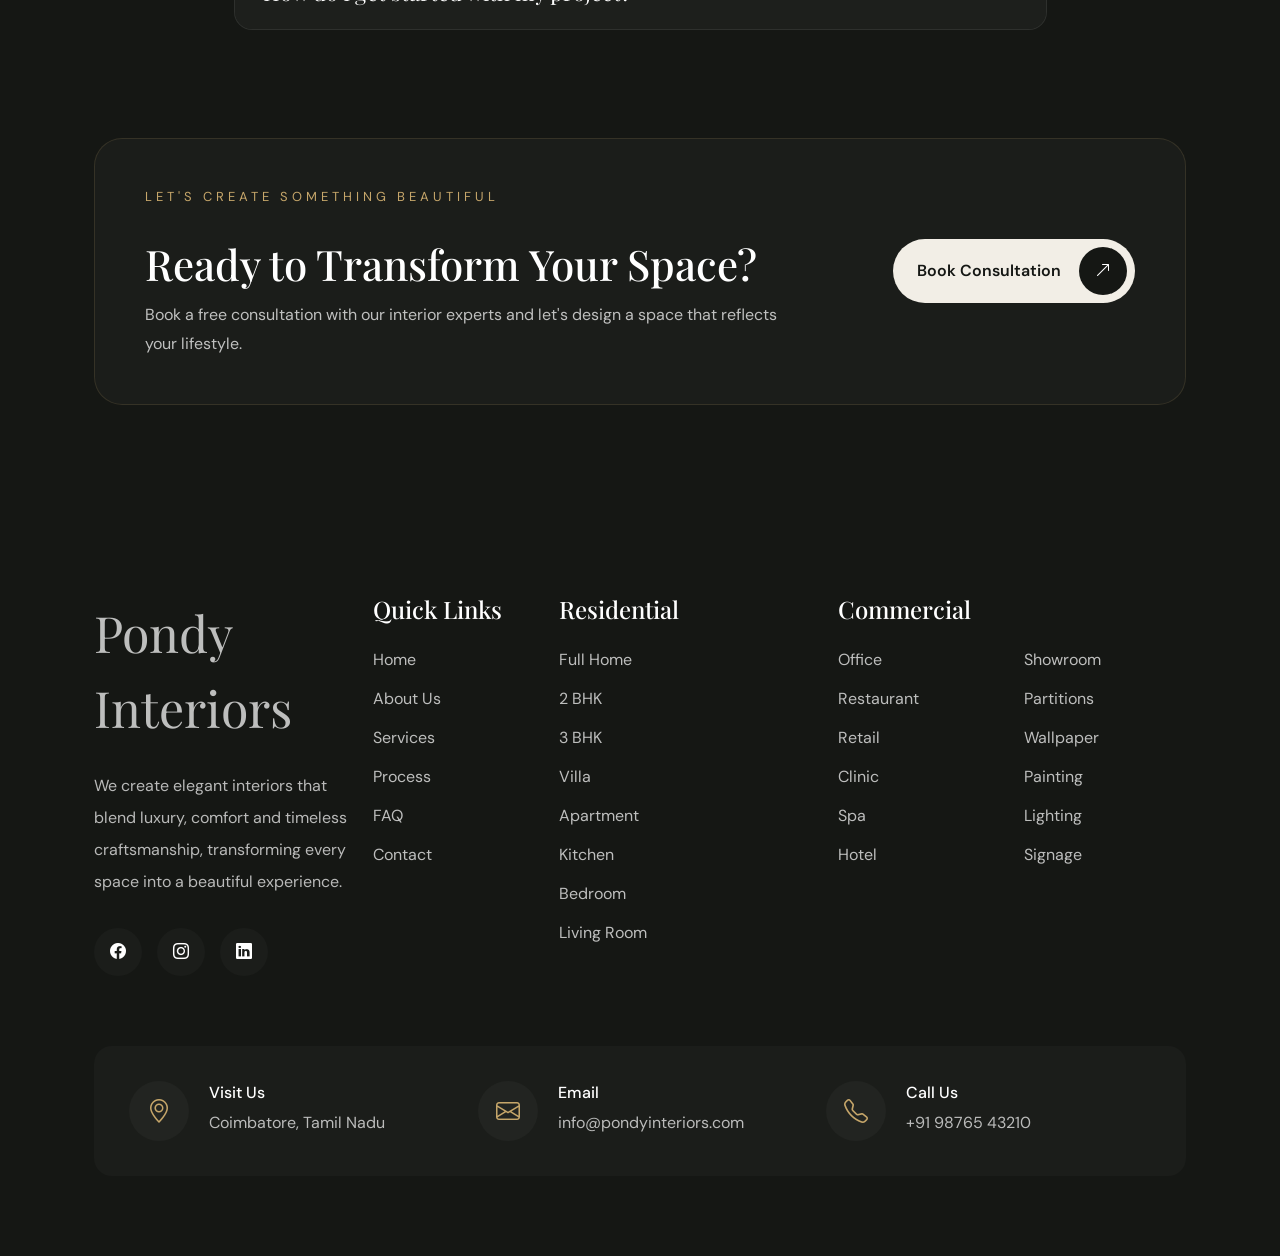
==== commit 1b0fe80f: "Added Up Arrow Button" ====
--- a/index.html
+++ b/index.html
@@ -64,13 +64,6 @@
             <!-- LOGO -->
 
             <a class="navbar-brand brand-logo" href="#">
-
-                <span class="brand-mark">
-
-                    <span></span>
-                    <span></span>
-
-                </span>
 
 
                 <span class="brand-name">
@@ -255,6 +248,17 @@
 </div>
 
 
+<!--=========================================
+        SCROLL TO TOP
+==========================================-->
+
+<a href="#home" id="scrollTop" class="scroll-top">
+
+    <i class="bi bi-arrow-up"></i>
+
+</a>
+
+
 
 
 
@@ -417,12 +421,12 @@
                                     </p>
 
 
-                                    <div class="hero-buttons">
+                                   <div class="hero-buttons">
 
 
                                         <a href="#projects" class="primary-btn">
 
-                                            View Our Work
+                                            Explore Projects
 
                                             <span>
 
@@ -433,9 +437,9 @@
                                         </a>
 
 
-                                        <a href="#contact" class="text-btn">
-
-                                            Start a project
+                                        <a href="#about" class="text-btn">
+
+                                            Discover our story
 
                                             <i class="bi bi-arrow-right"></i>
 
@@ -510,9 +514,9 @@
                                     <div class="hero-buttons">
 
 
-                                        <a href="#contact" class="primary-btn">
-
-                                            Start Your Project
+                                        <a href="#projects" class="primary-btn">
+
+                                            Explore Projects
 
                                             <span>
 
@@ -523,9 +527,9 @@
                                         </a>
 
 
-                                        <a href="#process" class="text-btn">
-
-                                            Our process
+                                        <a href="#about" class="text-btn">
+
+                                            Discover our story
 
                                             <i class="bi bi-arrow-right"></i>
 
@@ -1463,7 +1467,7 @@
 
                     <div class="style-card">
 
-                        <img src="images/industrial1.jpg" alt="">
+                        <img src="images/industrial.jpg" alt="">
 
                         <div class="style-overlay">
 
--- a/style.css
+++ b/style.css
@@ -182,7 +182,7 @@
 
     font-family: "Playfair Display", serif;
 
-    font-size: 20px;
+    font-size: 24px;
 
     font-weight: 500;
 
@@ -194,7 +194,7 @@
 
     margin-top: 6px;
 
-    font-size: 7px;
+    font-size: 9px;
 
     letter-spacing: 3.2px;
 
@@ -542,6 +542,113 @@
     }
 
 }
+
+
+
+
+
+/*=========================================
+        SCROLL TO TOP
+=========================================*/
+
+.scroll-top{
+
+    position: fixed;
+
+    right: 20px;
+
+    bottom: 25px;
+
+    width: 48px;
+
+    height: 48px;
+
+    border-radius: 50%;
+
+    background: #C6A66A;
+
+    color: #151714;
+
+    display: flex;
+
+    justify-content: center;
+
+    align-items: center;
+
+    text-decoration: none;
+
+    font-size: 20px;
+
+    box-shadow: 0 8px 20px rgba(0,0,0,.25);
+
+    opacity: 0;
+
+    visibility: hidden;
+
+    transition: .35s;
+
+    z-index: 9999;
+
+}
+
+.scroll-top.show{
+
+    opacity: 1;
+
+    visibility: visible;
+
+}
+
+.scroll-top:hover{
+
+    background: #ffffff;
+
+    color: #151714;
+
+    transform: translateY(-5px);
+
+}
+
+/* Tablet */
+
+@media(max-width:992px){
+
+    .scroll-top{
+
+        width:44px;
+
+        height:44px;
+
+        right:18px;
+
+        bottom:20px;
+
+    }
+
+}
+
+/* Mobile */
+
+@media(max-width:576px){
+
+    .scroll-top{
+
+        width:40px;
+
+        height:40px;
+
+        right:15px;
+
+        bottom:18px;
+
+        font-size:18px;
+
+    }
+
+}
+
+
+
 
 
 
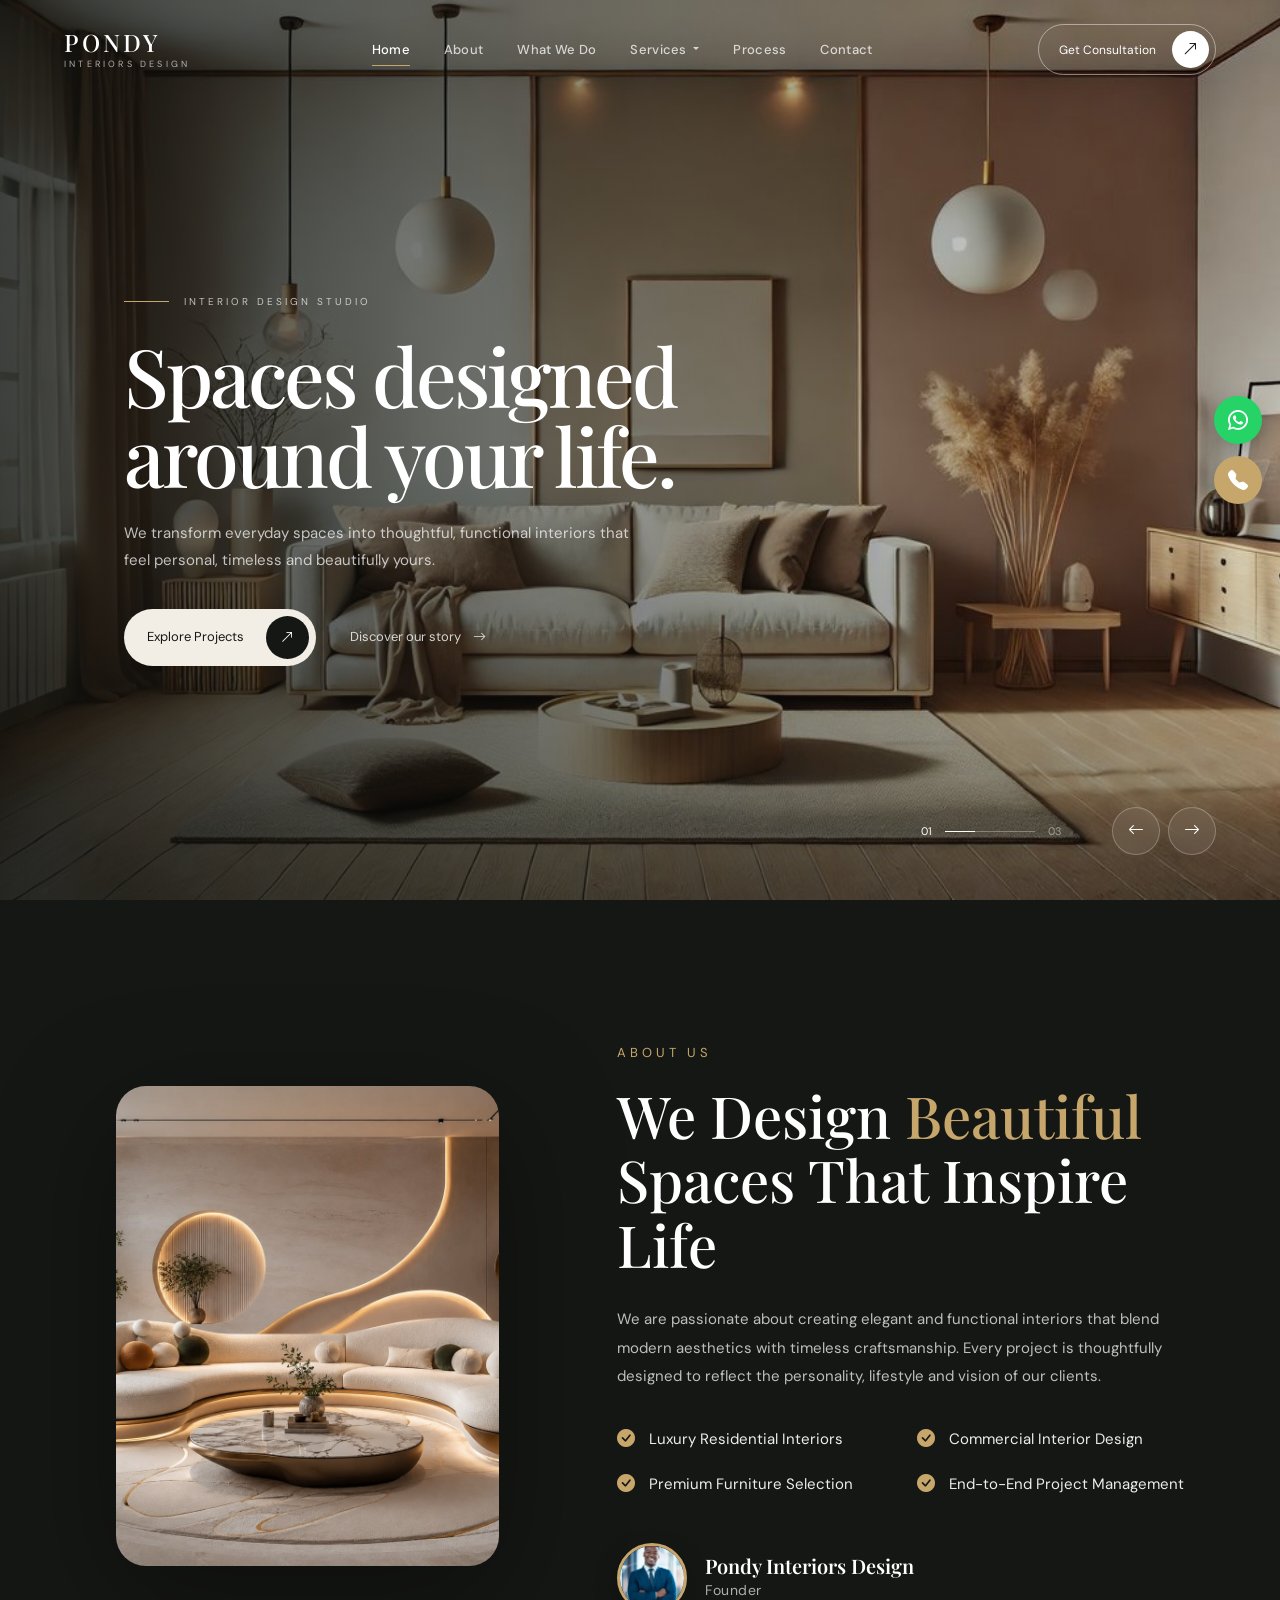
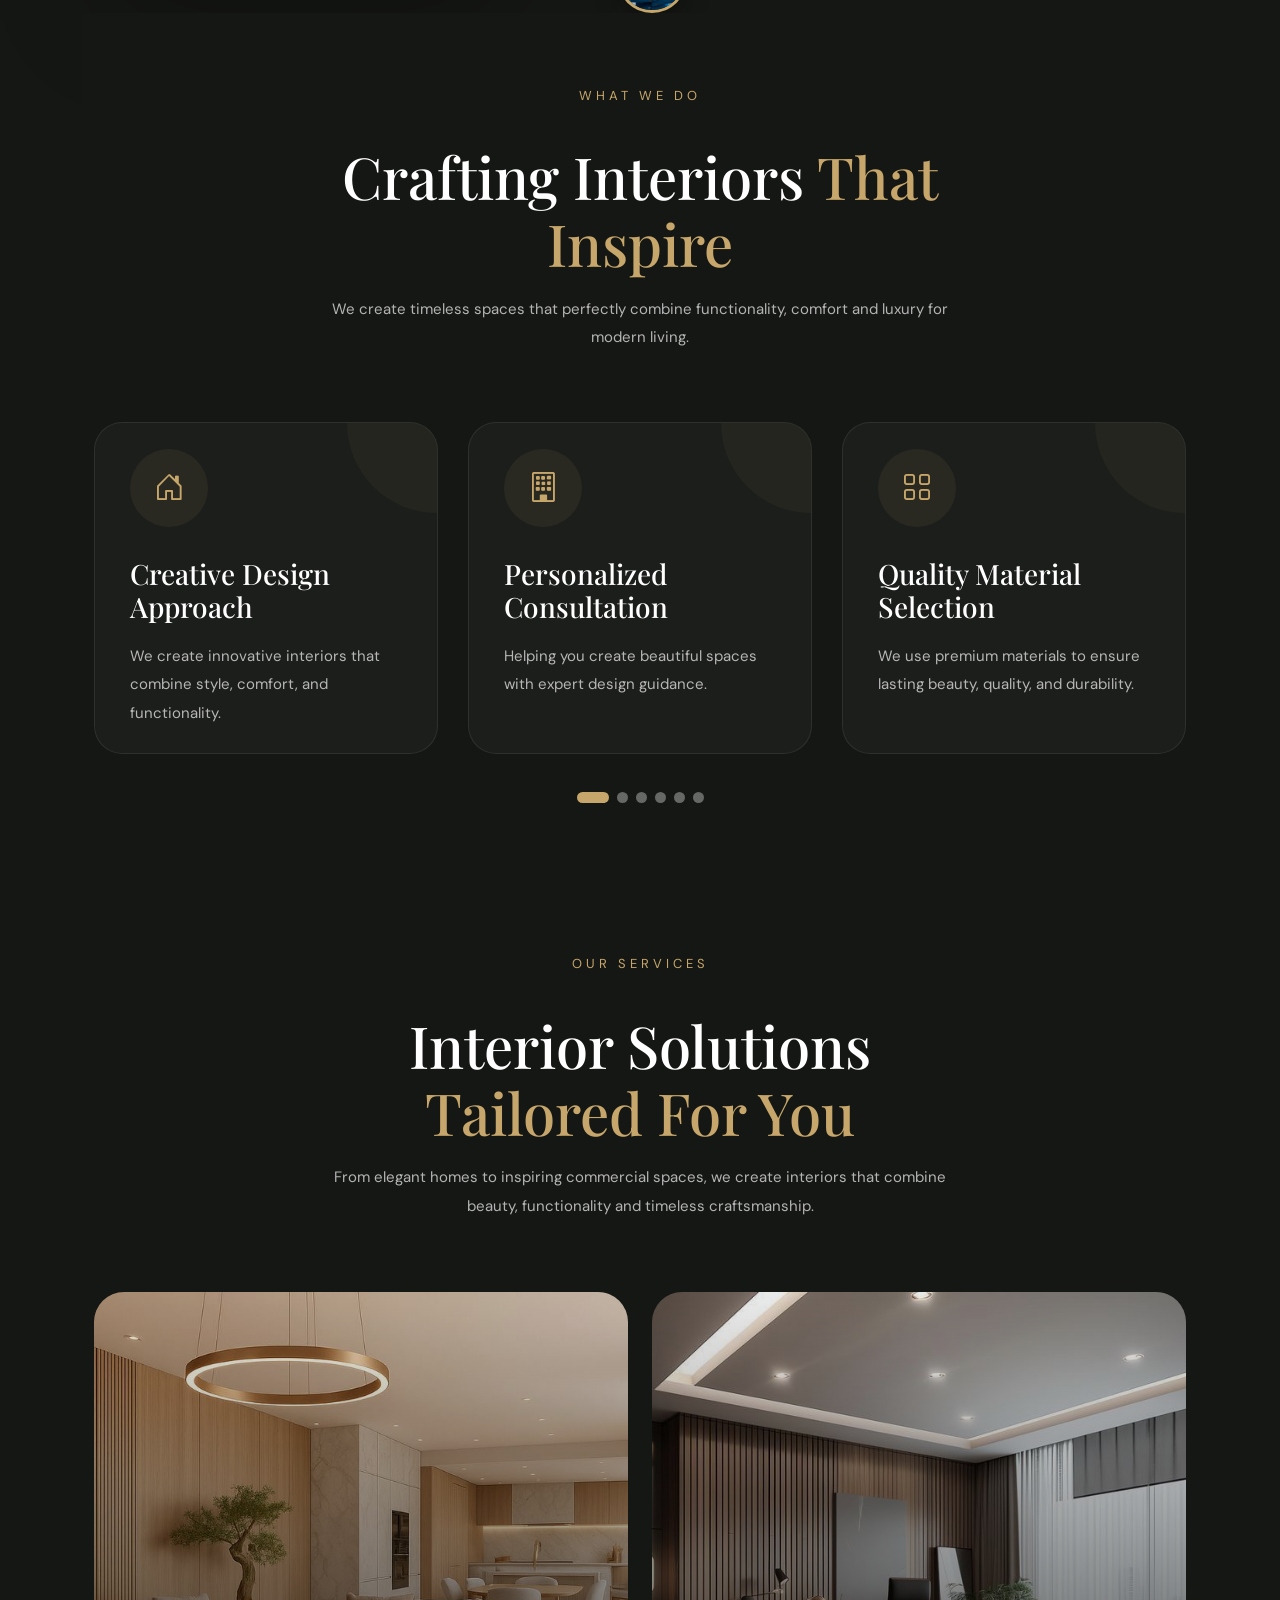
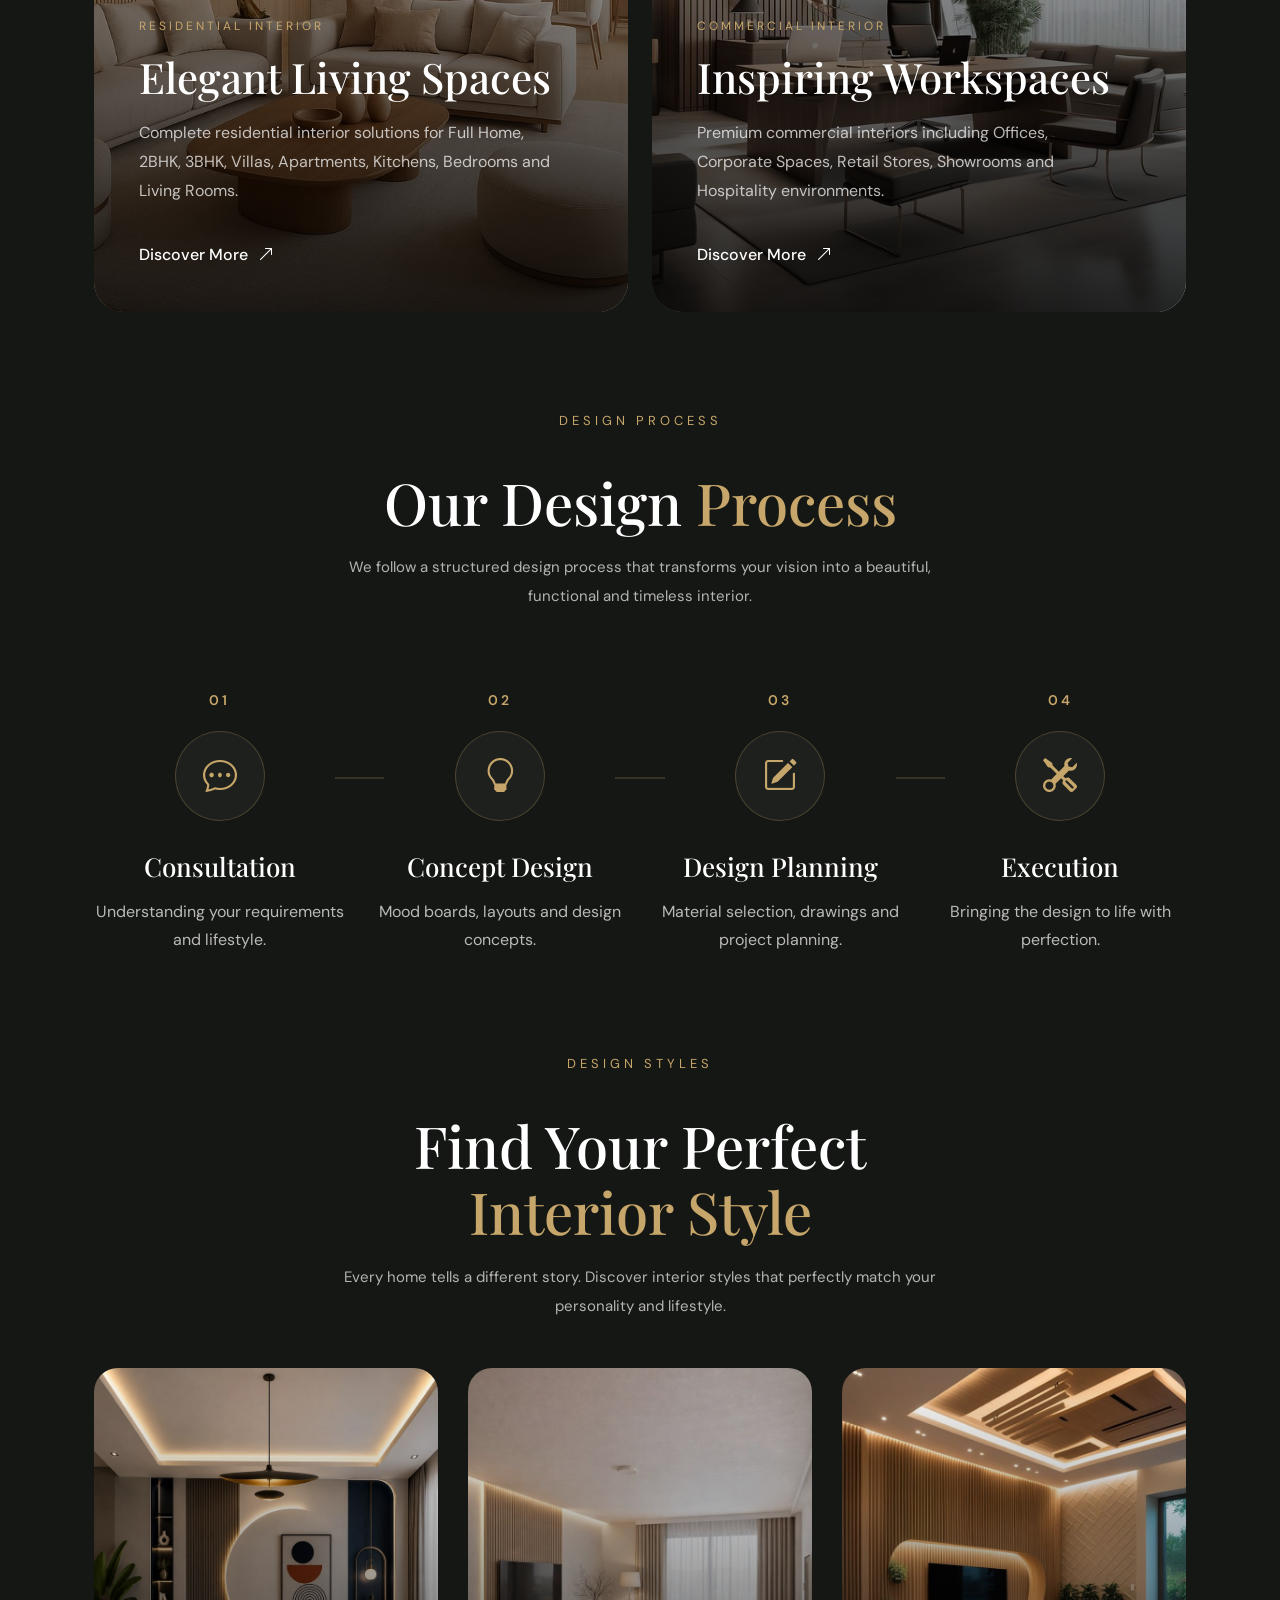
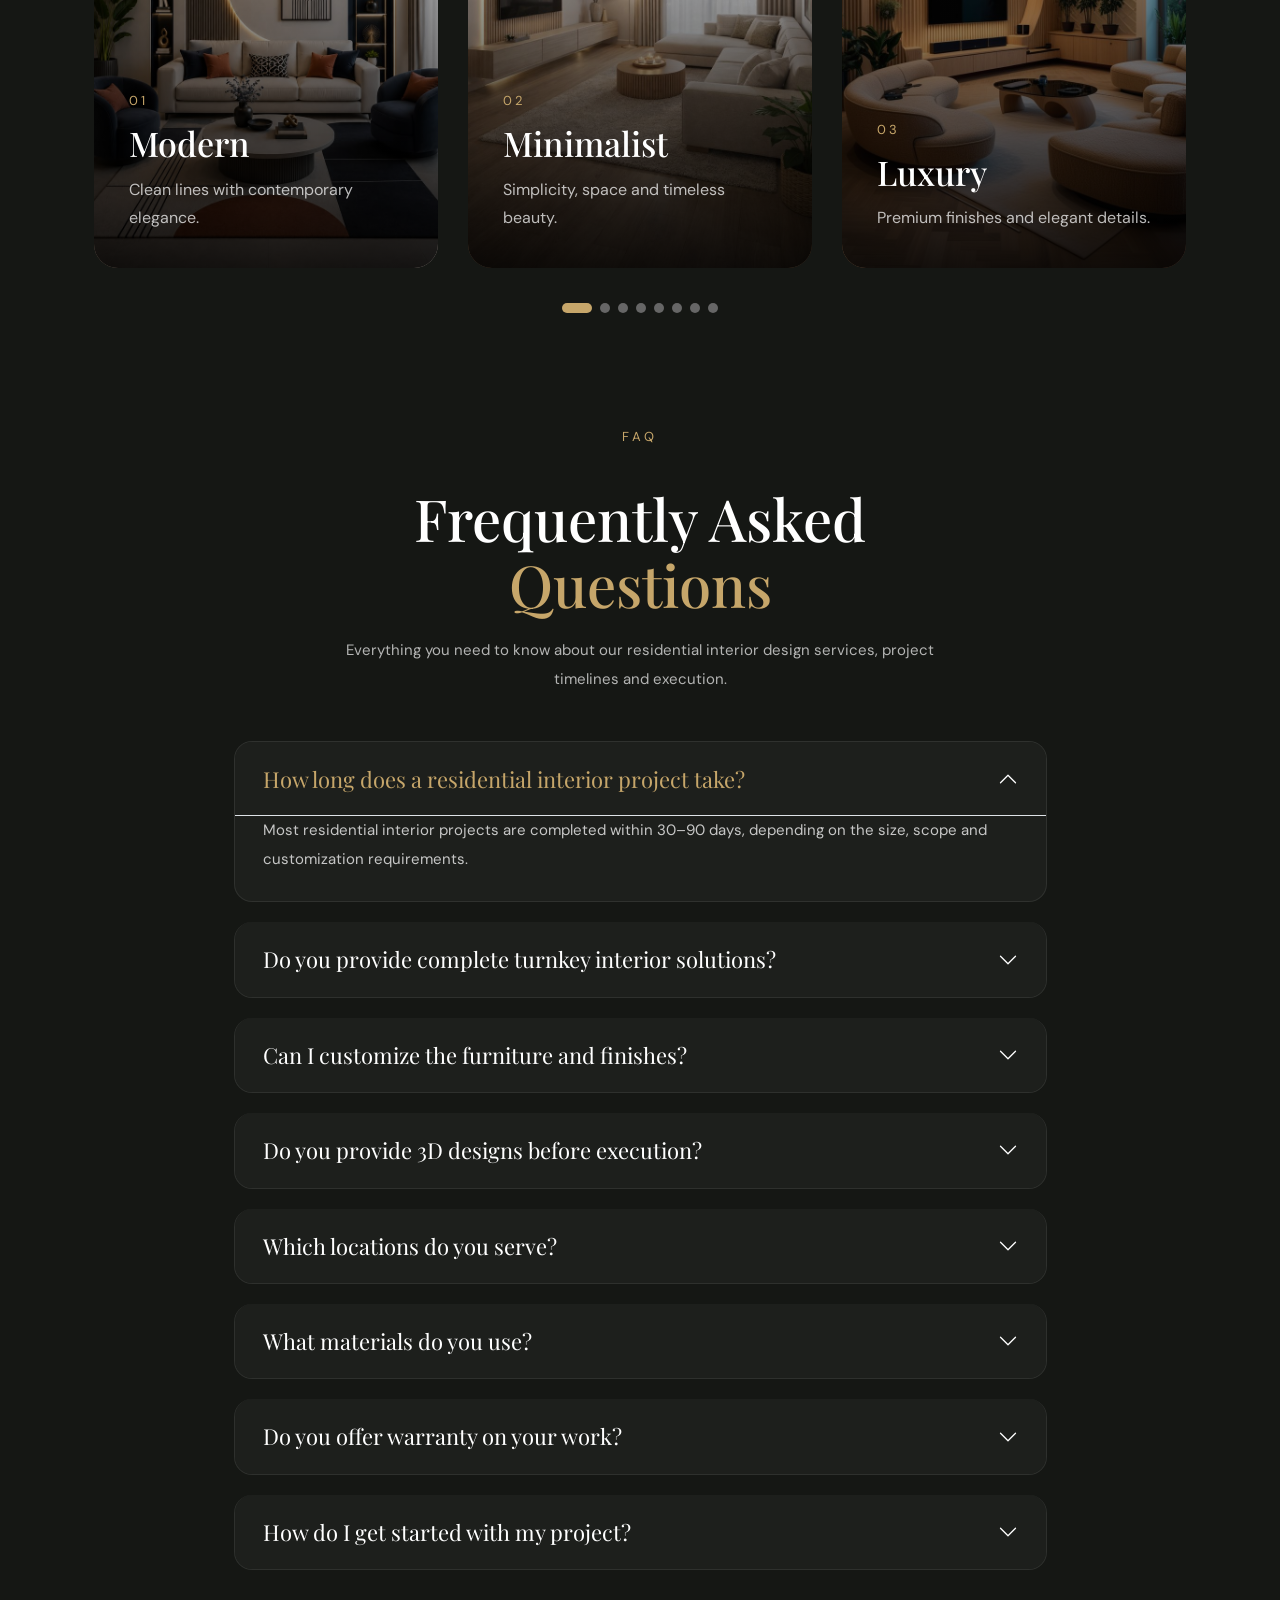
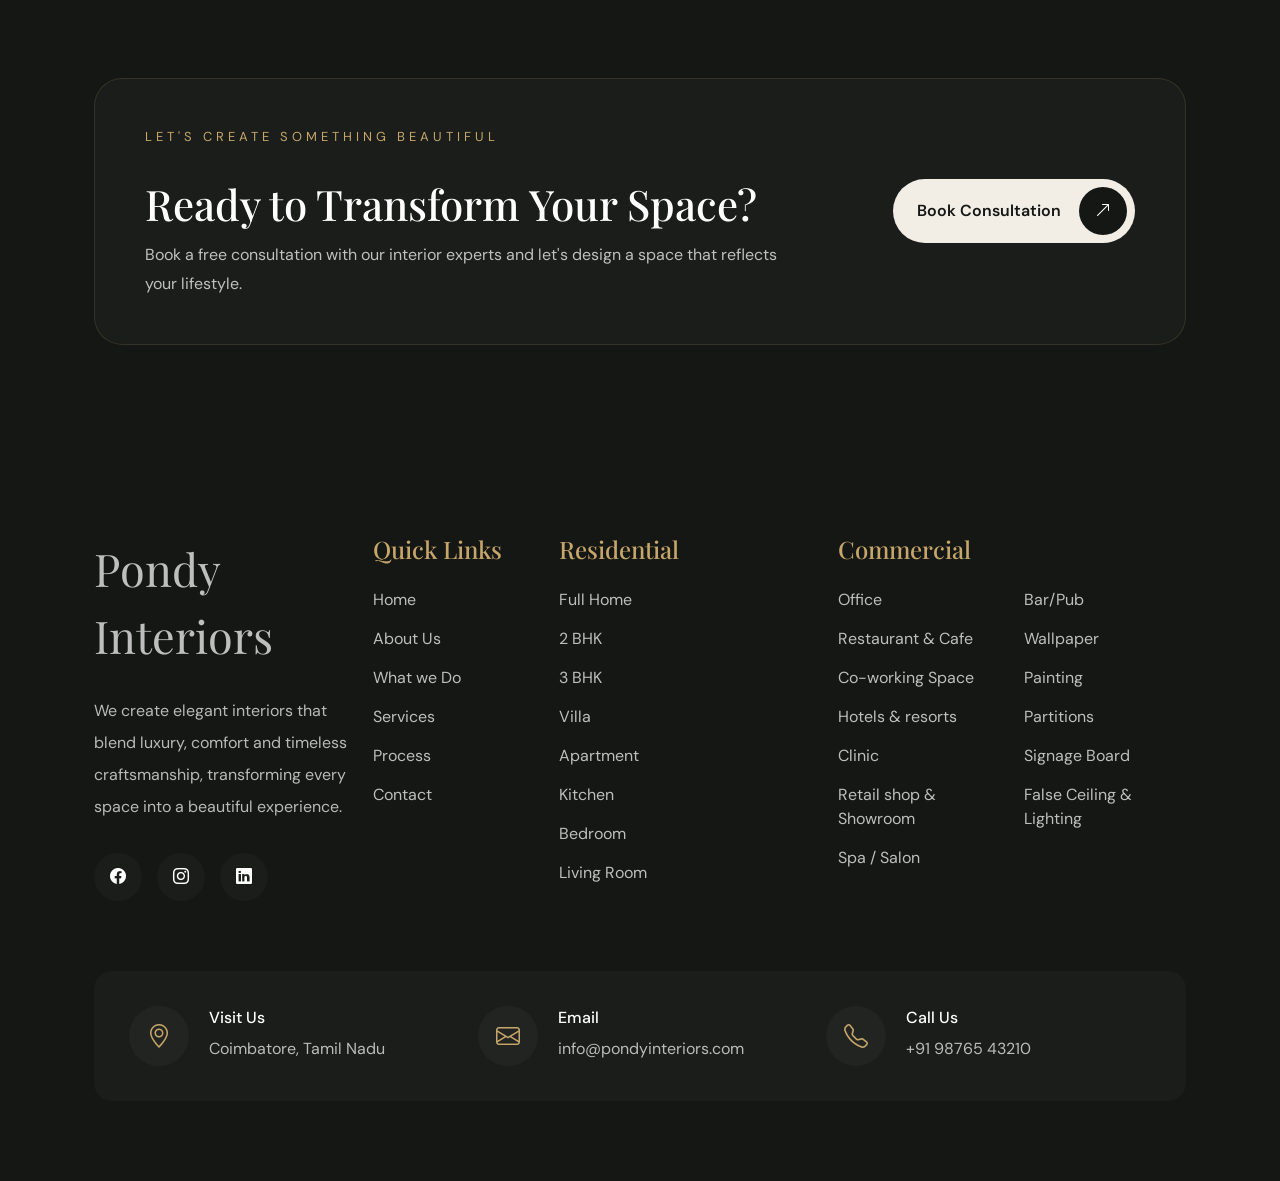
==== commit d80123bb: "Footer fixed" ====
--- a/index.html
+++ b/index.html
@@ -2025,15 +2025,15 @@
 
                     <li><a href="#">Home</a></li>
 
-                    <li><a href="#">About Us</a></li>
-
-                    <li><a href="#">Services</a></li>
-
-                    <li><a href="#">Process</a></li>
-
-                    <li><a href="#">FAQ</a></li>
-
-                    <li><a href="#">Contact</a></li>
+                    <li><a href="#about">About Us</a></li>
+
+                    <li><a href="#whatwedo">What we Do</a></li>
+
+                    <li><a href="#services">Services</a></li>
+
+                    <li><a href="#process">Process</a></li>
+
+                    <li><a href="#contact">Contact</a></li>
 
                 </ul>
 
@@ -2081,15 +2081,17 @@
 
                             <li><a href="#">Office</a></li>
 
-                            <li><a href="#">Restaurant</a></li>
-
-                            <li><a href="#">Retail</a></li>
+                            <li><a href="#">Restaurant & Cafe</a></li>
+
+                            <li><a href="#">Co-working Space</a></li>
+
+                            <li><a href="#">Hotels & resorts</a></li>
 
                             <li><a href="#">Clinic</a></li>
 
-                            <li><a href="#">Spa</a></li>
-
-                            <li><a href="#">Hotel</a></li>
+                            <li><a href="#">Retail shop & Showroom</a></li>
+
+                            <li><a href="#">Spa / Salon</a></li>
 
                         </ul>
 
@@ -2099,17 +2101,18 @@
 
                         <ul>
 
-                            <li><a href="#">Showroom</a></li>
+                            
+                            <li><a href="#">Bar/Pub</a></li>
+
+                            <li><a href="#">Wallpaper</a></li>
+
+                            <li><a href="#">Painting</a></li>
 
                             <li><a href="#">Partitions</a></li>
 
-                            <li><a href="#">Wallpaper</a></li>
-
-                            <li><a href="#">Painting</a></li>
-
-                            <li><a href="#">Lighting</a></li>
-
-                            <li><a href="#">Signage</a></li>
+                            <li><a href="#">Signage Board</a></li>
+
+                            <li><a href="#">False Ceiling & Lighting</a></li>
 
                         </ul>
 
@@ -2199,9 +2202,6 @@
 
         </div>
 
-
-        <!-- Bottom -->
-
     </div>
 
 </footer>
--- a/style.css
+++ b/style.css
@@ -2080,7 +2080,7 @@
 
 .services-section{
 
-    padding:100px 0;
+    padding:70px 0;
 
     background:#151714;
 
@@ -2099,6 +2099,7 @@
     position:absolute;
 
     width:450px;
+
     height:450px;
 
     border-radius:50%;
@@ -2106,6 +2107,7 @@
     background:rgba(198,166,106,.05);
 
     left:-180px;
+
     top:-180px;
 
 }
@@ -2456,7 +2458,7 @@
 =========================================*/
 
 .services-section{
-    padding:100px 0;
+    padding:70px 0;
     background:#151714;
     position:relative;
     overflow:hidden;
@@ -3485,6 +3487,10 @@
 
 }
 
+.footer-section .container h4{
+    color: #C6A66A;
+}
+
 .footer-top{
 
     margin-bottom:70px;
@@ -3495,7 +3501,7 @@
 
     font-family:"Playfair Display",serif;
 
-    font-size:50px;
+    font-size:45px;
 
     color:#C6A66A;
 
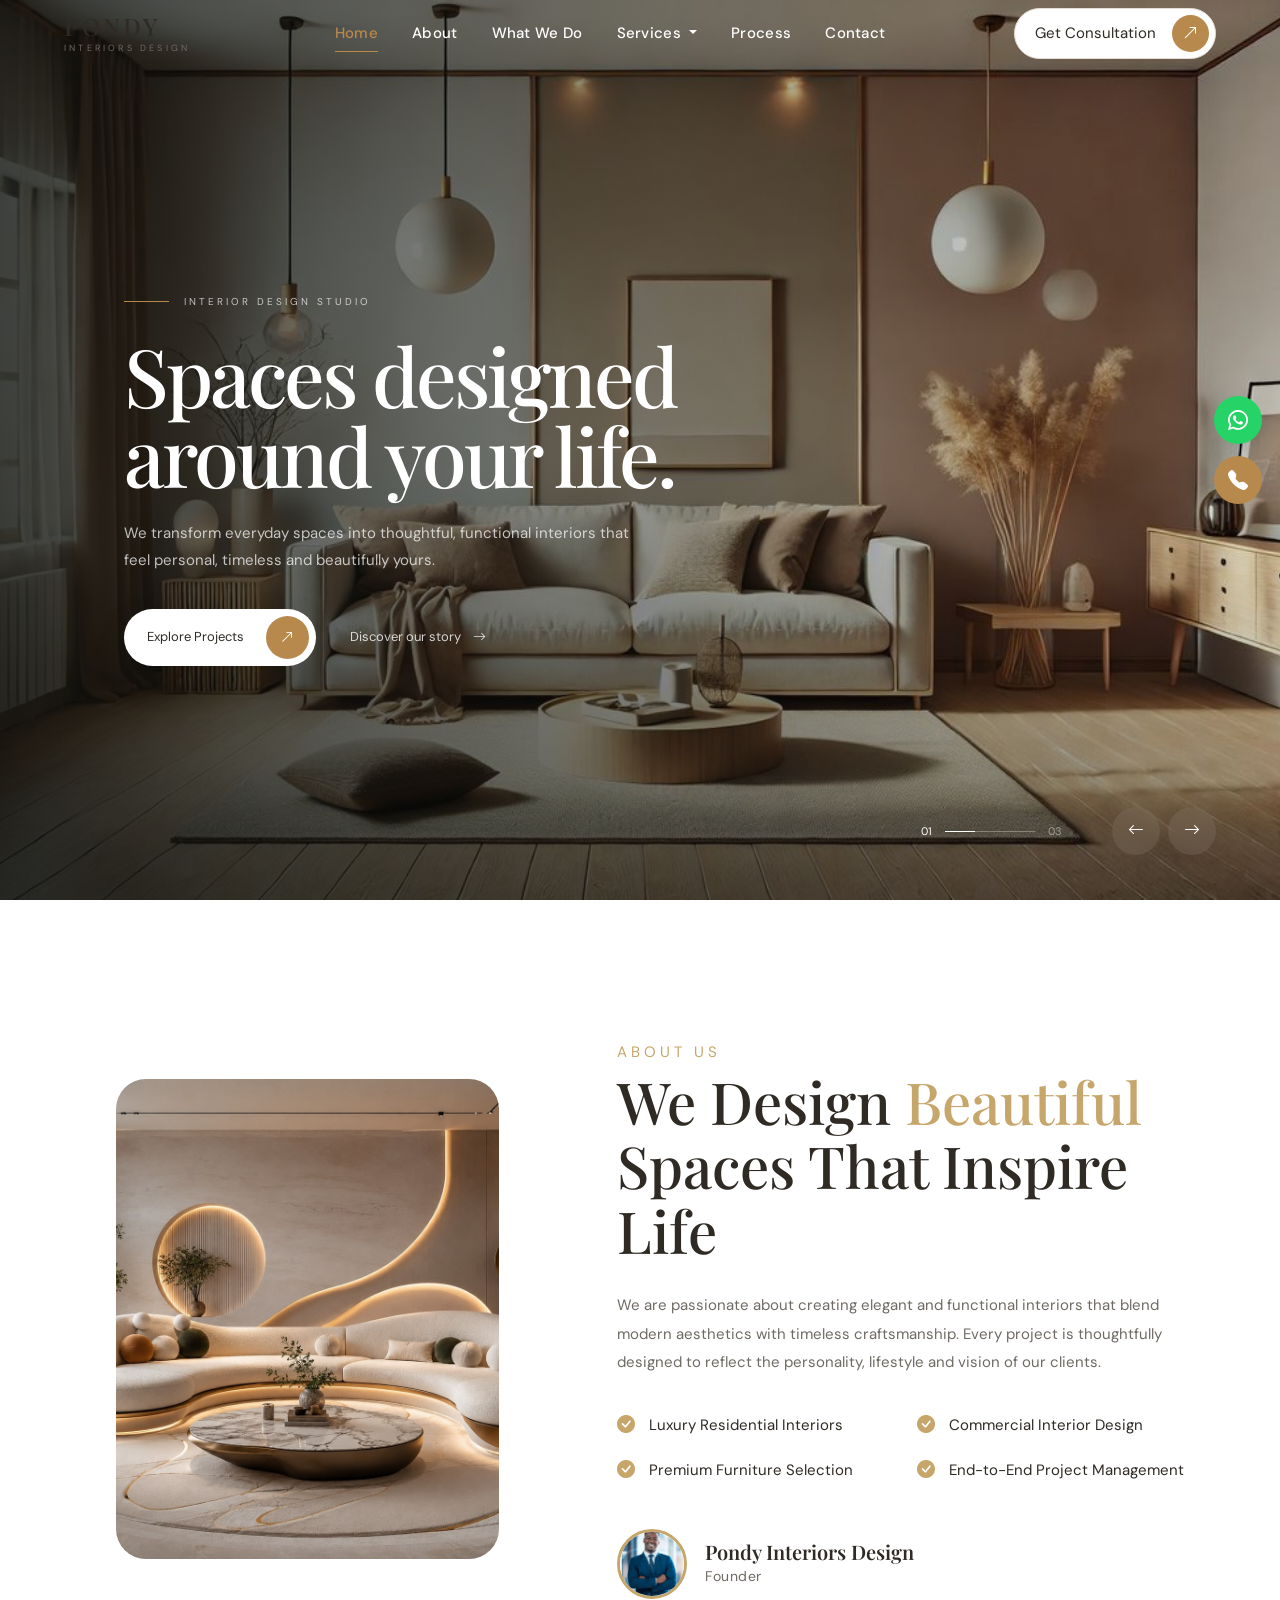
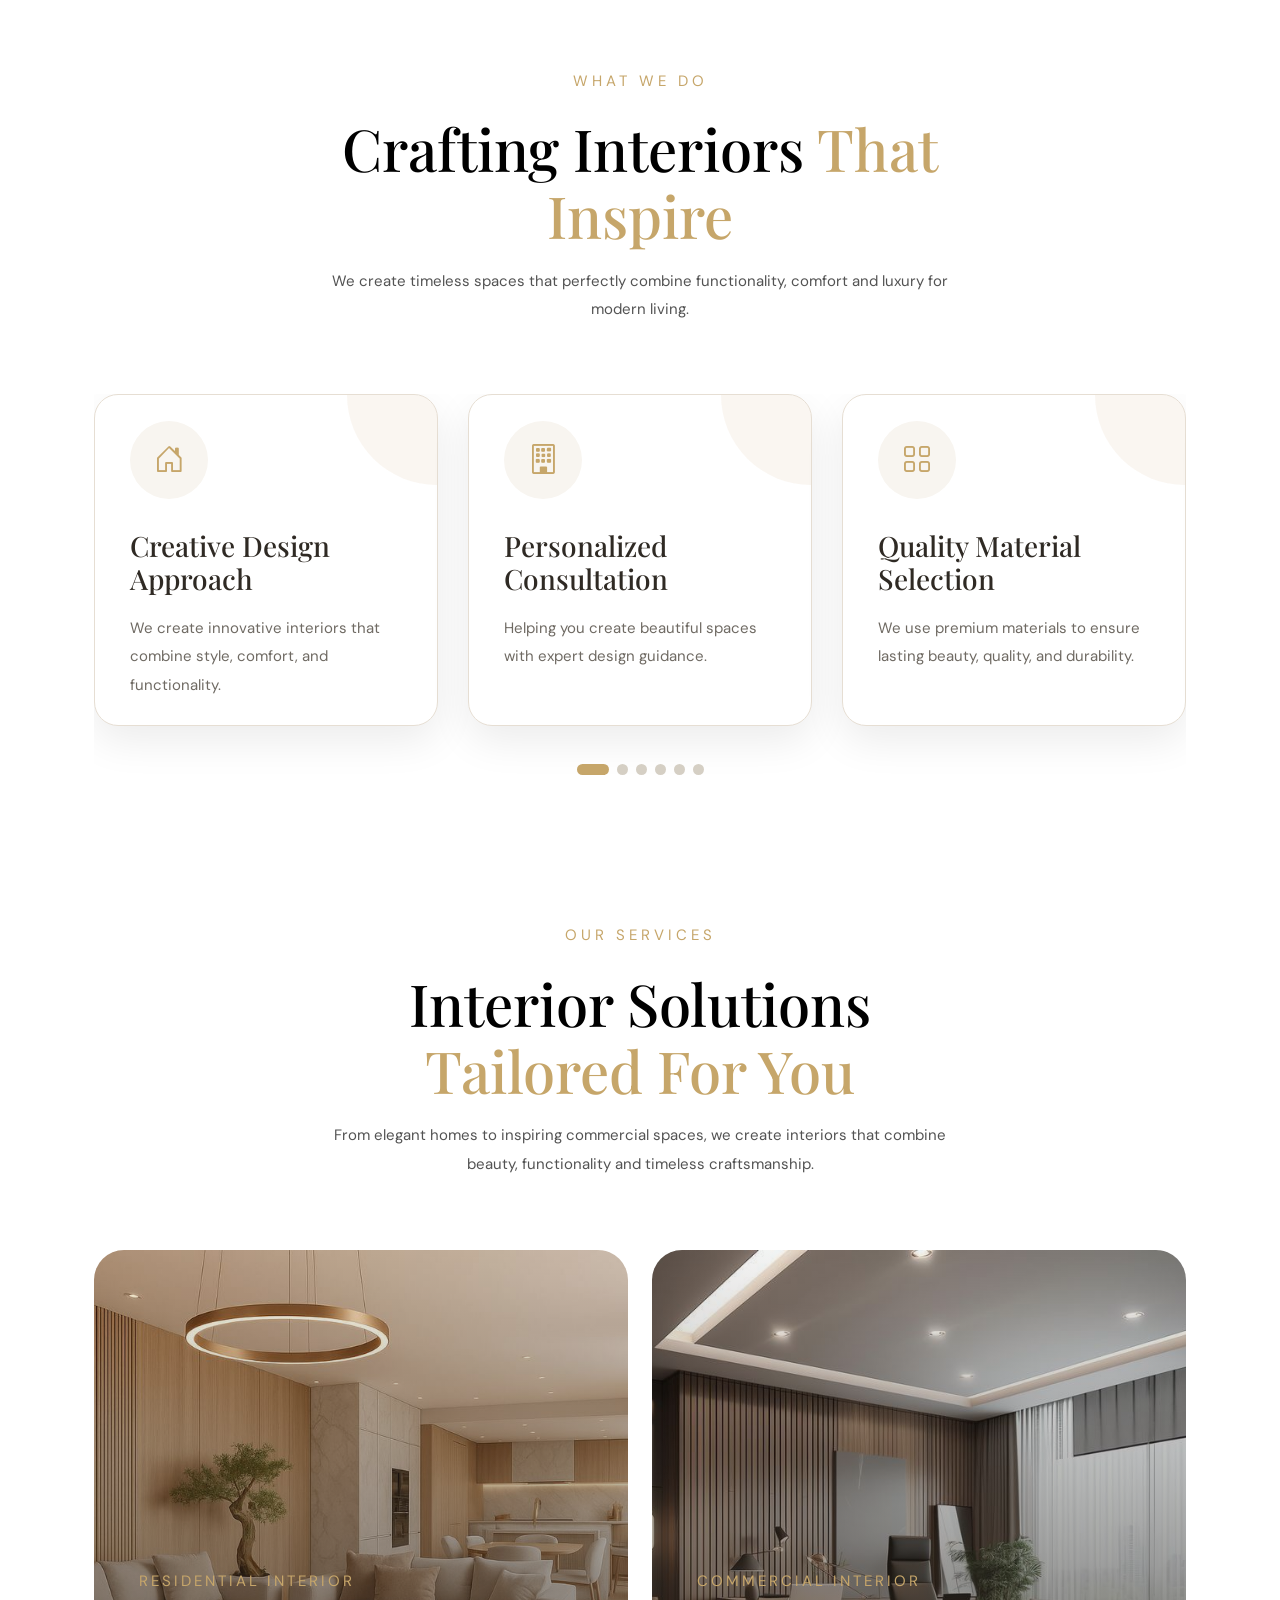
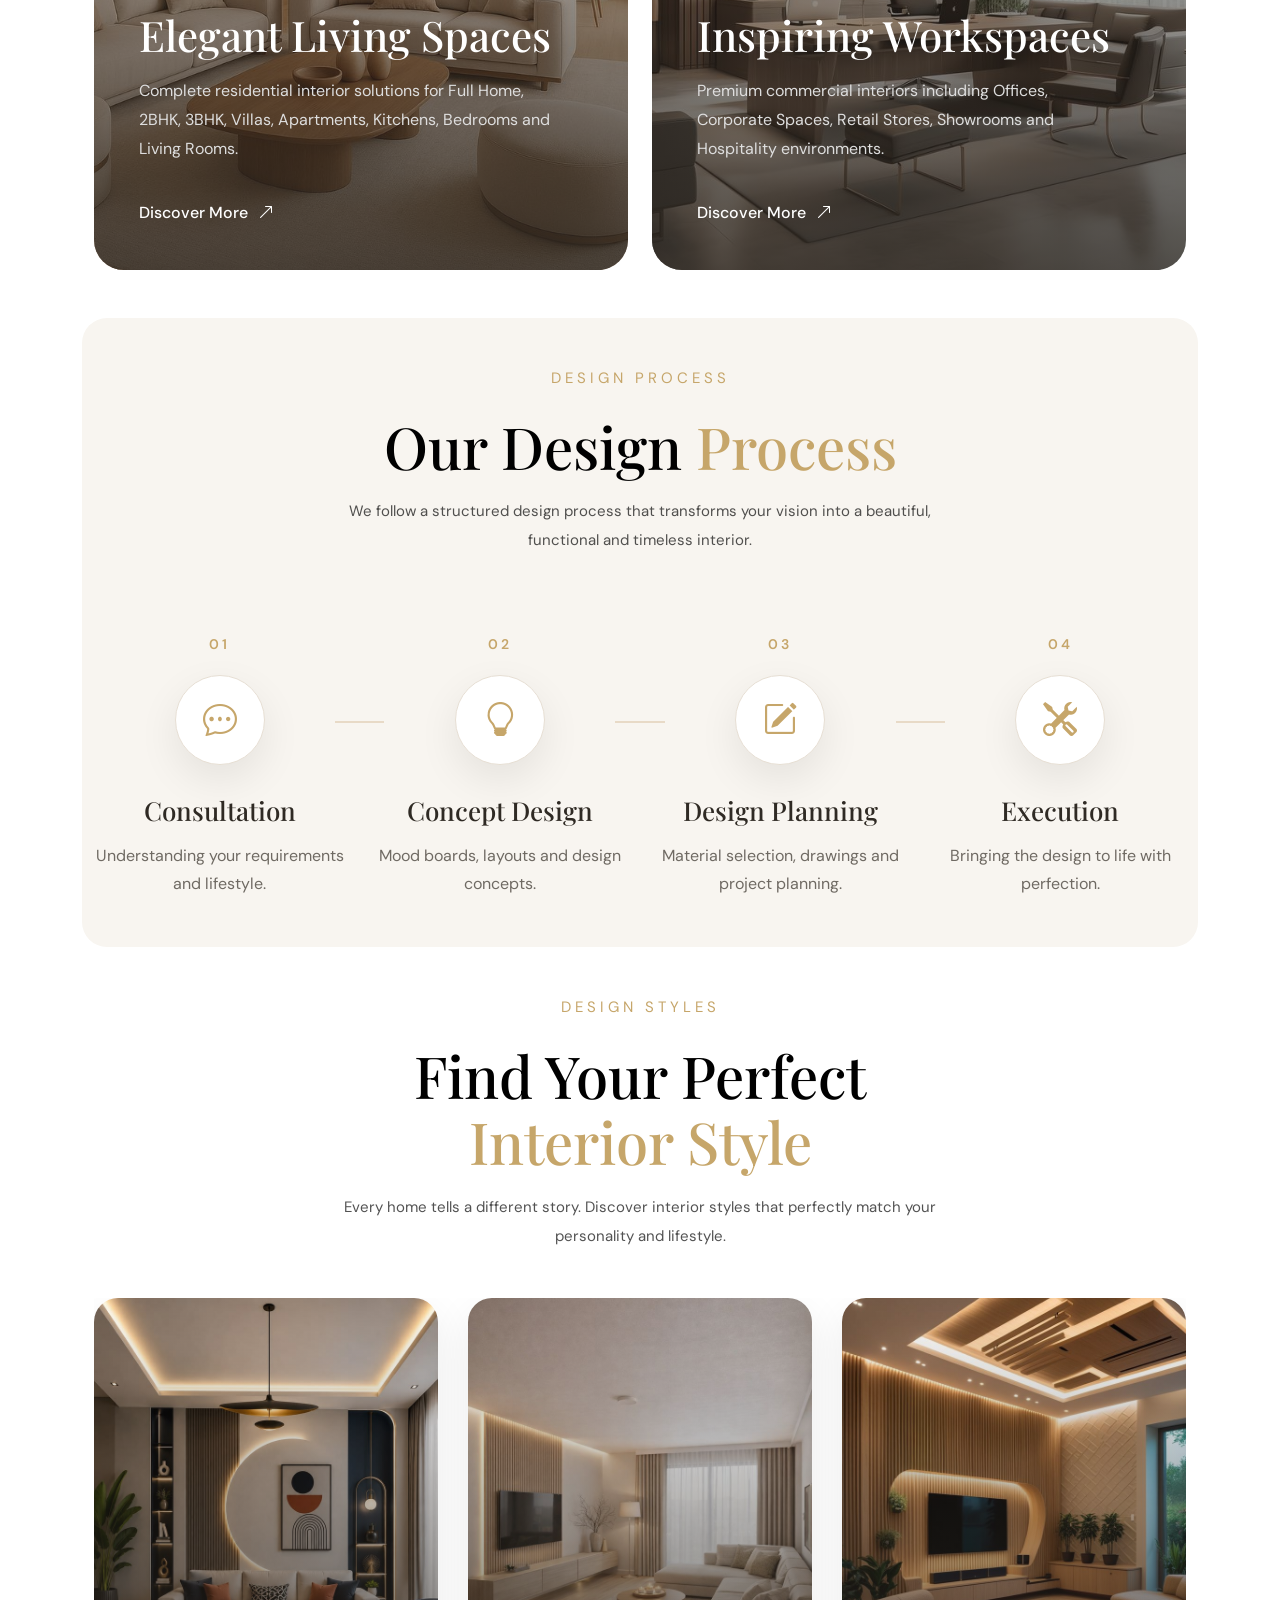
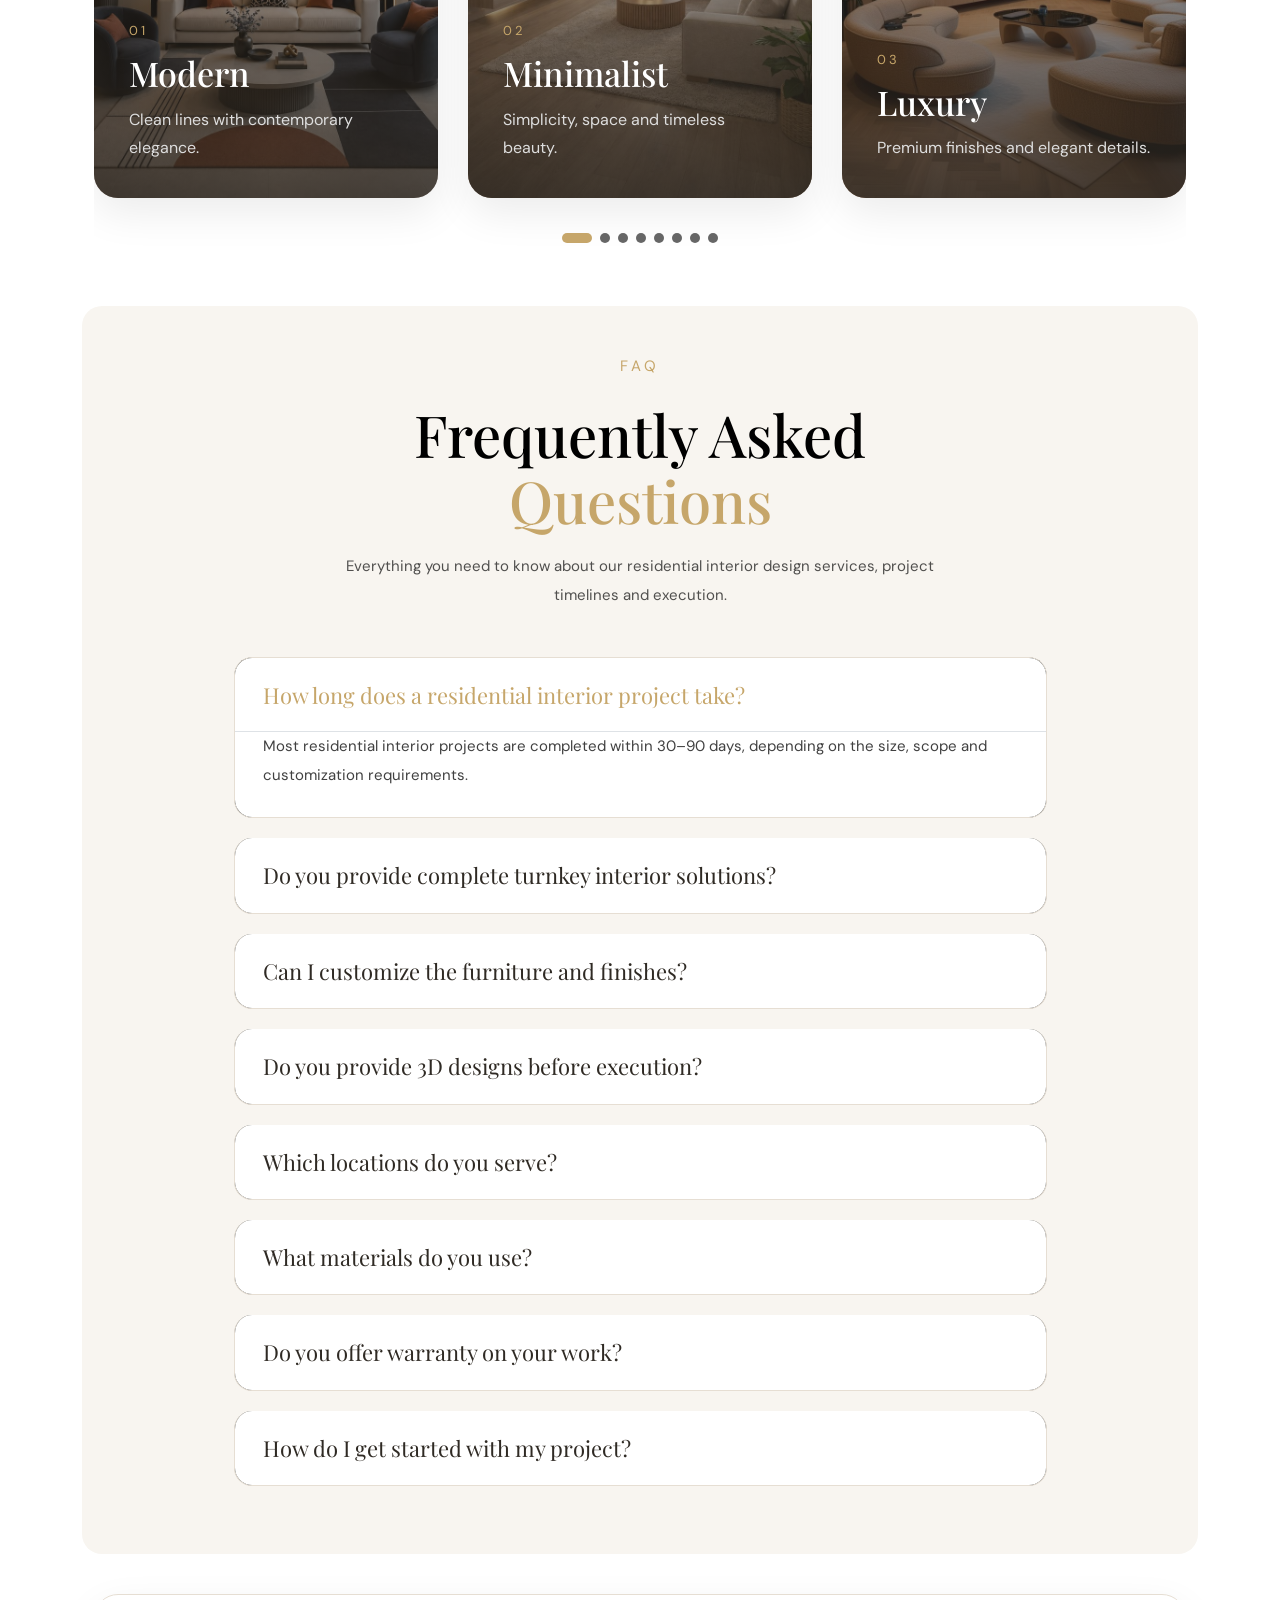
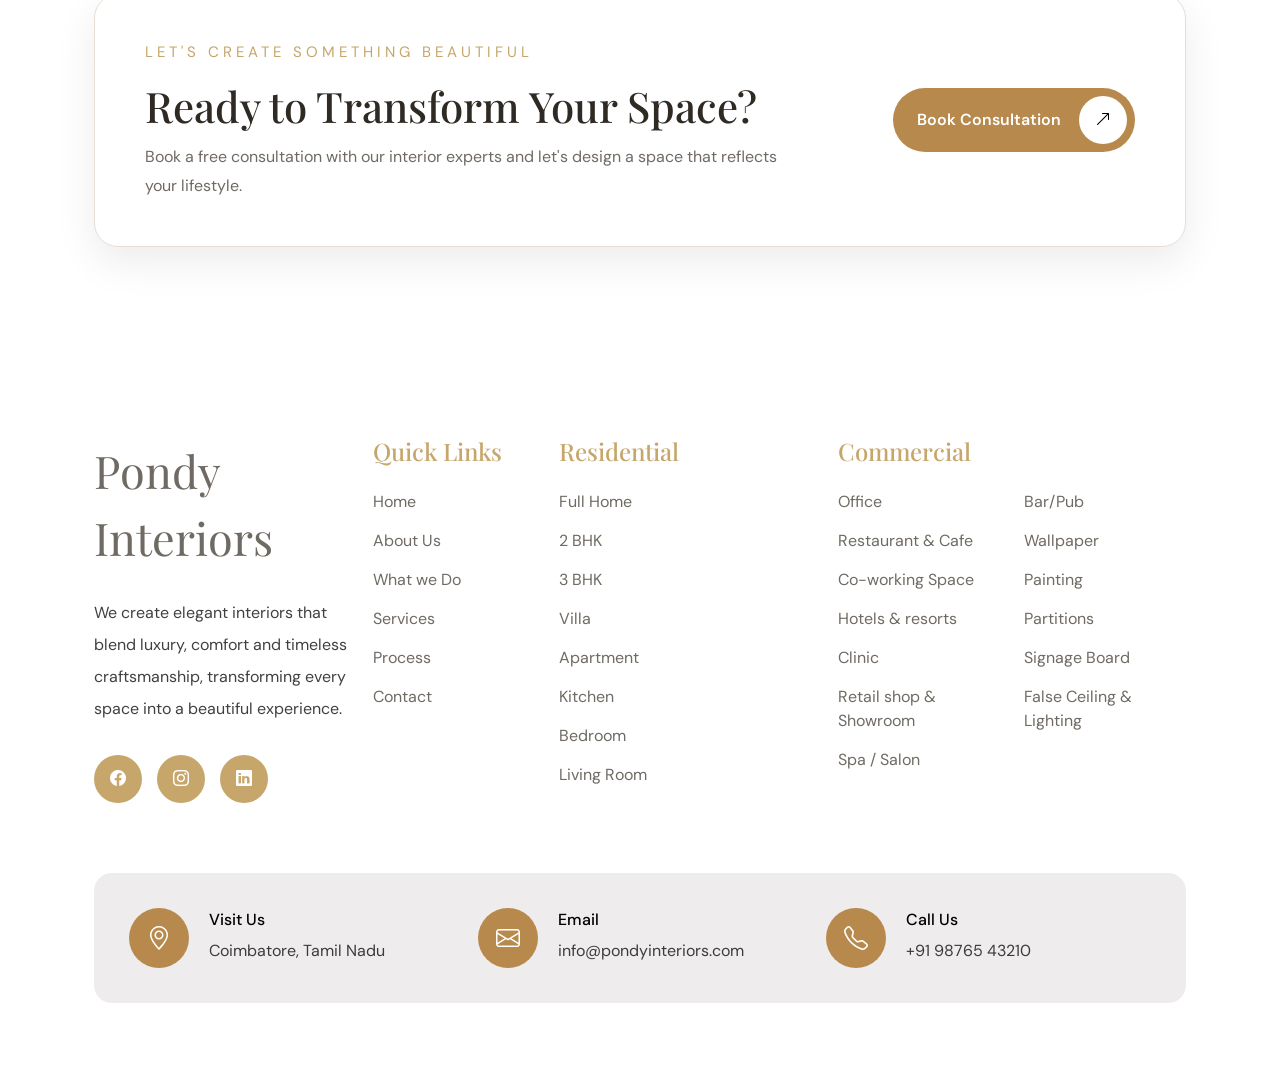
==== commit ff6f4152: "navbar fixing" ====
--- a/index.html
+++ b/index.html
@@ -132,39 +132,31 @@
 
                     <li class="nav-item dropdown">
 
-                        <a href="#services" class="nav-link dropdown-toggle">
-
-                            Services
-
-                        </a>
-
-
-                        <ul class="dropdown-menu">
-
-                            <li href="">
-
-                                <a class="dropdown-item" href="">
-
-                                    <strong>Residential Interior</strong>
-
-                                </a>
-
-                            </li>
-
-                            <li>
-
-                                <a class="dropdown-item" href="">
-
-                                    <strong>Commercial Interior</strong>
-
-                                </a>
-
-                            </li>
-
-                        </ul>
-
-                    </li>
-
+    <a href="#"
+       class="nav-link dropdown-toggle"
+       id="servicesDropdown">
+
+        Services
+
+    </a>
+
+    <ul class="dropdown-menu">
+
+        <li>
+            <a class="dropdown-item" href="residential.html">
+                Residential Interior
+            </a>
+        </li>
+
+        <li>
+            <a class="dropdown-item" href="commercial.html">
+                Commercial Interior
+            </a>
+        </li>
+
+    </ul>
+
+</li>
 
                     <li class="nav-item">
 
--- a/style.css
+++ b/style.css
@@ -2,19 +2,28 @@
    ROOT
 ===================================== */
 
-:root {
-
-    --white: #ffffff;
-
-    --dark: #151714;
-
-    --cream: #f2eee6;
-
-    --accent: #c6a66a;
-
-    --light-white: rgba(255, 255, 255, 0.75);
-
-    --border-white: rgba(255, 255, 255, 0.25);
+:root{
+
+    --white:#FFFFFF;
+
+    --dark:#2F2A24;
+
+    --cream:#F8F5F0;
+
+    --accent:#B8894D;
+
+    --text:#2F2A24;
+
+    --text-light:#6F6A63;
+
+    --section:#FFFFFF;
+
+    --section-alt:#F8F5F0;
+
+    --border:#E6DED3;
+
+    --shadow:0 15px 40px rgba(0,0,0,.08);
+
 }
 
 
@@ -36,17 +45,37 @@
 }
 
 
-body {
-
-    font-family: "DM Sans", sans-serif;
-
-    background: var(--dark);
-
-    overflow-x: hidden;
-    overflow-y: auto;
-    margin:0;
-    padding:0;
+body{
+
+    font-family:"DM Sans",sans-serif;
+
+    background:var(--section);
+
+    color:var(--text);
+
     overflow-x:hidden;
+
+}
+
+/* =====================================
+   GLOBAL TYPOGRAPHY
+===================================== */
+
+h1,
+h2,
+h3,
+h4,
+h5,
+h6{
+
+    color:var(--text);
+
+}
+
+p{
+
+    color:var(--text-light);
+
 }
 
 
@@ -60,6 +89,7 @@
 
     border: none;
     outline: none;
+    background:#FFFFFF;
 }
 
 
@@ -78,23 +108,21 @@
    NAVBAR
 ===================================== */
 
-.main-navbar {
+.main-navbar{
 
     position: fixed;
+
+    width: 100%;
 
     top: 0;
     left: 0;
 
-    width: 100%;
-
-    z-index: 1000;
-
-    padding: 24px 0;
-
-    transition:
-        background 0.4s ease,
-        padding 0.4s ease,
-        backdrop-filter 0.4s ease;
+    background: transparent;
+
+    transition: .4s ease;
+
+    z-index: 9999;
+
 }
 
 
@@ -104,11 +132,14 @@
 
     padding: 14px 0;
 
-    background: rgba(19, 21, 18, 0.92);
-
-    backdrop-filter: blur(16px);
-
-    border-bottom: 1px solid rgba(255, 255, 255, 0.08);
+    background: rgba(255,255,255,.96);
+
+    backdrop-filter: blur(18px);
+
+    box-shadow: 0 5px 20px rgba(0,0,0,.08);
+
+    border-bottom:1px solid var(--border);
+
 }
 
 
@@ -116,6 +147,19 @@
    LOGO
 ===================================== */
 
+.main-navbar.scrolled .navbar-brand{
+
+    color: #2F2A24;
+
+}
+
+
+.main-navbar .navbar-brand{
+
+    color: #fff;
+
+}
+
 .brand-logo {
 
     display: flex;
@@ -124,7 +168,7 @@
 
     gap: 13px;
 
-    color: var(--white) !important;
+    color:var(--text)!important;
 }
 
 
@@ -146,7 +190,7 @@
     width: 24px;
     height: 24px;
 
-    border: 1px solid var(--white);
+    border:1px solid var(--text);
 
     transform: rotate(45deg);
 }
@@ -198,7 +242,22 @@
 
     letter-spacing: 3.2px;
 
-    color: rgba(255, 255, 255, 0.65);
+    color:var(--text-light);
+}
+
+
+/* Nav Links */
+
+.main-navbar.scrolled .nav-link{
+
+    color: #2F2A24 !important;
+
+}
+
+.main-navbar.scrolled .nav-link:hover{
+
+    color: var(--accent) !important;
+
 }
 
 
@@ -218,22 +277,22 @@
 
     padding: 10px 0 !important;
 
-    color: rgba(255, 255, 255, 0.75) !important;
-
-    font-size: 13px;
+    color: #fff !important;
+
+    transition: .3s;
+
+    font-size: 15px;
 
     font-weight: 500;
 
     letter-spacing: 0.3px;
-
-    transition: color 0.3s ease;
 }
 
 
 .main-navbar .nav-link:hover,
 .main-navbar .nav-link.active {
 
-    color: var(--white) !important;
+    color: var(--accent) !important;
 }
 
 
@@ -290,7 +349,11 @@
 
     border-radius:18px;
 
-    background:#1b1d1a;
+    background:#000000;
+
+    border:1px solid var(--border);
+
+    box-shadow:0 20px 50px rgba(0,0,0,.08);
 
     opacity:0;
 
@@ -300,8 +363,6 @@
 
     transition:.35s;
 
-    box-shadow:0 20px 50px rgba(0,0,0,.35);
-
 }
 
 .nav-item.dropdown:hover .dropdown-menu{
@@ -316,7 +377,7 @@
 
 .dropdown-item{
 
-    color:#fff;
+    color:var(--text);
 
     padding:14px 18px;
 
@@ -330,9 +391,9 @@
 
 .dropdown-item:hover{
 
-    background:#C6A66A;
-
-    color:#151714;
+     background:var(--cream);
+
+    color:var(--accent);
 
     padding-left:20px;
 
@@ -353,13 +414,15 @@
 
     padding: 6px 6px 6px 20px;
 
-    border: 1px solid rgba(255, 255, 255, 0.45);
+    border:1px solid var(--border);
+
+    background:#fff;
+
+    color:var(--text);
 
     border-radius: 50px;
 
-    color: var(--white);
-
-    font-size: 12px;
+    font-size: 15px;
 
     transition: all 0.3s ease;
 }
@@ -377,9 +440,9 @@
 
     border-radius: 50%;
 
-    background: var(--white);
-
-    color: var(--dark);
+    background:var(--accent);
+
+    color:#fff;
 
     font-size: 15px;
 
@@ -389,9 +452,9 @@
 
 .nav-cta:hover {
 
-    background: var(--white);
-
-    color: var(--dark);
+    background:var(--accent);
+
+    color:#fff;
 }
 
 
@@ -399,9 +462,8 @@
 
     transform: rotate(45deg);
 
-    background: var(--accent);
-
-    color: var(--white);
+    background:var(--dark);
+
 }
 
 
@@ -451,7 +513,7 @@
 
     font-size: 20px;
 
-    box-shadow: 0 8px 20px rgba(0,0,0,.25);
+    box-shadow:0 12px 30px rgba(0,0,0,.15);
 
     transition: .35s;
 
@@ -479,7 +541,7 @@
 
 .call-btn{
 
-    background: #C6A66A;
+    background:var(--accent);
 
 }
 
@@ -547,6 +609,7 @@
 
 
 
+
 /*=========================================
         SCROLL TO TOP
 =========================================*/
@@ -565,9 +628,9 @@
 
     border-radius: 50%;
 
-    background: #C6A66A;
-
-    color: #151714;
+    background:var(--accent);
+
+    color:#fff;
 
     display: flex;
 
@@ -601,9 +664,9 @@
 
 .scroll-top:hover{
 
-    background: #ffffff;
-
-    color: #151714;
+    background:#2F2A24;
+
+    color:#fff;
 
     transform: translateY(-5px);
 
@@ -879,7 +942,9 @@
 
     border-radius: 50px;
 
-    background: var(--cream);
+    background:#fff;
+
+    box-shadow:var(--shadow);
 
     color: var(--dark);
 
@@ -901,7 +966,7 @@
 
     border-radius: 50%;
 
-    background: var(--dark);
+    background:var(--accent);
 
     color: var(--white);
 
@@ -911,9 +976,7 @@
 
 .primary-btn:hover {
 
-    color: var(--dark);
-
-    transform: translateY(-3px);
+    transform:translateY(-4px);
 }
 
 
@@ -1299,12 +1362,15 @@
         position: relative;
 
         width: 48px;
+
         height: 48px;
 
         padding: 0;
 
         border: 1px solid rgba(255, 255, 255, 0.4);
 
+        background-color: #C6A66A;
+
         border-radius: 50%;
     }
 
@@ -1322,6 +1388,7 @@
         left: 50%;
 
         width: 18px;
+
         height: 1px;
 
         background: var(--white);
@@ -1348,7 +1415,7 @@
 
         padding: 25px;
 
-        background: rgba(20, 22, 18, 0.98);
+        /* background: rgba(20, 22, 18, 0.98); */
 
         backdrop-filter: blur(20px);
 
@@ -1590,7 +1657,7 @@
     position: relative;
     padding-top:140px;
     padding-bottom:80px;
-    background: #151714;
+    background:var(--section);
     overflow: hidden;
 }
 
@@ -1639,16 +1706,16 @@
 
     text-transform: uppercase;
 
-    font-size: 13px;
-
-    margin-bottom: 20px;
+    font-size: 15px;
+
+    margin-bottom: 5px;
 }
 
 .about-content h2 {
 
     font-family: "Playfair Display", serif;
 
-    color: #fff;
+    color:var(--text);
 
     font-size: 58px;
 
@@ -1666,7 +1733,7 @@
 
 .about-content p {
 
-    color: rgba(255,255,255,.72);
+    color:var(--text-light);
 
     line-height: 1.9;
 
@@ -1700,7 +1767,7 @@
 
     gap: 14px;
 
-    color: #fff;
+    color:var(--text);
 
     transition: .3s;
 }
@@ -1722,7 +1789,7 @@
 
     font-size: 15px;
 
-    color: rgba(255,255,255,.92);
+    color:var(--text);
 }
 
 
@@ -1754,7 +1821,7 @@
 
     border:3px solid #C6A66A;
 
-    box-shadow:0 10px 25px rgba(0,0,0,.25);
+    box-shadow: none !important;
 
 }
 
@@ -1762,7 +1829,7 @@
 
     margin:0;
 
-    color:#ffffff;
+    color:var(--text);
 
     font-size:20px;
 
@@ -1774,7 +1841,7 @@
 
 .founder-content span{
 
-    color:rgba(255,255,255,.65);
+    color:var(--text-light);
 
     font-size:14px;
 
@@ -1833,7 +1900,7 @@
 
 .about-image{
 
-    filter:drop-shadow(0 30px 60px rgba(0,0,0,.35));
+    box-shadow: none !important;
 
 }
 
@@ -2082,7 +2149,7 @@
 
     padding:70px 0;
 
-    background:#151714;
+    background:var(--section-alt);
 
     position:relative;
 
@@ -2104,7 +2171,7 @@
 
     border-radius:50%;
 
-    background:rgba(198,166,106,.05);
+    background:rgba(184,137,77,.08);
 
     left:-180px;
 
@@ -2121,7 +2188,7 @@
     width:300px;
     height:300px;
 
-    border:1px solid rgba(198,166,106,.15);
+    background:var(--section-alt);
 
     border-radius:50%;
 
@@ -2139,11 +2206,11 @@
 
     font-family:"Playfair Display",serif;
 
-    color:#fff;
+    color:var(--text);
 
     font-size:56px;
 
-    margin:18px 0;
+    margin: 2px 0;
 
     line-height:1.15;
 
@@ -2151,13 +2218,13 @@
 
 .section-title span{
 
-    color:#C6A66A;
+    color: var(--accent);
 
 }
 
 .section-desc{
 
-    color:rgba(255,255,255,.68);
+    color: black;
 
     max-width:650px;
 
@@ -2195,16 +2262,17 @@
 
 .service-card{
 
-    background:#1C1E1B;
-
-    border:1px solid rgba(255,255,255,.08);
-
-    border-radius:28px;
+   background:#FFFFFF;
+
+    border:1px solid var(--border);
+
+    border-radius:24px;
+
+    box-shadow:0 15px 40px rgba(0,0,0,.08);
+
+    transition:.35s;
 
     padding: 26px 35px;
-
-
-    transition:.4s;
 
     height:100%;
 
@@ -2225,7 +2293,7 @@
 
     border-radius:50%;
 
-    background:rgba(198,166,106,.05);
+    background:rgba(184,137,77,.08);
 
     right:-90px;
     top:-90px;
@@ -2236,9 +2304,11 @@
 
 .service-card:hover{
 
-    transform:translateY(-12px);
-
-    border-color:#C6A66A;
+    border-color:var(--accent);
+
+    transform:translateY(0px);
+
+    box-shadow:0 25px 50px rgba(0,0,0,.12);
 
 }
 
@@ -2265,7 +2335,7 @@
 
     border-radius:50%;
 
-    background:rgba(198,166,106,.08);
+    background:#F8F5F0;
 
     color:#C6A66A;
 
@@ -2281,7 +2351,7 @@
 
     background:#C6A66A;
 
-    color:#151714;
+    color:#fff;
 
     transform:rotate(10deg);
 
@@ -2294,7 +2364,7 @@
 
 .service-card h4{
 
-    color:#fff;
+    color:var(--text);
 
     font-family:"Playfair Display",serif;
 
@@ -2306,7 +2376,7 @@
 
 .service-card p{
 
-    color:rgba(255,255,255,.68);
+    color:var(--text-light);
 
     line-height:1.9;
 
@@ -2334,7 +2404,7 @@
     width:11px;
     height:11px;
 
-    background:rgba(255,255,255,.35);
+    background:#D5CFC4;
 
     opacity:1;
 
@@ -2459,7 +2529,7 @@
 
 .services-section{
     padding:70px 0;
-    background:#151714;
+    background:var(--section);
     position:relative;
     overflow:hidden;
 }
@@ -2472,7 +2542,7 @@
     width:420px;
     height:420px;
     border-radius:50%;
-    background:rgba(198,166,106,.05);
+    background:rgba(184,137,77,.08);
     top:-180px;
     right:-180px;
 }
@@ -2482,7 +2552,7 @@
     position:absolute;
     width:280px;
     height:280px;
-    border:1px solid rgba(198,166,106,.15);
+    background:var(--section-alt);
     border-radius:50%;
     bottom:-120px;
     left:-120px;
@@ -2498,7 +2568,7 @@
 
     font-size:58px;
 
-    color:#fff;
+    color: black;
 
     margin:18px 0;
 
@@ -2518,7 +2588,7 @@
 
     margin:auto;
 
-    color:rgba(255,255,255,.68);
+    color:rgba(0, 0, 0, 0.68);
 
     line-height:1.9;
 
@@ -2617,10 +2687,15 @@
     padding:45px;
 
     background:
+
     linear-gradient(
+
     180deg,
-    rgba(0,0,0,.08),
-    rgba(0,0,0,.85)
+
+    rgba(47,42,36,.05),
+
+    rgba(47,42,36,.82)
+
     );
 
     transition:.4s;
@@ -2630,12 +2705,16 @@
 .service-box:hover .service-overlay{
 
     background:
+
     linear-gradient(
+
     180deg,
-    rgba(0,0,0,.15),
-    rgba(0,0,0,.92)
+
+    rgba(47,42,36,.15),
+
+    rgba(47,42,36,.92)
+
     );
-
 }
 
 /*=========================================
@@ -2648,7 +2727,7 @@
 
     letter-spacing:3px;
 
-    font-size:12px;
+    font-size:15px;
 
     text-transform:uppercase;
 
@@ -2672,13 +2751,15 @@
 
 .service-overlay p{
 
-    color:rgba(255,255,255,.72);
+    color:var(--text-light);
 
     line-height:1.8;
 
     margin-bottom:28px;
 
     max-width:420px;
+
+    color: rgb(222, 222, 222);
 
 }
 
@@ -2696,6 +2777,8 @@
 
     color:#fff;
 
+    font-weight:600;
+
     text-decoration:none;
 
     font-size:15px;
@@ -2734,7 +2817,7 @@
 
     inset:18px;
 
-    border:1px solid rgba(255,255,255,.18);
+    border:1px solid rgba(255,255,255,.45);
 
     border-radius:22px;
 
@@ -2888,12 +2971,14 @@
 
     padding:120px 0;
 
-    background:#151714;
+    background:var(--section-alt);
 
     position:relative;
 
     overflow:hidden;
 
+    border-radius: 25px;
+
 }
 
 .process-wrapper{
@@ -2946,9 +3031,11 @@
 
     border-radius:50%;
 
-    background:#1E201D;
-
-    border:1px solid rgba(198,166,106,.25);
+    background:#FFFFFF;
+
+    border:1px solid var(--border);
+
+    box-shadow:var(--shadow);
 
     display:flex;
 
@@ -2966,9 +3053,9 @@
 
 .process-item:hover .step-icon{
 
-    background:#C6A66A;
-
-    color:#151714;
+    background:var(--accent);
+
+    color:#FFFFFF;
 
     transform:translateY(-8px);
 
@@ -2976,7 +3063,7 @@
 
 .process-item h4{
 
-    color:#fff;
+    color:var(--text);
 
     margin-top:30px;
 
@@ -2990,7 +3077,7 @@
 
 .process-item p{
 
-    color:rgba(255,255,255,.7);
+    color:var(--text-light);
 
     line-height:1.8;
 
@@ -3004,7 +3091,7 @@
 
     height:2px;
 
-    background:rgba(198,166,106,.2);
+    background:rgba(184,137,77,.25);
 
     margin:45px -10px;
 
@@ -3055,7 +3142,7 @@
 
     padding:120px 0;
 
-    background:#151714;
+    background:var(--section);
 
 }
 
@@ -3067,6 +3154,8 @@
 
     border-radius:24px;
 
+    box-shadow:var(--shadow);
+
     height:500px;
 
     cursor:pointer;
@@ -3106,8 +3195,8 @@
     justify-content:flex-end;
 
     background:linear-gradient(
-        transparent,
-        rgba(0,0,0,.88)
+    transparent,
+    rgba(47,42,36,.82)
     );
 
 }
@@ -3138,7 +3227,7 @@
 
 .style-overlay p{
 
-    color:rgba(255,255,255,.72);
+    color:rgb(222, 222, 222);
 
     margin:0;
 
@@ -3154,7 +3243,7 @@
 
     inset:18px;
 
-    border:1px solid rgba(255,255,255,.18);
+    border:1px solid rgba(255,255,255,.45);
 
     border-radius:18px;
 
@@ -3210,7 +3299,9 @@
 
     padding:120px 0;
 
-    background:#151714;
+    background:var(--section-alt);
+
+    border-radius: 20px;
 
 }
 
@@ -3218,7 +3309,7 @@
 
     background:#1D1F1C;
 
-    border:1px solid rgba(255,255,255,.08);
+    border:1px solid var(--border);
 
     border-radius:18px !important;
 
@@ -3230,9 +3321,9 @@
 
 .accordion-button{
 
-    background:#1D1F1C;
-
-    color:#fff;
+    background:#FFFFFF;
+
+    color:var(--text);
 
     font-family:"Playfair Display",serif;
 
@@ -3240,13 +3331,11 @@
 
     padding:24px 28px;
 
-    box-shadow:none;
-
 }
 
 .accordion-button:not(.collapsed){
 
-    background:#1D1F1C;
+    background:#ffffff;
 
     color:#C6A66A;
 
@@ -3254,7 +3343,7 @@
 
 .accordion-button:focus{
 
-    box-shadow:none;
+    box-shadow: none;
 
 }
 
@@ -3272,7 +3361,9 @@
 
 .accordion-body{
 
-    color:rgba(255,255,255,.75);
+    color:rgba(0, 0, 0, 0.75);
+
+    background-color: white;
 
     line-height:1.9;
 
@@ -3283,8 +3374,6 @@
 }
 
 .accordion-item:hover{
-
-    border-color:#C6A66A;
 
     transition:.35s;
 
@@ -3327,111 +3416,118 @@
 
     padding:40px 0 90px;
 
-    background:#151714;
+    background:var(--section);
 
 }
 
 .cta-box{
 
-    background:#1B1D1A;
-
-    border:1px solid rgba(198,166,106,.15);
-
-    border-radius:28px;
+    background:#FFFFFF;
+
+    border:1px solid var(--border);
+
+    border-radius:24px;
+
+    box-shadow:0 15px 40px rgba(0,0,0,.08);
+
+    transition:.35s;
 
     padding:45px 50px;
 
+
+}
+
+.cta-box:hover{
+
+    border-color:#C6A66A;
+
+}
+
+.cta-box h2{
+
+    font-family:"Playfair Display",serif;
+
+    color:var(--text);
+
+    font-size:42px;
+
+    margin:12px 0;
+
+}
+
+.cta-box p{
+
+    color:var(--text-light);
+
+    margin:0;
+
+    max-width:650px;
+
+    line-height:1.8;
+
+}
+
+.cta-btn{
+
+    display:inline-flex;
+
+    align-items:center;
+
+    gap:18px;
+
+    padding:8px 8px 8px 24px;
+
+    background:var(--accent);
+
+    color:#FFFFFF;
+
+    text-decoration:none;
+
+    border-radius:60px;
+
+    font-weight:600;
+
     transition:.35s;
 
 }
 
-.cta-box:hover{
-
-    border-color:#C6A66A;
-
-}
-
-.cta-box h2{
-
-    font-family:"Playfair Display",serif;
-
-    color:#fff;
-
-    font-size:42px;
-
-    margin:12px 0;
-
-}
-
-.cta-box p{
-
-    color:rgba(255,255,255,.72);
-
-    margin:0;
-
-    max-width:650px;
-
-    line-height:1.8;
-
-}
-
-.cta-btn{
-
-    display:inline-flex;
+.cta-btn:hover{
+
+    color:var(--text);
+
+    transform:translateY(-4px);
+
+}
+
+.cta-btn span{
+
+    width:48px;
+
+    height:48px;
+
+    border-radius:50%;
+
+    background:#FFFFFF;
+
+    color:var(--accent);
+
+    color:#000000;
+
+    display:flex;
+
+    justify-content:center;
 
     align-items:center;
 
-    gap:18px;
-
-    padding:8px 8px 8px 24px;
-
-    background:#F2EEE6;
-
-    color:#151714;
-
-    text-decoration:none;
-
-    border-radius:60px;
-
-    font-weight:600;
-
     transition:.35s;
 
 }
 
-.cta-btn:hover{
-
-    color:#151714;
-
-    transform:translateY(-4px);
-
-}
-
-.cta-btn span{
-
-    width:48px;
-
-    height:48px;
-
-    border-radius:50%;
-
-    background:#151714;
-
-    color:#fff;
-
-    display:flex;
-
-    justify-content:center;
-
-    align-items:center;
-
-    transition:.35s;
-
-}
-
 .cta-btn:hover span{
 
-    background:#C6A66A;
+    background:var(--dark);
+
+    color:#FFFFFF;
 
     transform:rotate(45deg);
 
@@ -3485,6 +3581,8 @@
 
     padding:100px 0 0px;
 
+     background:#ffffff;
+
 }
 
 .footer-section .container h4{
@@ -3503,62 +3601,62 @@
 
     font-size:45px;
 
+    color:var(--white);
+
+    text-decoration:none;
+
+    display:block;
+
+    margin-bottom:25px;
+
+}
+
+.footer-section p{
+
+    color:rgba(0, 0, 0, 0.75);
+
+    line-height:2;
+
+}
+
+.footer-section h4{
+
+    color:var(--white);
+
+    margin-bottom:25px;
+
+    font-family:"Playfair Display",serif;
+
+}
+
+.footer-section ul{
+
+    list-style:none;
+
+    padding:0;
+
+}
+
+.footer-section li{
+
+    margin-bottom:15px;
+
+}
+
+.footer-section a{
+
+    color:var(--text-light);
+
+    text-decoration:none;
+
+    transition:.3s;
+
+}
+
+.footer-section a:hover{
+
     color:#C6A66A;
 
-    text-decoration:none;
-
-    display:block;
-
-    margin-bottom:25px;
-
-}
-
-.footer-section p{
-
-    color:rgba(255,255,255,.70);
-
-    line-height:2;
-
-}
-
-.footer-section h4{
-
-    color:#fff;
-
-    margin-bottom:25px;
-
-    font-family:"Playfair Display",serif;
-
-}
-
-.footer-section ul{
-
-    list-style:none;
-
-    padding:0;
-
-}
-
-.footer-section li{
-
-    margin-bottom:15px;
-
-}
-
-.footer-section a{
-
-    color:rgba(255,255,255,.72);
-
-    text-decoration:none;
-
-    transition:.3s;
-
-}
-
-.footer-section a:hover{
-
-    color:#C6A66A;
-
     padding-left:5px;
 
 }
@@ -3581,7 +3679,7 @@
 
     border-radius:50%;
 
-    background:#1B1D1A;
+    background:#C6A66A;
 
     display:flex;
 
@@ -3589,15 +3687,15 @@
 
     align-items:center;
 
-    color:#fff;
+    color:#ffffff;
 
 }
 
 .footer-social a:hover{
 
-    background:#C6A66A;
-
-    color:#151714;
+    background:var(--accent);
+
+    color:#FFFFFF;
 
 }
 
@@ -3606,7 +3704,7 @@
     margin-top:50px;
     margin-bottom:0;
 
-    background:#1B1D1A;
+    background:rgb(238 236 236);
 
     border-radius:18px;
 
@@ -3632,7 +3730,9 @@
 
     border-radius:50%;
 
-    background:#222421;
+    background:var(--accent);
+
+    color:#fff;
 
     display:flex;
 
@@ -3640,15 +3740,13 @@
 
     align-items:center;
 
-    color:#C6A66A;
-
     font-size:24px;
 
 }
 
 .contact-box h6{
 
-    color:#fff;
+    color:#000000;
 
     margin-bottom:5px;
 
@@ -3664,7 +3762,7 @@
 
     margin-top:25px;
 
-    border-top:1px solid rgba(255,255,255,.08);
+    border-top:1px solid rgba(255,255,255,.12);
 
     padding-top:20px;
 
@@ -3676,4 +3774,5 @@
 
     color:#555;
 
-}+}
+
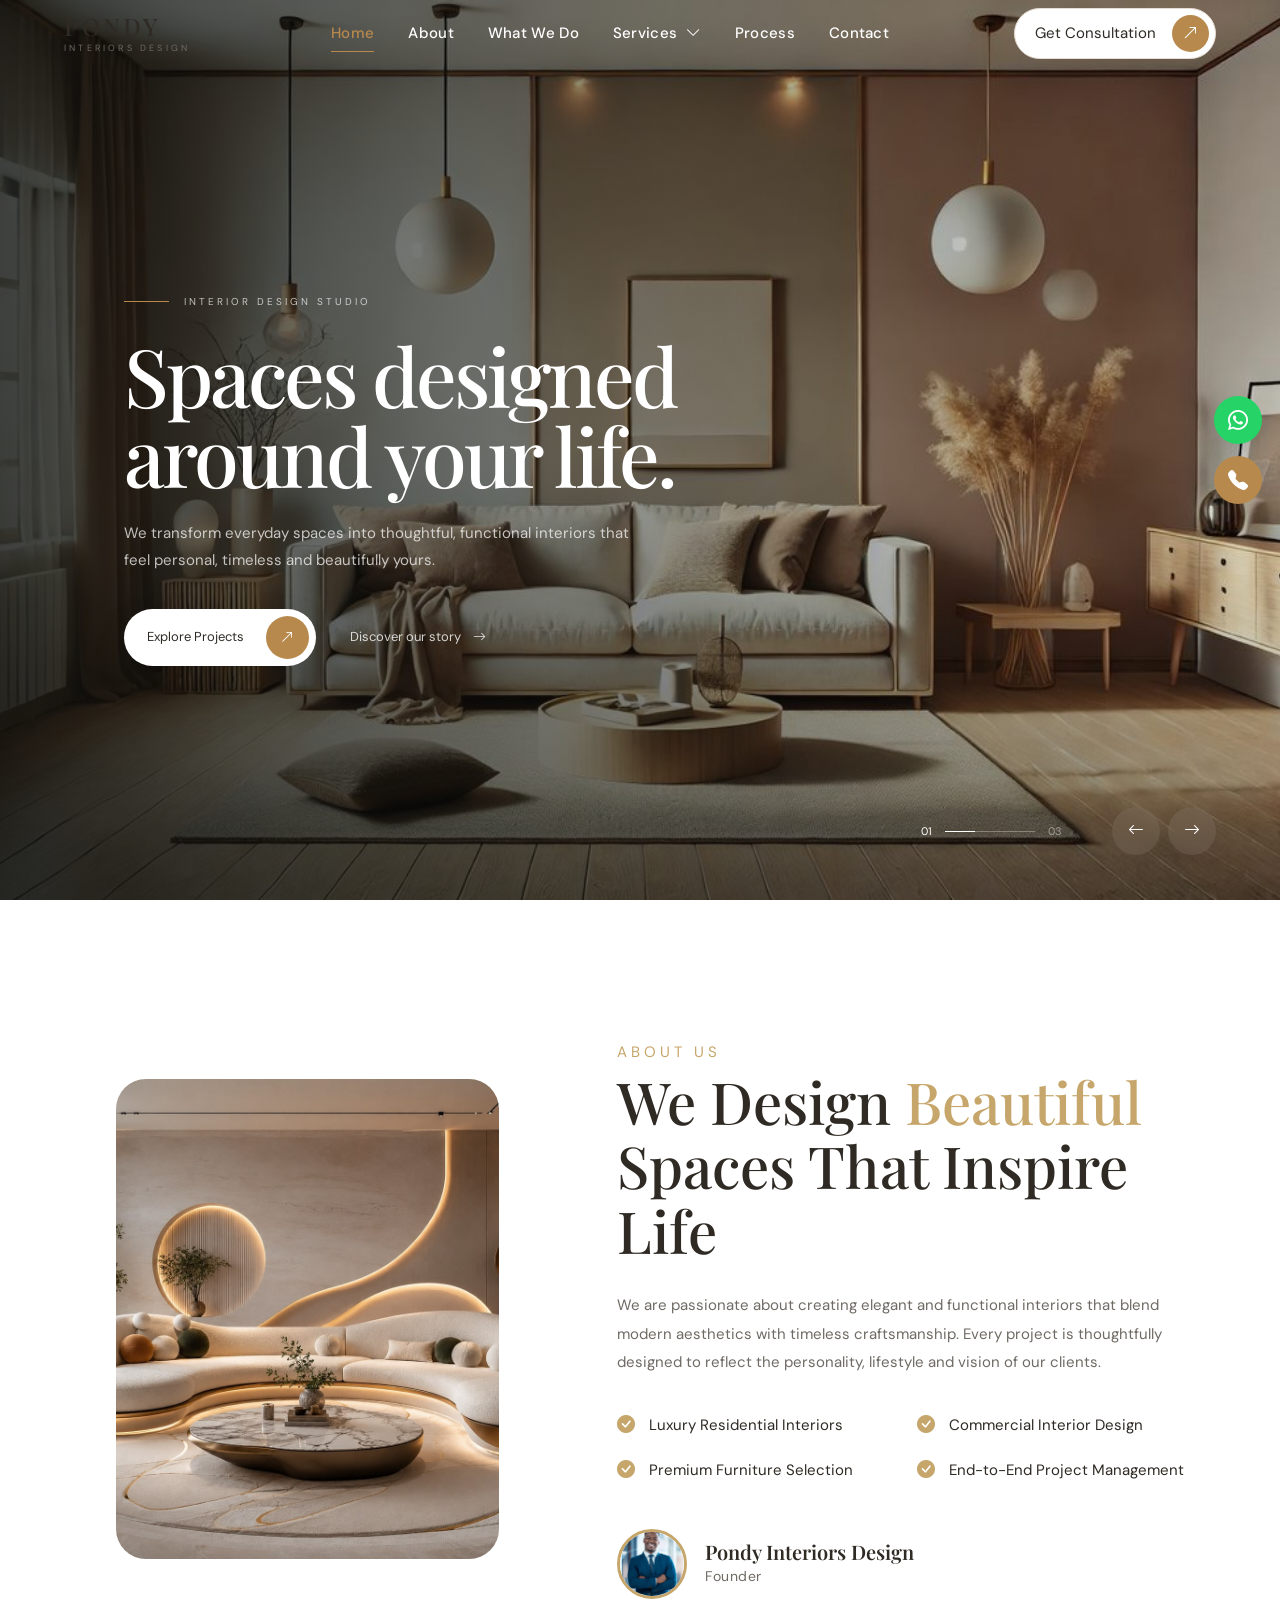
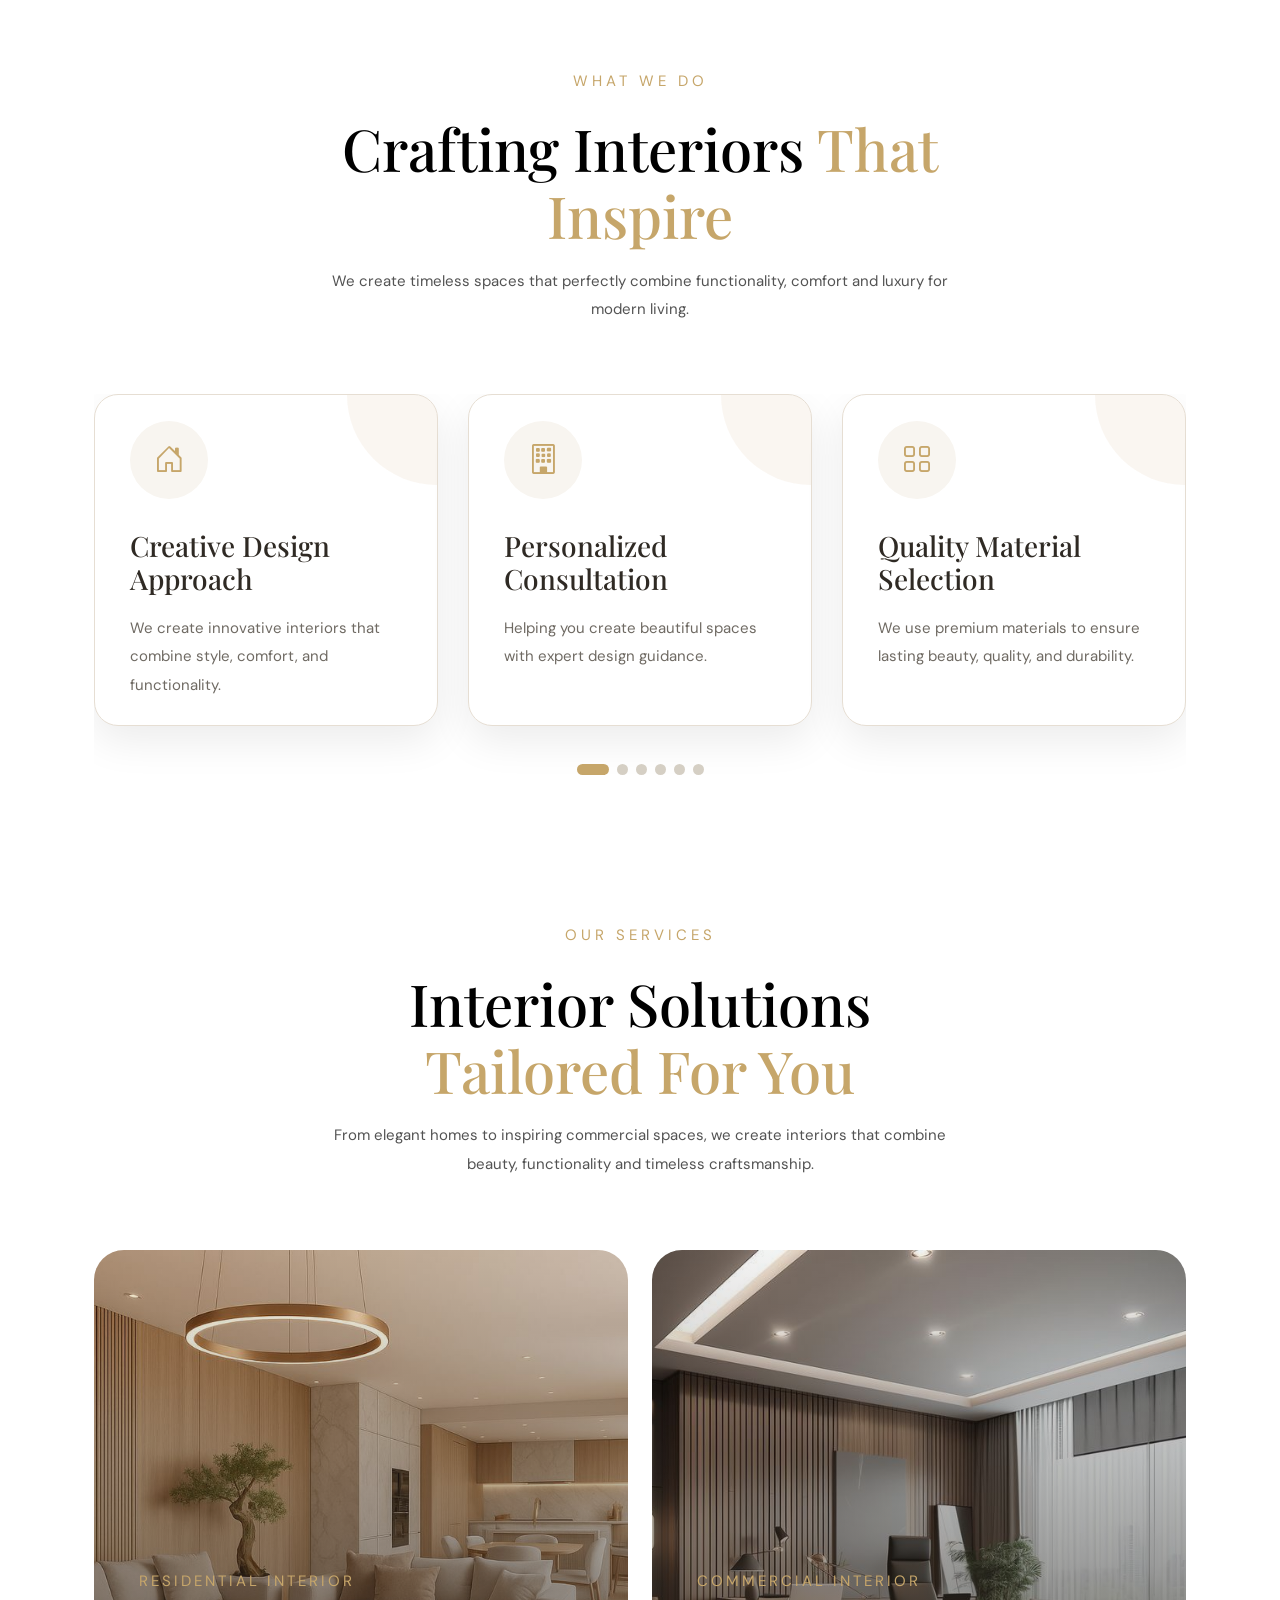
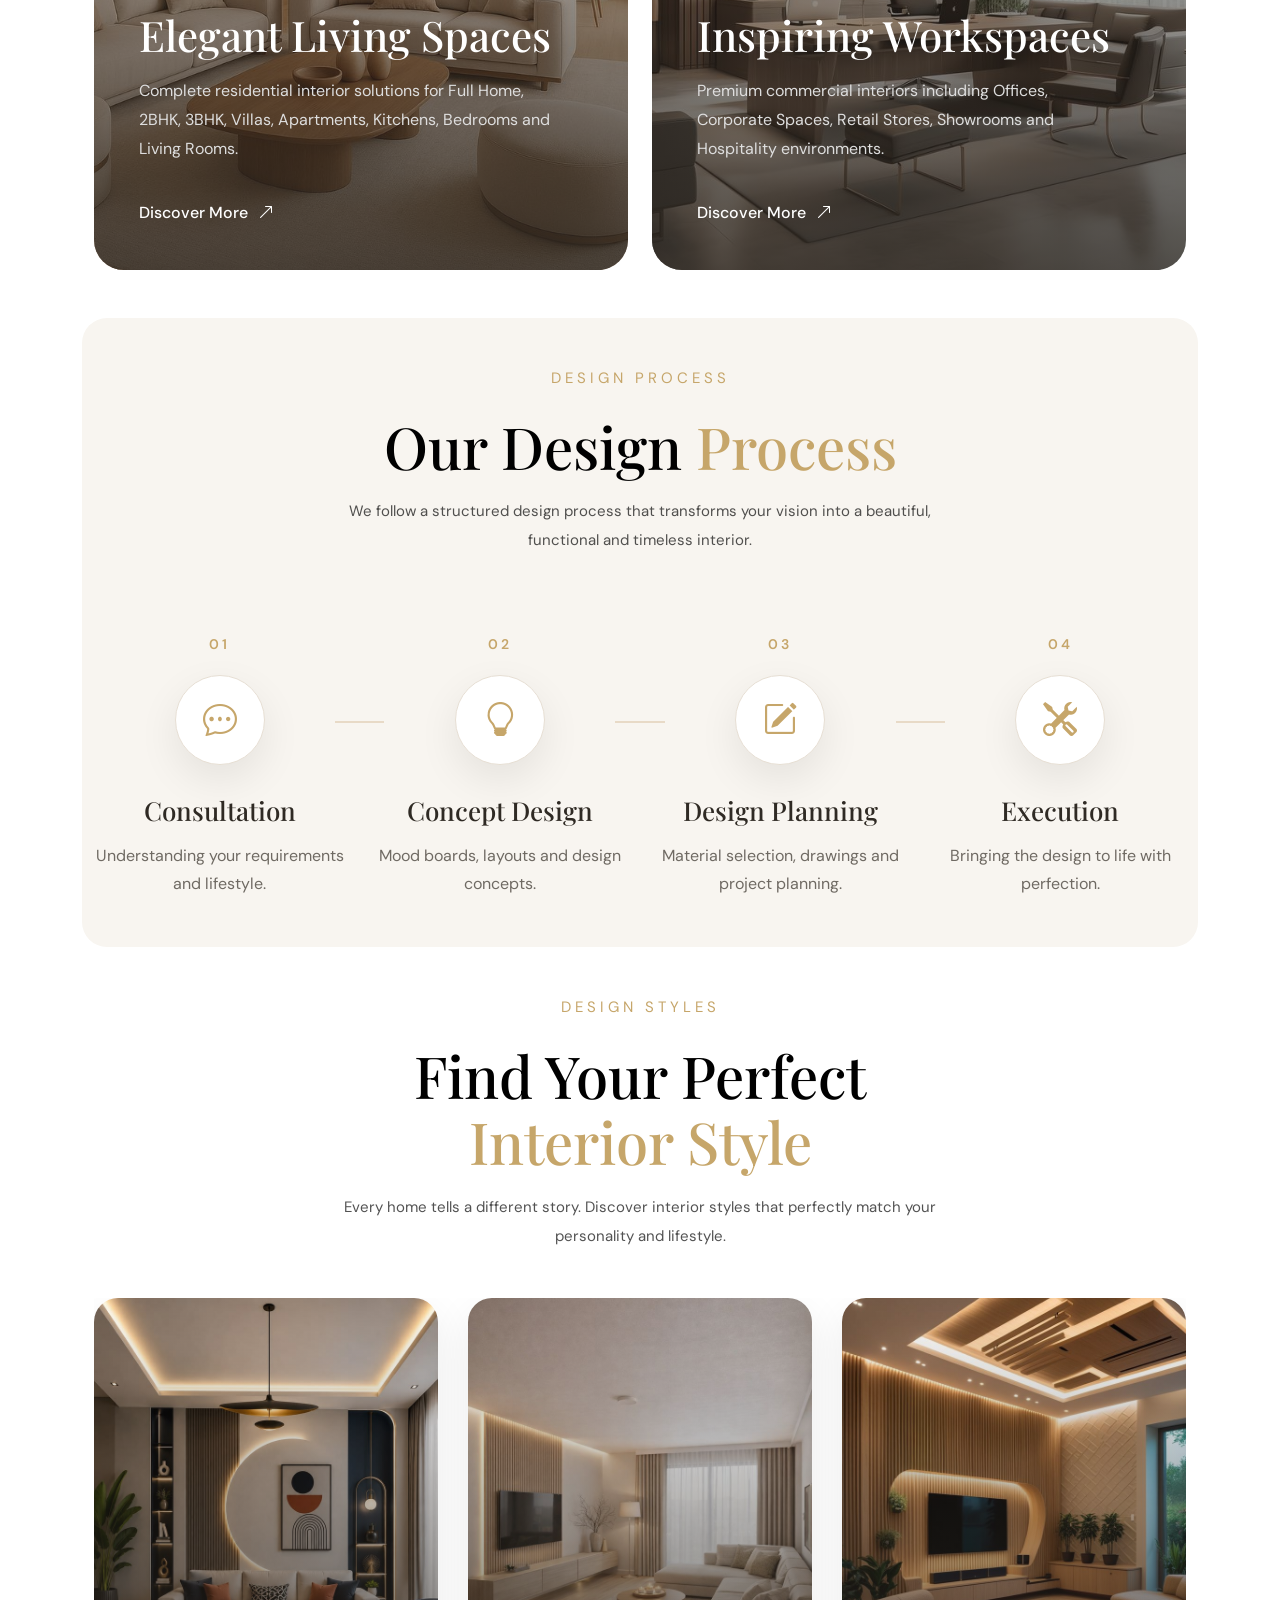
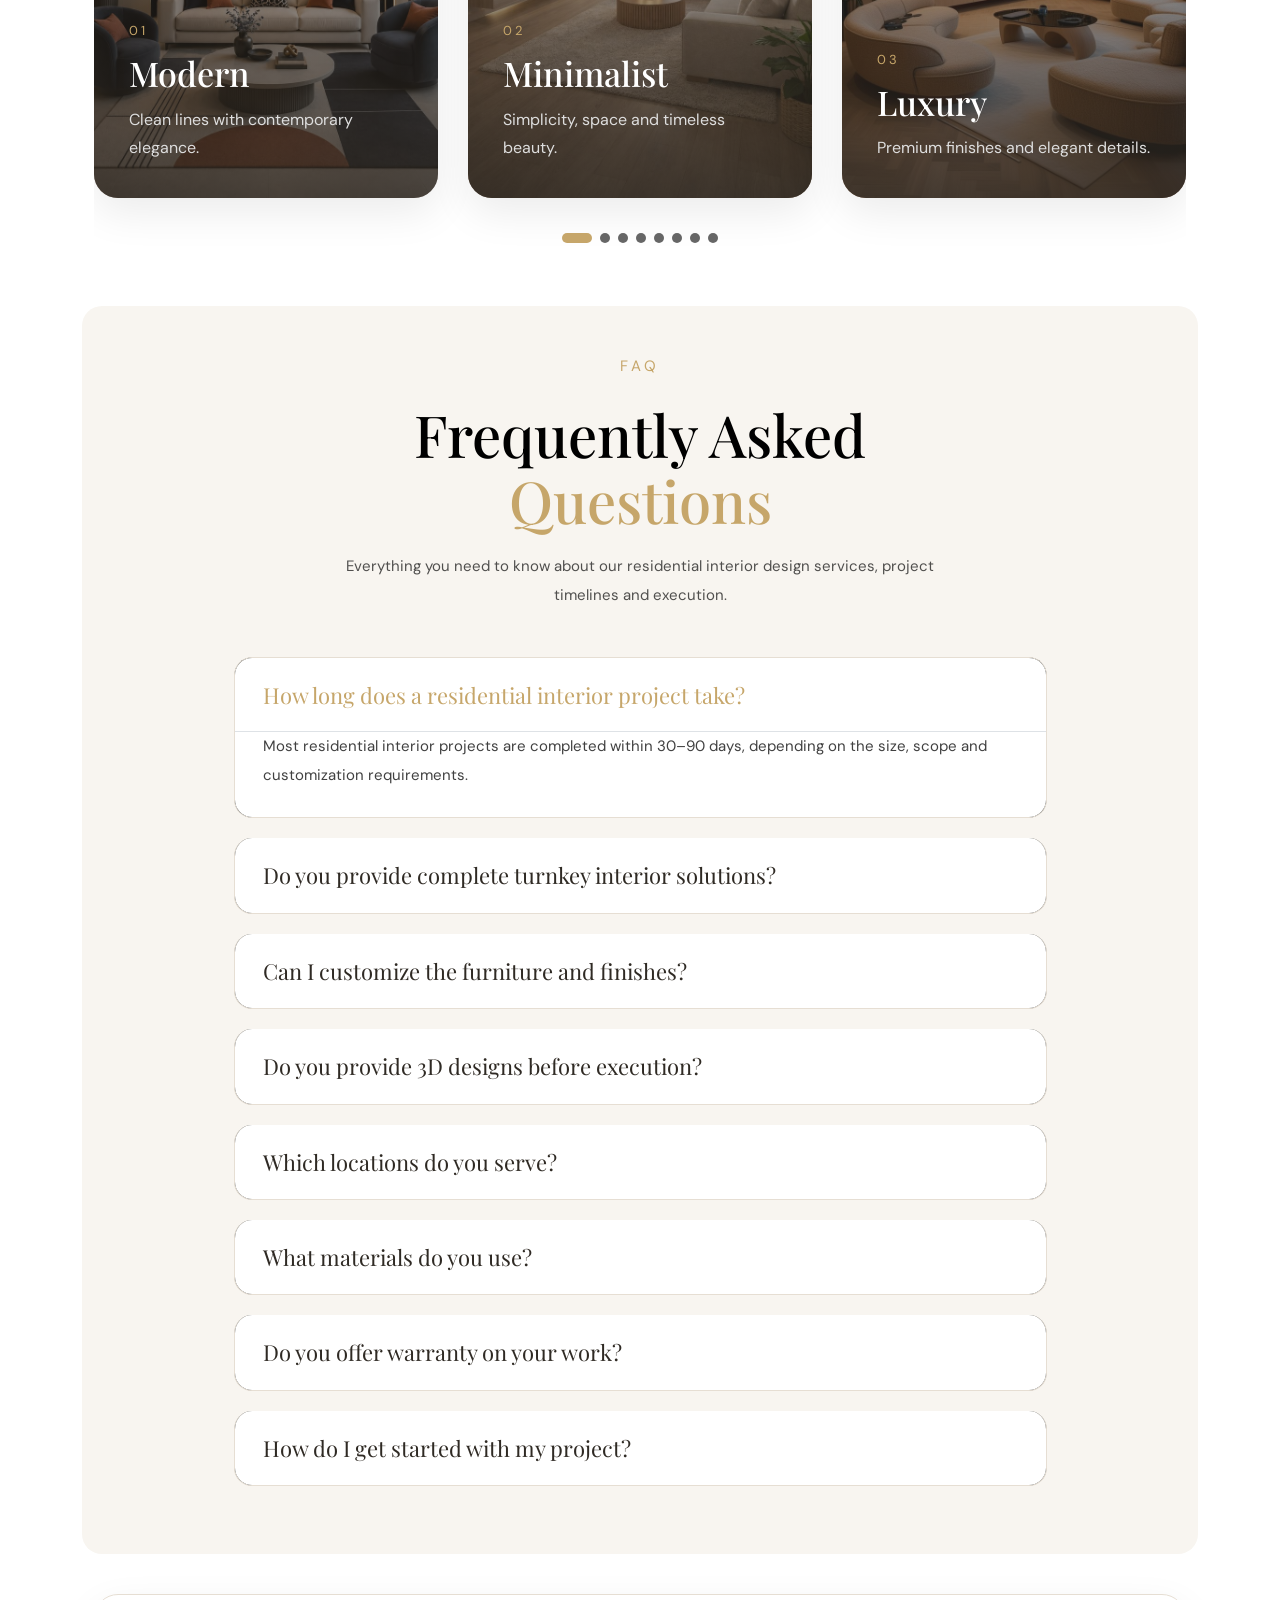
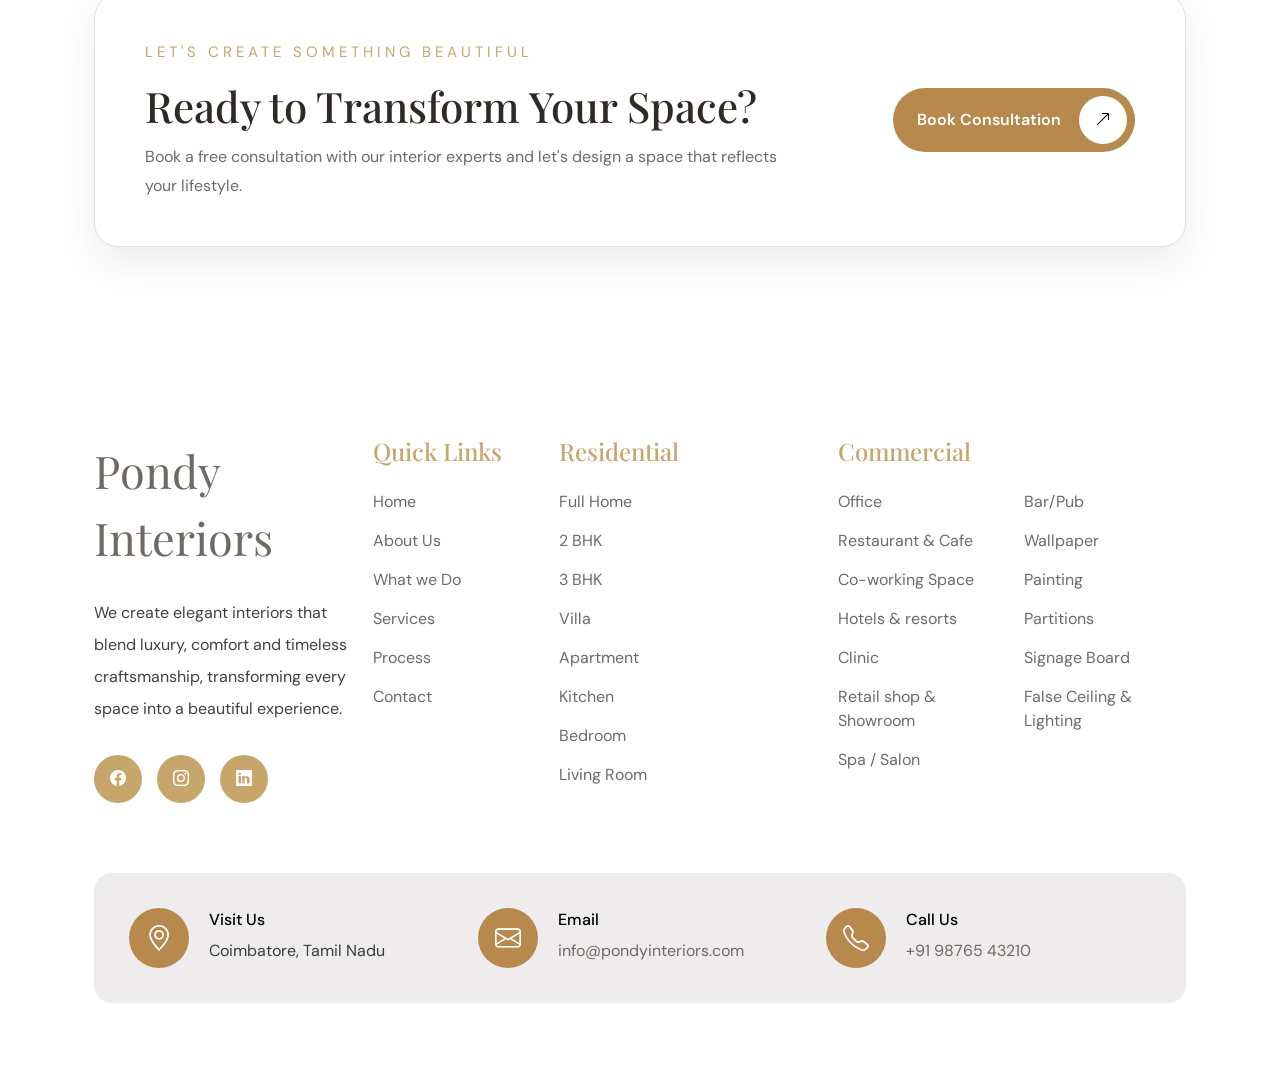
==== commit b7d7a62d: "Responsive Navbar and Consultation Page" ====
--- a/index.html
+++ b/index.html
@@ -132,13 +132,10 @@
 
                     <li class="nav-item dropdown">
 
-    <a href="#"
-       class="nav-link dropdown-toggle"
-       id="servicesDropdown">
-
-        Services
-
-    </a>
+    <a href="#services" class="nav-link" id="servicesDropdown">
+    Services
+    <i class="bi bi-chevron-down ms-1"></i>
+</a>
 
     <ul class="dropdown-menu">
 
@@ -185,7 +182,7 @@
 
                 <!-- NAV CTA -->
 
-                <a href="#contact" class="nav-cta">
+                <a href="./consultation.html" class="nav-cta">
 
                     <span>
                         Get Consultation
@@ -2158,7 +2155,7 @@
 
                             <p>
 
-                                info@pondyinteriors.com
+                                <a href="email:info@pondyinteriors.com">info@pondyinteriors.com</a>
 
                             </p>
 
@@ -2180,7 +2177,7 @@
 
                             <p>
 
-                                +91 98765 43210
+                               <a href="tel:+91 98765 43210">+91 98765 43210</a>
 
                             </p>
 
--- a/style.css
+++ b/style.css
@@ -349,7 +349,7 @@
 
     border-radius:18px;
 
-    background:#000000;
+    background:#fff;
 
     border:1px solid var(--border);
 
@@ -396,6 +396,40 @@
     color:var(--accent);
 
     padding-left:20px;
+
+}
+
+
+
+/* Hide Services dropdown by default */
+
+@media (max-width:991px){
+
+    .dropdown-menu{
+
+        display:none !important;
+
+        position:static;
+
+        width:100%;
+
+        background:transparent;
+
+        border:none;
+
+        box-shadow:none;
+
+        padding:8px 0 0 20px;
+
+        margin:0;
+
+    }
+
+    .dropdown-menu.show{
+
+        display:block !important;
+
+    }
 
 }
 
@@ -3331,6 +3365,8 @@
 
     padding:24px 28px;
 
+    border-bottom: none !important;
+
 }
 
 .accordion-button:not(.collapsed){
@@ -3693,86 +3729,142 @@
 
 .footer-social a:hover{
 
+    background: black;
+
+    color:#FFFFFF;
+
+}
+
+.footer-contact-box{
+
+    margin-top:50px;
+    
+    margin-bottom:0;
+
+    background:rgb(238 236 236);
+
+    border-radius:18px;
+
+    padding:35px;
+
+}
+
+.contact-box{
+
+    display:flex;
+
+    align-items:center;
+
+    gap:20px;
+
+}
+
+.contact-box i{
+
+    width:60px;
+
+    height:60px;
+
+    min-width:60px;
+
+    min-height:60px;
+
+    border-radius:50%;
+
+    display:flex;
+
+    justify-content:center;
+
+    align-items:center;
+
     background:var(--accent);
 
-    color:#FFFFFF;
-
-}
-
-.footer-contact-box{
-
-    margin-top:50px;
-    margin-bottom:0;
-
-    background:rgb(238 236 236);
-
-    border-radius:18px;
-
-    padding:35px;
-
-}
+    color:#fff;
+
+    font-size:26px;
+
+    flex-shrink:0;
+
+}
+
+.contact-box h6{
+
+    color:#000000;
+
+    margin-bottom:5px;
+
+}
+
+.contact-box p{
+
+    margin:0;
+
+}
+
+.footer-bottom{
+
+    margin-top:25px;
+
+    border-top:1px solid rgba(255,255,255,.12);
+
+    padding-top:20px;
+
+}
+
+.footer-bottom span{
+
+    margin:0 12px;
+
+    color:#555;
+
+}
+
+
+
+
+
+@media (max-width:991px){
+
+.contact-box i{
+
+    width:55px;
+
+    height:55px;
+
+    min-width:55px;
+
+    min-height:55px;
+
+    font-size:24px;
+
+}
+
+}
+
+
+
+@media (max-width:576px){
 
 .contact-box{
 
-    display:flex;
-
-    align-items:center;
-
-    gap:20px;
+    align-items:flex-start;
+
+    gap:15px;
 
 }
 
 .contact-box i{
 
-    width:60px;
-
-    height:60px;
-
-    border-radius:50%;
-
-    background:var(--accent);
-
-    color:#fff;
-
-    display:flex;
-
-    justify-content:center;
-
-    align-items:center;
-
-    font-size:24px;
-
-}
-
-.contact-box h6{
-
-    color:#000000;
-
-    margin-bottom:5px;
-
-}
-
-.contact-box p{
-
-    margin:0;
-
-}
-
-.footer-bottom{
-
-    margin-top:25px;
-
-    border-top:1px solid rgba(255,255,255,.12);
-
-    padding-top:20px;
-
-}
-
-.footer-bottom span{
-
-    margin:0 12px;
-
-    color:#555;
-
-}
-
+    width:48px;
+
+    height:48px;
+
+    min-width:48px;
+
+    min-height:48px;
+
+    font-size:20px;
+
+}
+
+}
